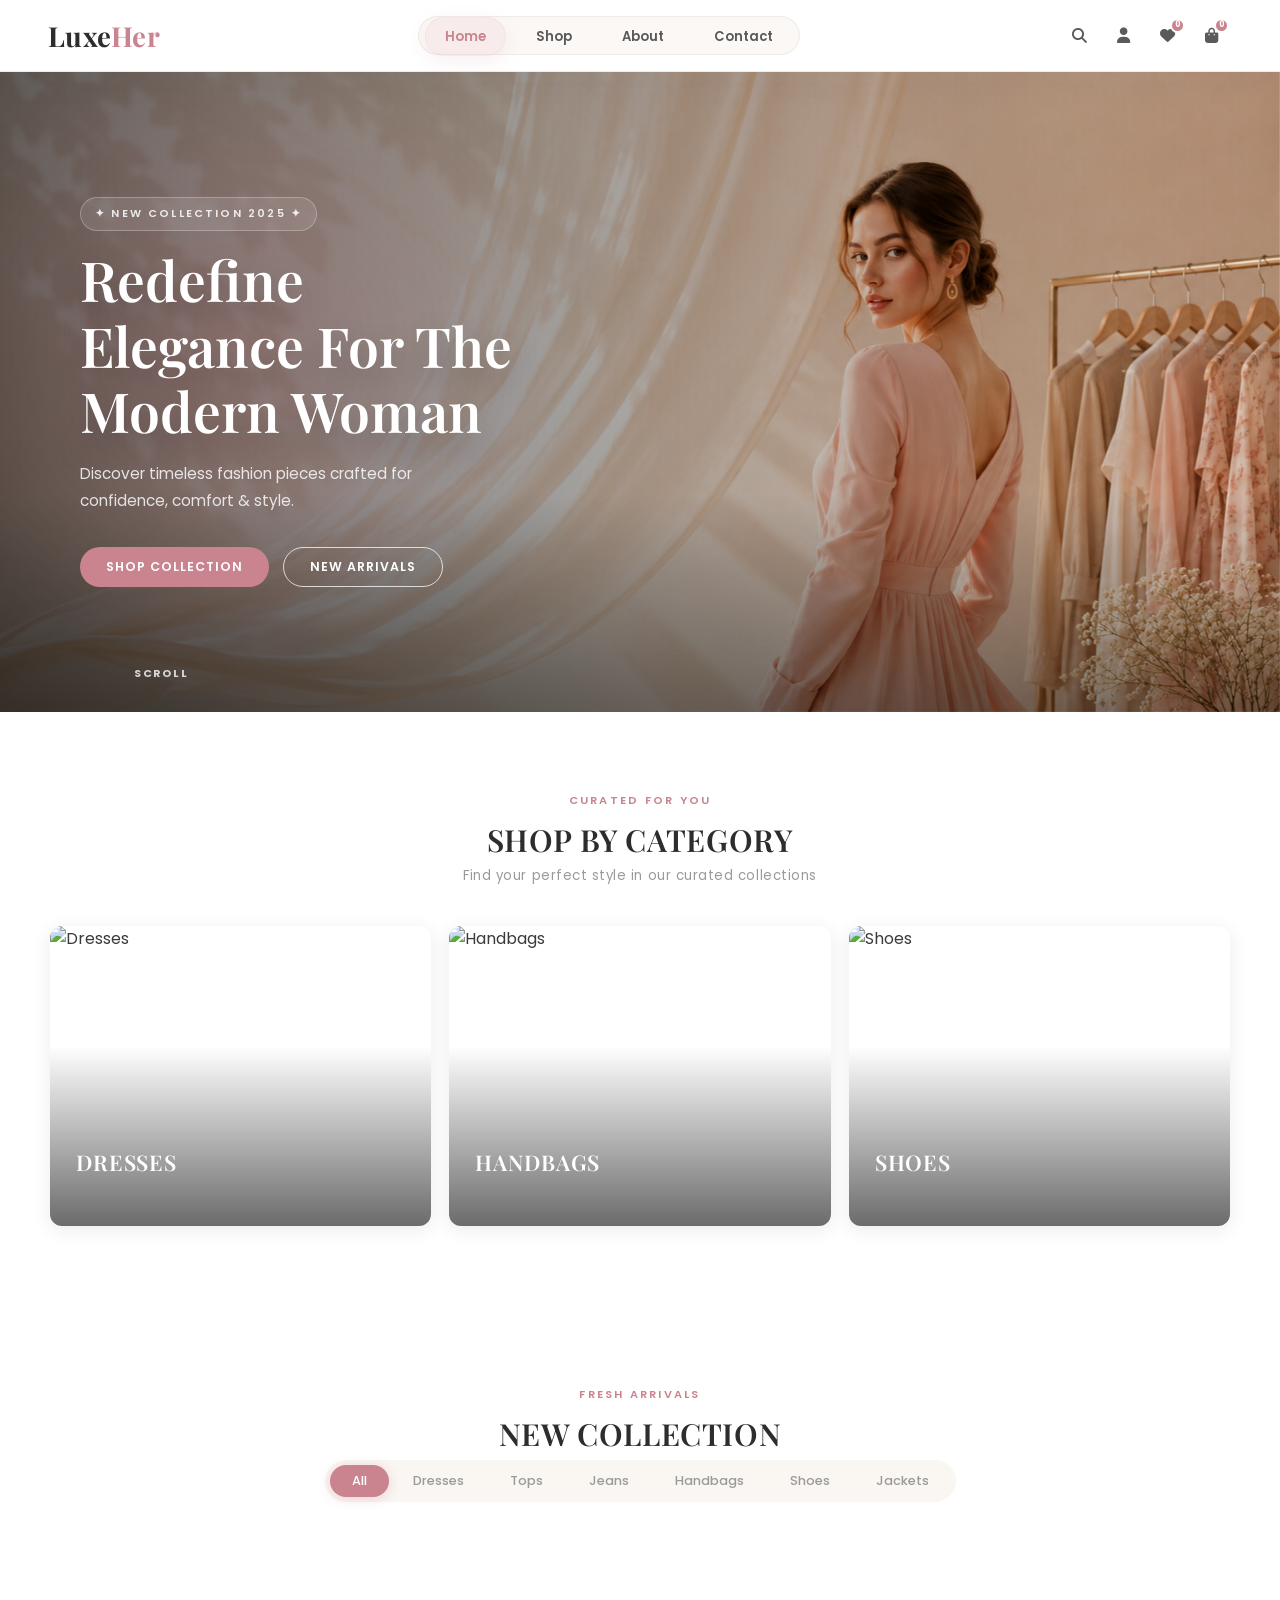
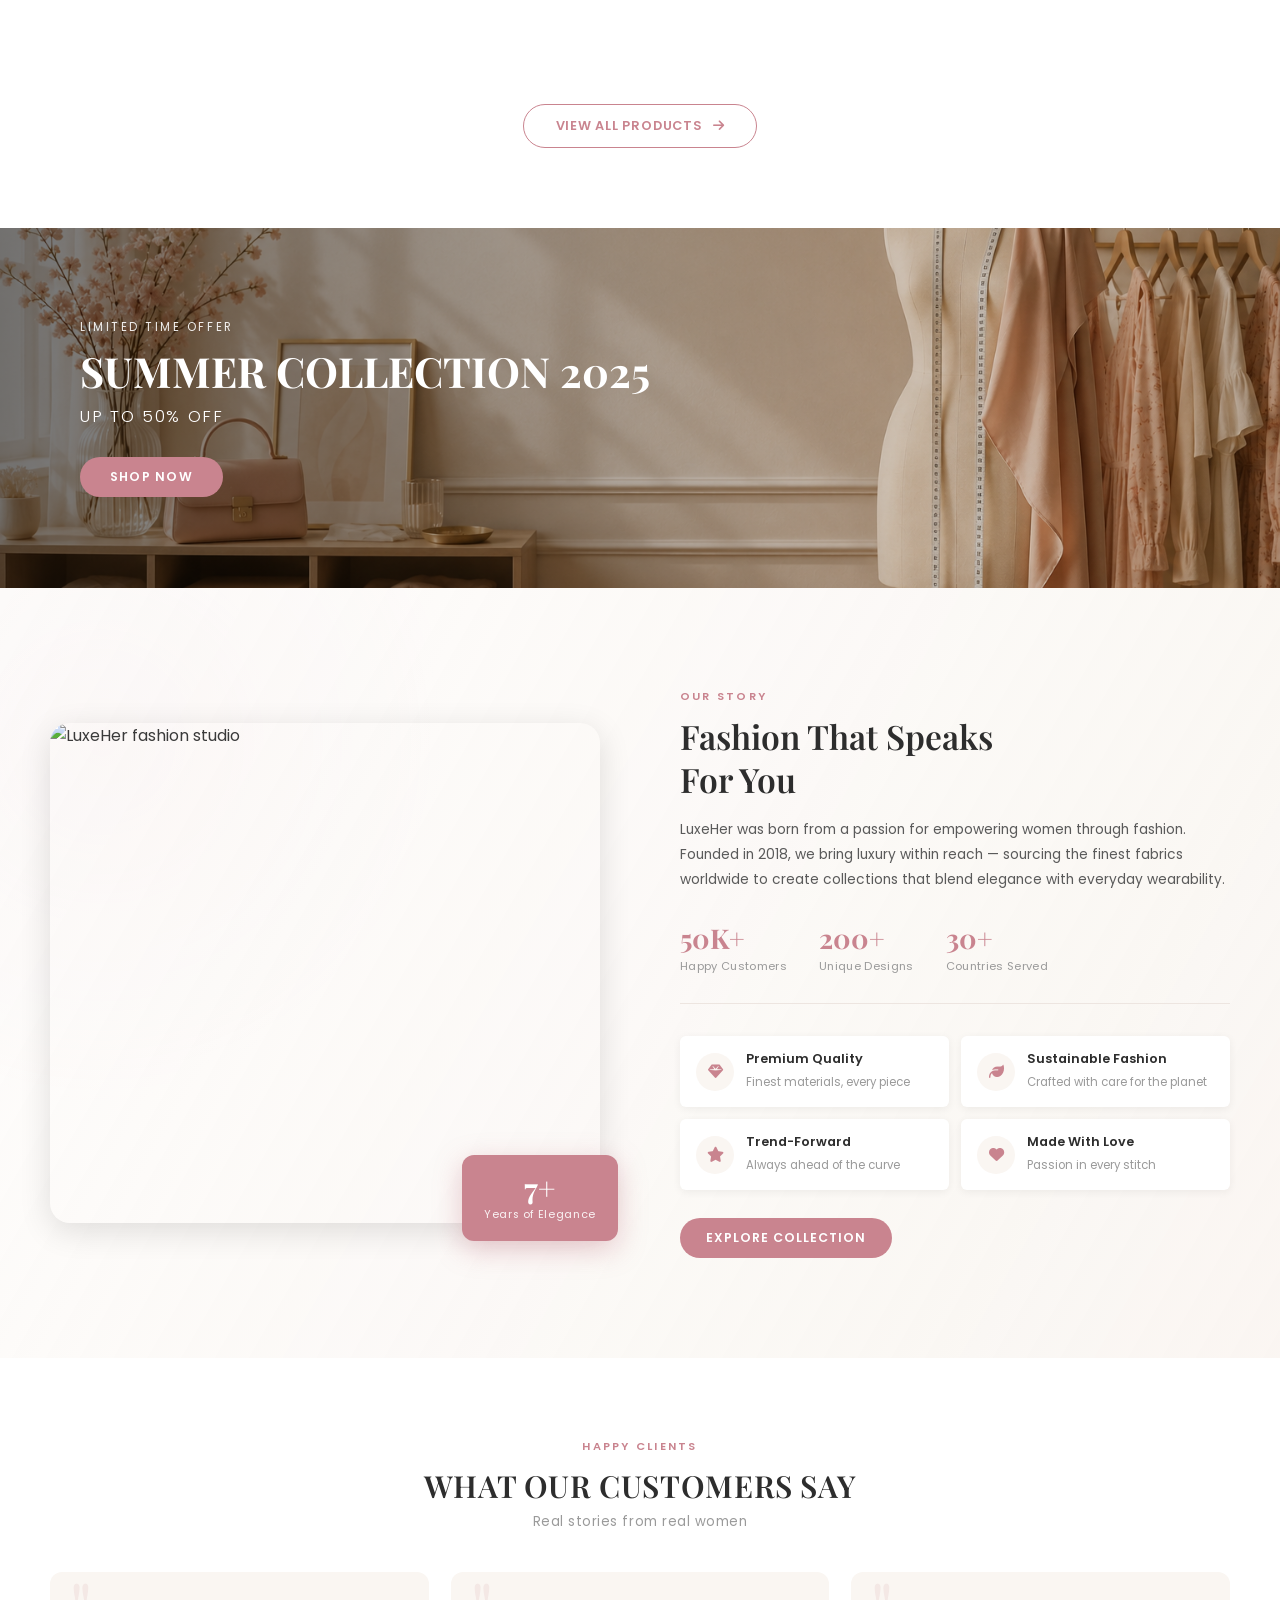
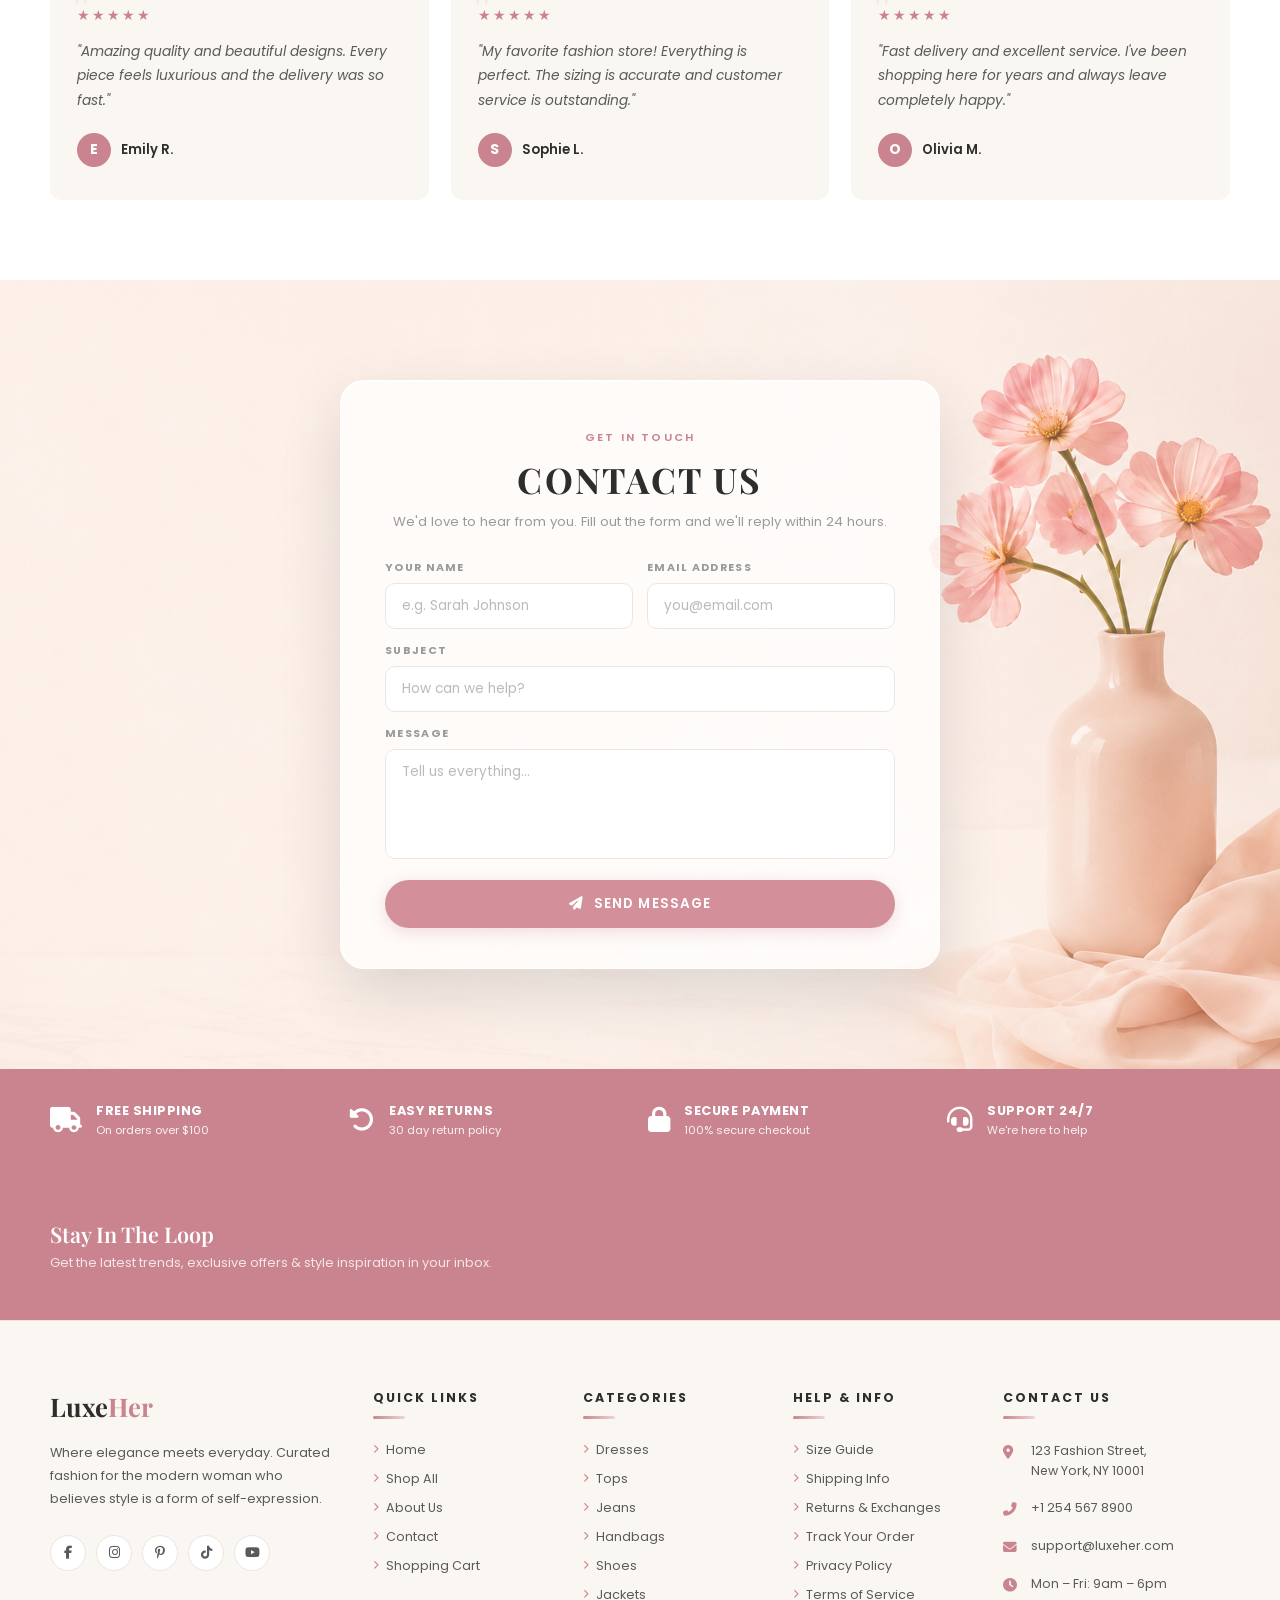
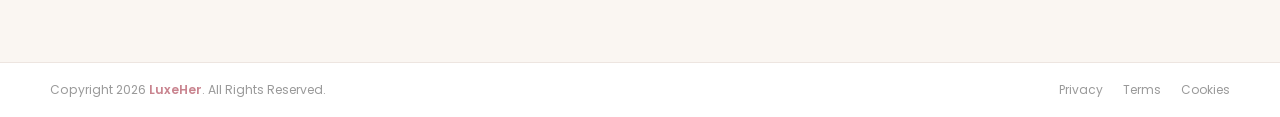
==== index.html @ 07e58bef "done" ====
<!DOCTYPE html>
<html lang="en">
<head>
<meta charset="UTF-8" />
<meta name="viewport" content="width=device-width, initial-scale=1.0" />
<title>LuxeHer – Redefine Elegance</title>
<link rel="stylesheet" href="css/style.css" />
<link rel="stylesheet" href="https://cdnjs.cloudflare.com/ajax/libs/font-awesome/6.5.0/css/all.min.css" />
</head>
<body>

<!-- ══════════════════════════════
     NAVBAR
══════════════════════════════ -->
<nav class="navbar" id="navbar">
  <a href="index.html" class="nav-logo">Luxe<span>Her</span></a>

  <ul class="nav-links">
    <li><a href="index.html" class="active">Home</a></li>
    <li><a href="shop.html">Shop</a></li>
    <li><a href="#about-section" class="smooth-link">About</a></li>
    <li><a href="#contact-section" class="smooth-link">Contact</a></li>
  </ul>

  <div class="nav-right">
    <div class="nav-icons">
      <a href="#" class="nav-icon-btn" aria-label="Search"><i class="fas fa-search"></i></a>
      <a href="#" class="nav-icon-btn" aria-label="Account"><i class="fas fa-user"></i></a>
      <a href="wishlist.html" class="nav-icon-btn wishlist-icon" aria-label="Wishlist">
        <i class="fas fa-heart"></i>
        <span class="wishlist-count">0</span>
      </a>
      <a href="cart.html" class="nav-icon-btn cart-icon" aria-label="Cart">
        <i class="fas fa-shopping-bag"></i>
        <span class="cart-count">0</span>
      </a>
    </div>
    <div class="hamburger" aria-label="Menu"><span></span><span></span><span></span></div>
  </div>
</nav>

<!-- Mobile menu -->
<div class="mobile-menu" id="mobileMenu">
  <a href="index.html"><i class="fas fa-home"></i> Home</a>
  <a href="shop.html"><i class="fas fa-store"></i> Shop</a>
  <a href="#about-section" class="smooth-link"><i class="fas fa-info-circle"></i> About</a>
  <a href="#contact-section" class="smooth-link"><i class="fas fa-envelope"></i> Contact</a>
  <a href="wishlist.html"><i class="fas fa-heart"></i> Wishlist</a>
  <a href="cart.html"><i class="fas fa-shopping-bag"></i> Cart</a>
</div>

<!-- ══════════════════════════════
     HERO
══════════════════════════════ -->
<section class="hero" id="home">
  <img src="Assets/hero background.png" class="hero-bg-img" alt="LuxeHer Hero" />
  <div class="hero-overlay"></div>
  <div class="hero-content-wrap">
    <p class="hero-tag">✦ New Collection 2025 ✦</p>
    <h1 class="hero-title">Redefine<br>Elegance For The<br>Modern Woman</h1>
    <p class="hero-desc">Discover timeless fashion pieces crafted for confidence, comfort &amp; style.</p>
    <div class="hero-btns">
      <a href="shop.html" class="btn-primary">SHOP COLLECTION</a>
      <a href="shop.html" class="btn-outline btn-outline--light">NEW ARRIVALS</a>
    </div>
  </div>
</section>

<!-- ══════════════════════════════
     SHOP BY CATEGORY
══════════════════════════════ -->
<section class="categories" id="categories">
  <div class="container">
    <p class="section-tag" style="text-align:center;">Curated For You</p>
    <h2 class="section-title fade-in">SHOP BY CATEGORY</h2>
    <p class="section-subtitle fade-in">Find your perfect style in our curated collections</p>
    <div class="categories-grid">
      <div class="category-card fade-in">
        <img src="https://images.unsplash.com/photo-1595777457583-95e059d581b8?w=700&q=85" alt="Dresses" />
        <div class="category-overlay">
          <div class="category-name">DRESSES</div>
          <a href="shop.html" class="category-link">Explore Now <i class="fas fa-arrow-right"></i></a>
        </div>
      </div>
      <div class="category-card fade-in">
        <img src="https://images.unsplash.com/photo-1584917865442-de89df76afd3?w=700&q=85" alt="Handbags" />
        <div class="category-overlay">
          <div class="category-name">HANDBAGS</div>
          <a href="shop.html" class="category-link">Explore Now <i class="fas fa-arrow-right"></i></a>
        </div>
      </div>
      <div class="category-card fade-in">
        <img src="https://images.unsplash.com/photo-1543163521-1bf539c55dd2?w=700&q=85" alt="Shoes" />
        <div class="category-overlay">
          <div class="category-name">SHOES</div>
          <a href="shop.html" class="category-link">Explore Now <i class="fas fa-arrow-right"></i></a>
        </div>
      </div>
    </div>
  </div>
</section>

<!-- ══════════════════════════════
     NEW COLLECTION – 15 products
══════════════════════════════ -->
<section class="new-collection" id="collection">
  <div class="container">
    <p class="section-tag" style="text-align:center;">Fresh Arrivals</p>
    <h2 class="section-title fade-in">NEW COLLECTION</h2>
    <div class="collection-tabs fade-in">
      <button class="tab-btn active" data-tab="all">All</button>
      <button class="tab-btn" data-tab="dresses">Dresses</button>
      <button class="tab-btn" data-tab="handbags">Handbags</button>
      <button class="tab-btn" data-tab="shoes">Shoes</button>
      <button class="tab-btn" data-tab="tops">Tops</button>
    </div>
    <div class="products-grid">

      <!-- 1 DRESS -->
      <div class="product-card fade-in" data-cat="dresses">
        <div class="product-img-wrap">
          <span class="product-badge new">New</span>
          <img src="https://images.unsplash.com/photo-1595777457583-95e059d581b8?w=500&q=85" alt="Floral Maxi Dress" />
          <div class="product-cream-overlay"></div>
          <div class="product-actions">
            <button class="action-btn wishlist-btn" data-id="1" data-name="Floral Maxi Dress" data-price="79.00" data-img="https://images.unsplash.com/photo-1595777457583-95e059d581b8?w=500&q=85"><i class="fas fa-heart"></i></button>
            <button class="action-btn quickadd-btn" data-id="1" data-name="Floral Maxi Dress" data-price="79.00" data-img="https://images.unsplash.com/photo-1595777457583-95e059d581b8?w=500&q=85"><i class="fas fa-shopping-bag"></i></button>
          </div>
        </div>
        <div class="product-info">
          <a href="product.html"><div class="product-name">Floral Maxi Dress</div></a>
          <div class="product-rating"><span class="stars">★★★★★</span><span class="rating-count">(24)</span></div>
          <div class="product-price">$79.00</div>
        </div>
        <button class="product-card-atc" data-id="1" data-name="Floral Maxi Dress" data-price="79.00" data-img="https://images.unsplash.com/photo-1595777457583-95e059d581b8?w=500&q=85"><i class="fas fa-shopping-bag"></i> ADD TO CART</button>
      </div>

      <!-- 2 DRESS -->
      <div class="product-card fade-in" data-cat="dresses">
        <div class="product-img-wrap">
          <img src="https://images.unsplash.com/photo-1515886657613-9f3515b0c78f?w=500&q=85" alt="Satin Slip Dress" />
          <div class="product-cream-overlay"></div>
          <div class="product-actions">
            <button class="action-btn wishlist-btn" data-id="2" data-name="Satin Slip Dress" data-price="64.00" data-img="https://images.unsplash.com/photo-1515886657613-9f3515b0c78f?w=500&q=85"><i class="fas fa-heart"></i></button>
            <button class="action-btn quickadd-btn" data-id="2" data-name="Satin Slip Dress" data-price="64.00" data-img="https://images.unsplash.com/photo-1515886657613-9f3515b0c78f?w=500&q=85"><i class="fas fa-shopping-bag"></i></button>
          </div>
        </div>
        <div class="product-info">
          <a href="product.html"><div class="product-name">Satin Slip Dress</div></a>
          <div class="product-rating"><span class="stars">★★★★☆</span><span class="rating-count">(18)</span></div>
          <div class="product-price">$64.00 <span class="old-price">$80.00</span></div>
        </div>
        <button class="product-card-atc" data-id="2" data-name="Satin Slip Dress" data-price="64.00" data-img="https://images.unsplash.com/photo-1515886657613-9f3515b0c78f?w=500&q=85"><i class="fas fa-shopping-bag"></i> ADD TO CART</button>
      </div>

      <!-- 3 HANDBAG -->
      <div class="product-card fade-in" data-cat="handbags">
        <div class="product-img-wrap">
          <span class="product-badge new">New</span>
          <img src="https://images.unsplash.com/photo-1584917865442-de89df76afd3?w=500&q=85" alt="Chic Handbag" />
          <div class="product-cream-overlay"></div>
          <div class="product-actions">
            <button class="action-btn wishlist-btn" data-id="3" data-name="Chic Handbag" data-price="69.00" data-img="https://images.unsplash.com/photo-1584917865442-de89df76afd3?w=500&q=85"><i class="fas fa-heart"></i></button>
            <button class="action-btn quickadd-btn" data-id="3" data-name="Chic Handbag" data-price="69.00" data-img="https://images.unsplash.com/photo-1584917865442-de89df76afd3?w=500&q=85"><i class="fas fa-shopping-bag"></i></button>
          </div>
        </div>
        <div class="product-info">
          <a href="product.html"><div class="product-name">Chic Handbag</div></a>
          <div class="product-rating"><span class="stars">★★★★★</span><span class="rating-count">(31)</span></div>
          <div class="product-price">$69.00</div>
        </div>
        <button class="product-card-atc" data-id="3" data-name="Chic Handbag" data-price="69.00" data-img="https://images.unsplash.com/photo-1584917865442-de89df76afd3?w=500&q=85"><i class="fas fa-shopping-bag"></i> ADD TO CART</button>
      </div>

      <!-- 4 SHOES -->
      <div class="product-card fade-in" data-cat="shoes">
        <div class="product-img-wrap">
          <img src="https://images.unsplash.com/photo-1543163521-1bf539c55dd2?w=500&q=85" alt="Strappy Heels" />
          <div class="product-cream-overlay"></div>
          <div class="product-actions">
            <button class="action-btn wishlist-btn" data-id="4" data-name="Strappy Heels" data-price="74.00" data-img="https://images.unsplash.com/photo-1543163521-1bf539c55dd2?w=500&q=85"><i class="fas fa-heart"></i></button>
            <button class="action-btn quickadd-btn" data-id="4" data-name="Strappy Heels" data-price="74.00" data-img="https://images.unsplash.com/photo-1543163521-1bf539c55dd2?w=500&q=85"><i class="fas fa-shopping-bag"></i></button>
          </div>
        </div>
        <div class="product-info">
          <a href="product.html"><div class="product-name">Strappy Heels</div></a>
          <div class="product-rating"><span class="stars">★★★★★</span><span class="rating-count">(36)</span></div>
          <div class="product-price">$74.00</div>
        </div>
        <button class="product-card-atc" data-id="4" data-name="Strappy Heels" data-price="74.00" data-img="https://images.unsplash.com/photo-1543163521-1bf539c55dd2?w=500&q=85"><i class="fas fa-shopping-bag"></i> ADD TO CART</button>
      </div>

      <!-- 5 DRESS -->
      <div class="product-card fade-in" data-cat="dresses">
        <div class="product-img-wrap">
          <span class="product-badge sale">Sale</span>
          <img src="https://images.unsplash.com/photo-1572804013309-59a88b7e92f1?w=500&q=85" alt="Boho Wrap Dress" />
          <div class="product-cream-overlay"></div>
          <div class="product-actions">
            <button class="action-btn wishlist-btn" data-id="5" data-name="Boho Wrap Dress" data-price="72.00" data-img="https://images.unsplash.com/photo-1572804013309-59a88b7e92f1?w=500&q=85"><i class="fas fa-heart"></i></button>
            <button class="action-btn quickadd-btn" data-id="5" data-name="Boho Wrap Dress" data-price="72.00" data-img="https://images.unsplash.com/photo-1572804013309-59a88b7e92f1?w=500&q=85"><i class="fas fa-shopping-bag"></i></button>
          </div>
        </div>
        <div class="product-info">
          <a href="product.html"><div class="product-name">Boho Wrap Dress</div></a>
          <div class="product-rating"><span class="stars">★★★★★</span><span class="rating-count">(42)</span></div>
          <div class="product-price">$72.00 <span class="old-price">$90.00</span></div>
        </div>
        <button class="product-card-atc" data-id="5" data-name="Boho Wrap Dress" data-price="72.00" data-img="https://images.unsplash.com/photo-1572804013309-59a88b7e92f1?w=500&q=85"><i class="fas fa-shopping-bag"></i> ADD TO CART</button>
      </div>

      <!-- 6 HANDBAG -->
      <div class="product-card fade-in" data-cat="handbags">
        <div class="product-img-wrap">
          <img src="https://images.unsplash.com/photo-1590874103328-eac38a683ce7?w=500&q=85" alt="Leather Tote Bag" />
          <div class="product-cream-overlay"></div>
          <div class="product-actions">
            <button class="action-btn wishlist-btn" data-id="6" data-name="Leather Tote Bag" data-price="85.00" data-img="https://images.unsplash.com/photo-1590874103328-eac38a683ce7?w=500&q=85"><i class="fas fa-heart"></i></button>
            <button class="action-btn quickadd-btn" data-id="6" data-name="Leather Tote Bag" data-price="85.00" data-img="https://images.unsplash.com/photo-1590874103328-eac38a683ce7?w=500&q=85"><i class="fas fa-shopping-bag"></i></button>
          </div>
        </div>
        <div class="product-info">
          <a href="product.html"><div class="product-name">Leather Tote Bag</div></a>
          <div class="product-rating"><span class="stars">★★★★☆</span><span class="rating-count">(19)</span></div>
          <div class="product-price">$85.00</div>
        </div>
        <button class="product-card-atc" data-id="6" data-name="Leather Tote Bag" data-price="85.00" data-img="https://images.unsplash.com/photo-1590874103328-eac38a683ce7?w=500&q=85"><i class="fas fa-shopping-bag"></i> ADD TO CART</button>
      </div>

      <!-- 7 TOPS -->
      <div class="product-card fade-in" data-cat="tops">
        <div class="product-img-wrap">
          <span class="product-badge new">New</span>
          <img src="https://images.unsplash.com/photo-1509631179647-0177331693ae?w=500&q=85" alt="Elegant Blazer" />
          <div class="product-cream-overlay"></div>
          <div class="product-actions">
            <button class="action-btn wishlist-btn" data-id="7" data-name="Elegant Blazer" data-price="89.00" data-img="https://images.unsplash.com/photo-1509631179647-0177331693ae?w=500&q=85"><i class="fas fa-heart"></i></button>
            <button class="action-btn quickadd-btn" data-id="7" data-name="Elegant Blazer" data-price="89.00" data-img="https://images.unsplash.com/photo-1509631179647-0177331693ae?w=500&q=85"><i class="fas fa-shopping-bag"></i></button>
          </div>
        </div>
        <div class="product-info">
          <a href="product.html"><div class="product-name">Elegant Blazer</div></a>
          <div class="product-rating"><span class="stars">★★★★☆</span><span class="rating-count">(15)</span></div>
          <div class="product-price">$89.00</div>
        </div>
        <button class="product-card-atc" data-id="7" data-name="Elegant Blazer" data-price="89.00" data-img="https://images.unsplash.com/photo-1509631179647-0177331693ae?w=500&q=85"><i class="fas fa-shopping-bag"></i> ADD TO CART</button>
      </div>

      <!-- 8 SHOES -->
      <div class="product-card fade-in" data-cat="shoes">
        <div class="product-img-wrap">
          <span class="product-badge sale">Sale</span>
          <img src="https://images.unsplash.com/photo-1608256246200-53e635b5b65f?w=500&q=85" alt="Ankle Boots" />
          <div class="product-cream-overlay"></div>
          <div class="product-actions">
            <button class="action-btn wishlist-btn" data-id="8" data-name="Ankle Boots" data-price="78.00" data-img="https://images.unsplash.com/photo-1608256246200-53e635b5b65f?w=500&q=85"><i class="fas fa-heart"></i></button>
            <button class="action-btn quickadd-btn" data-id="8" data-name="Ankle Boots" data-price="78.00" data-img="https://images.unsplash.com/photo-1608256246200-53e635b5b65f?w=500&q=85"><i class="fas fa-shopping-bag"></i></button>
          </div>
        </div>
        <div class="product-info">
          <a href="product.html"><div class="product-name">Ankle Boots</div></a>
          <div class="product-rating"><span class="stars">★★★★★</span><span class="rating-count">(22)</span></div>
          <div class="product-price">$78.00 <span class="old-price">$95.00</span></div>
        </div>
        <button class="product-card-atc" data-id="8" data-name="Ankle Boots" data-price="78.00" data-img="https://images.unsplash.com/photo-1608256246200-53e635b5b65f?w=500&q=85"><i class="fas fa-shopping-bag"></i> ADD TO CART</button>
      </div>

      <!-- 9 DRESS -->
      <div class="product-card fade-in" data-cat="dresses">
        <div class="product-img-wrap">
          <img src="https://images.unsplash.com/photo-1469334031218-e382a71b716b?w=500&q=85" alt="Wide Leg Trousers" />
          <div class="product-cream-overlay"></div>
          <div class="product-actions">
            <button class="action-btn wishlist-btn" data-id="9" data-name="Wide Leg Trousers" data-price="58.00" data-img="https://images.unsplash.com/photo-1469334031218-e382a71b716b?w=500&q=85"><i class="fas fa-heart"></i></button>
            <button class="action-btn quickadd-btn" data-id="9" data-name="Wide Leg Trousers" data-price="58.00" data-img="https://images.unsplash.com/photo-1469334031218-e382a71b716b?w=500&q=85"><i class="fas fa-shopping-bag"></i></button>
          </div>
        </div>
        <div class="product-info">
          <a href="product.html"><div class="product-name">Wide Leg Trousers</div></a>
          <div class="product-rating"><span class="stars">★★★★☆</span><span class="rating-count">(11)</span></div>
          <div class="product-price">$58.00</div>
        </div>
        <button class="product-card-atc" data-id="9" data-name="Wide Leg Trousers" data-price="58.00" data-img="https://images.unsplash.com/photo-1469334031218-e382a71b716b?w=500&q=85"><i class="fas fa-shopping-bag"></i> ADD TO CART</button>
      </div>

      <!-- 10 HANDBAG -->
      <div class="product-card fade-in" data-cat="handbags">
        <div class="product-img-wrap">
          <span class="product-badge new">New</span>
          <img src="https://images.unsplash.com/photo-1548036328-c9fa89d128fa?w=500&q=85" alt="Chain Shoulder Bag" />
          <div class="product-cream-overlay"></div>
          <div class="product-actions">
            <button class="action-btn wishlist-btn" data-id="10" data-name="Chain Shoulder Bag" data-price="73.00" data-img="https://images.unsplash.com/photo-1548036328-c9fa89d128fa?w=500&q=85"><i class="fas fa-heart"></i></button>
            <button class="action-btn quickadd-btn" data-id="10" data-name="Chain Shoulder Bag" data-price="73.00" data-img="https://images.unsplash.com/photo-1548036328-c9fa89d128fa?w=500&q=85"><i class="fas fa-shopping-bag"></i></button>
          </div>
        </div>
        <div class="product-info">
          <a href="product.html"><div class="product-name">Chain Shoulder Bag</div></a>
          <div class="product-rating"><span class="stars">★★★★★</span><span class="rating-count">(28)</span></div>
          <div class="product-price">$73.00</div>
        </div>
        <button class="product-card-atc" data-id="10" data-name="Chain Shoulder Bag" data-price="73.00" data-img="https://images.unsplash.com/photo-1548036328-c9fa89d128fa?w=500&q=85"><i class="fas fa-shopping-bag"></i> ADD TO CART</button>
      </div>

      <!-- 11 TOPS -->
      <div class="product-card fade-in" data-cat="tops">
        <div class="product-img-wrap">
          <img src="https://images.unsplash.com/photo-1434389677669-e08b4cac3105?w=500&q=85" alt="Casual Linen Shirt" />
          <div class="product-cream-overlay"></div>
          <div class="product-actions">
            <button class="action-btn wishlist-btn" data-id="11" data-name="Casual Linen Shirt" data-price="49.00" data-img="https://images.unsplash.com/photo-1434389677669-e08b4cac3105?w=500&q=85"><i class="fas fa-heart"></i></button>
            <button class="action-btn quickadd-btn" data-id="11" data-name="Casual Linen Shirt" data-price="49.00" data-img="https://images.unsplash.com/photo-1434389677669-e08b4cac3105?w=500&q=85"><i class="fas fa-shopping-bag"></i></button>
          </div>
        </div>
        <div class="product-info">
          <a href="product.html"><div class="product-name">Casual Linen Shirt</div></a>
          <div class="product-rating"><span class="stars">★★★☆☆</span><span class="rating-count">(8)</span></div>
          <div class="product-price">$49.00</div>
        </div>
        <button class="product-card-atc" data-id="11" data-name="Casual Linen Shirt" data-price="49.00" data-img="https://images.unsplash.com/photo-1434389677669-e08b4cac3105?w=500&q=85"><i class="fas fa-shopping-bag"></i> ADD TO CART</button>
      </div>

      <!-- 12 SHOES -->
      <div class="product-card fade-in" data-cat="shoes">
        <div class="product-img-wrap">
          <span class="product-badge new">New</span>
          <img src="https://images.unsplash.com/photo-1539109136881-3be0616acf4b?w=500&q=85" alt="Platform Sneakers" />
          <div class="product-cream-overlay"></div>
          <div class="product-actions">
            <button class="action-btn wishlist-btn" data-id="12" data-name="Platform Sneakers" data-price="65.00" data-img="https://images.unsplash.com/photo-1539109136881-3be0616acf4b?w=500&q=85"><i class="fas fa-heart"></i></button>
            <button class="action-btn quickadd-btn" data-id="12" data-name="Platform Sneakers" data-price="65.00" data-img="https://images.unsplash.com/photo-1539109136881-3be0616acf4b?w=500&q=85"><i class="fas fa-shopping-bag"></i></button>
          </div>
        </div>
        <div class="product-info">
          <a href="product.html"><div class="product-name">Platform Sneakers</div></a>
          <div class="product-rating"><span class="stars">★★★★★</span><span class="rating-count">(44)</span></div>
          <div class="product-price">$65.00</div>
        </div>
        <button class="product-card-atc" data-id="12" data-name="Platform Sneakers" data-price="65.00" data-img="https://images.unsplash.com/photo-1539109136881-3be0616acf4b?w=500&q=85"><i class="fas fa-shopping-bag"></i> ADD TO CART</button>
      </div>

      <!-- 13 DRESS -->
      <div class="product-card fade-in" data-cat="dresses">
        <div class="product-img-wrap">
          <span class="product-badge sale">Sale</span>
          <img src="https://images.unsplash.com/photo-1496747611176-843222e1e57c?w=500&q=85" alt="Summer Midi Dress" />
          <div class="product-cream-overlay"></div>
          <div class="product-actions">
            <button class="action-btn wishlist-btn" data-id="13" data-name="Summer Midi Dress" data-price="68.00" data-img="https://images.unsplash.com/photo-1496747611176-843222e1e57c?w=500&q=85"><i class="fas fa-heart"></i></button>
            <button class="action-btn quickadd-btn" data-id="13" data-name="Summer Midi Dress" data-price="68.00" data-img="https://images.unsplash.com/photo-1496747611176-843222e1e57c?w=500&q=85"><i class="fas fa-shopping-bag"></i></button>
          </div>
        </div>
        <div class="product-info">
          <a href="product.html"><div class="product-name">Summer Midi Dress</div></a>
          <div class="product-rating"><span class="stars">★★★★☆</span><span class="rating-count">(17)</span></div>
          <div class="product-price">$68.00 <span class="old-price">$85.00</span></div>
        </div>
        <button class="product-card-atc" data-id="13" data-name="Summer Midi Dress" data-price="68.00" data-img="https://images.unsplash.com/photo-1496747611176-843222e1e57c?w=500&q=85"><i class="fas fa-shopping-bag"></i> ADD TO CART</button>
      </div>

      <!-- 14 HANDBAG -->
      <div class="product-card fade-in" data-cat="handbags">
        <div class="product-img-wrap">
          <img src="https://images.unsplash.com/photo-1591370874773-6702e8f12fd8?w=500&q=85" alt="Mini Crossbody Bag" />
          <div class="product-cream-overlay"></div>
          <div class="product-actions">
            <button class="action-btn wishlist-btn" data-id="14" data-name="Mini Crossbody Bag" data-price="55.00" data-img="https://images.unsplash.com/photo-1591370874773-6702e8f12fd8?w=500&q=85"><i class="fas fa-heart"></i></button>
            <button class="action-btn quickadd-btn" data-id="14" data-name="Mini Crossbody Bag" data-price="55.00" data-img="https://images.unsplash.com/photo-1591370874773-6702e8f12fd8?w=500&q=85"><i class="fas fa-shopping-bag"></i></button>
          </div>
        </div>
        <div class="product-info">
          <a href="product.html"><div class="product-name">Mini Crossbody Bag</div></a>
          <div class="product-rating"><span class="stars">★★★★★</span><span class="rating-count">(33)</span></div>
          <div class="product-price">$55.00</div>
        </div>
        <button class="product-card-atc" data-id="14" data-name="Mini Crossbody Bag" data-price="55.00" data-img="https://images.unsplash.com/photo-1591370874773-6702e8f12fd8?w=500&q=85"><i class="fas fa-shopping-bag"></i> ADD TO CART</button>
      </div>

      <!-- 15 TOPS -->
      <div class="product-card fade-in" data-cat="tops">
        <div class="product-img-wrap">
          <span class="product-badge new">New</span>
          <img src="https://images.unsplash.com/photo-1594938298603-c8148c4b4898?w=500&q=85" alt="Flowy Chiffon Top" />
          <div class="product-cream-overlay"></div>
          <div class="product-actions">
            <button class="action-btn wishlist-btn" data-id="15" data-name="Flowy Chiffon Top" data-price="42.00" data-img="https://images.unsplash.com/photo-1594938298603-c8148c4b4898?w=500&q=85"><i class="fas fa-heart"></i></button>
            <button class="action-btn quickadd-btn" data-id="15" data-name="Flowy Chiffon Top" data-price="42.00" data-img="https://images.unsplash.com/photo-1594938298603-c8148c4b4898?w=500&q=85"><i class="fas fa-shopping-bag"></i></button>
          </div>
        </div>
        <div class="product-info">
          <a href="product.html"><div class="product-name">Flowy Chiffon Top</div></a>
          <div class="product-rating"><span class="stars">★★★★★</span><span class="rating-count">(51)</span></div>
          <div class="product-price">$42.00</div>
        </div>
        <button class="product-card-atc" data-id="15" data-name="Flowy Chiffon Top" data-price="42.00" data-img="https://images.unsplash.com/photo-1594938298603-c8148c4b4898?w=500&q=85"><i class="fas fa-shopping-bag"></i> ADD TO CART</button>
      </div>

    </div>
    <div class="view-all-wrap fade-in">
      <a href="shop.html" class="btn-outline-dark">VIEW ALL PRODUCTS <i class="fas fa-arrow-right"></i></a>
    </div>
  </div>
</section>

<!-- ══════════════════════════════
     SUMMER BANNER
══════════════════════════════ -->
<section class="summer-banner fade-in">
  <img src="Assets/Summer sale.png" alt="Summer Collection" />
  <div class="summer-overlay">
    <p class="summer-tag">Limited Time Offer</p>
    <h2 class="summer-title">SUMMER COLLECTION 2025</h2>
    <p class="summer-sub">UP TO 50% OFF</p>
    <a href="shop.html" class="summer-btn">SHOP NOW</a>
  </div>
</section>

<!-- ══════════════════════════════
     ABOUT SECTION
══════════════════════════════ -->
<section class="about-landing" id="about-section">
  <div class="container">
    <div class="about-landing-grid">
      <div class="about-landing-img fade-in">
        <img src="https://images.unsplash.com/photo-1485968579580-b6d095142e6e?auto=format&fit=crop&w=900&q=85" alt="LuxeHer fashion studio" />
        <div class="about-img-badge">
          <span class="badge-num">7+</span>
          <span class="badge-text">Years of Elegance</span>
        </div>
      </div>
      <div class="about-landing-content fade-in">
        <p class="section-tag">Our Story</p>
        <h2 class="about-landing-title">Fashion That Speaks<br>For You</h2>
        <p class="about-landing-desc">LuxeHer was born from a passion for empowering women through fashion. Founded in 2018, we bring luxury within reach — sourcing the finest fabrics worldwide to create collections that blend elegance with everyday wearability.</p>
        <div class="about-stats">
          <div class="about-stat-item"><span class="stat-num">50K+</span><span class="stat-label">Happy Customers</span></div>
          <div class="about-stat-item"><span class="stat-num">200+</span><span class="stat-label">Unique Designs</span></div>
          <div class="about-stat-item"><span class="stat-num">30+</span><span class="stat-label">Countries Served</span></div>
        </div>
        <div class="about-landing-values">
          <div class="about-value-card"><div class="av-icon"><i class="fas fa-gem"></i></div><div class="av-text"><strong>Premium Quality</strong><span>Finest materials, every piece</span></div></div>
          <div class="about-value-card"><div class="av-icon"><i class="fas fa-leaf"></i></div><div class="av-text"><strong>Sustainable Fashion</strong><span>Crafted with care for the planet</span></div></div>
          <div class="about-value-card"><div class="av-icon"><i class="fas fa-star"></i></div><div class="av-text"><strong>Trend-Forward</strong><span>Always ahead of the curve</span></div></div>
          <div class="about-value-card"><div class="av-icon"><i class="fas fa-heart"></i></div><div class="av-text"><strong>Made With Love</strong><span>Passion in every stitch</span></div></div>
        </div>
        <a href="shop.html" class="btn-primary">EXPLORE COLLECTION</a>
      </div>
    </div>
  </div>
</section>

<!-- ══════════════════════════════
     TESTIMONIALS
══════════════════════════════ -->
<section class="testimonials">
  <div class="container">
    <p class="section-tag" style="text-align:center;">Happy Clients</p>
    <h2 class="section-title fade-in">WHAT OUR CUSTOMERS SAY</h2>
    <p class="section-subtitle fade-in">Real stories from real women</p>
    <div class="testimonials-grid">
      <div class="testimonial-card fade-in">
        <div class="testimonial-stars">★★★★★</div>
        <p class="testimonial-text">"Amazing quality and beautiful designs. Every piece feels luxurious and the delivery was so fast."</p>
        <div class="testimonial-author-row"><div class="t-avatar">E</div><div class="testimonial-author">Emily R.</div></div>
      </div>
      <div class="testimonial-card fade-in">
        <div class="testimonial-stars">★★★★★</div>
        <p class="testimonial-text">"My favorite fashion store! Everything is perfect. The sizing is accurate and customer service is outstanding."</p>
        <div class="testimonial-author-row"><div class="t-avatar">S</div><div class="testimonial-author">Sophie L.</div></div>
      </div>
      <div class="testimonial-card fade-in">
        <div class="testimonial-stars">★★★★★</div>
        <p class="testimonial-text">"Fast delivery and excellent service. I've been shopping here for years and always leave completely happy."</p>
        <div class="testimonial-author-row"><div class="t-avatar">O</div><div class="testimonial-author">Olivia M.</div></div>
      </div>
    </div>
  </div>
</section>

<!-- ══════════════════════════════
     CONTACT SECTION
══════════════════════════════ -->
<section class="contact-landing" id="contact-section">
  <div class="contact-bg" style="background-image: url('Assets/Contact%20Us.png');"></div>
  <div class="contact-bg-overlay"></div>
  <div class="contact-form-center fade-in">
    <div class="contact-form-card">
      <p class="section-tag" style="text-align:center; color:var(--rose);">Get In Touch</p>
      <h2 class="contact-card-title">CONTACT US</h2>
      <p class="contact-card-sub">We'd love to hear from you. Fill out the form and we'll reply within 24 hours.</p>
      <form class="contact-form">
        <div class="contact-form-row">
          <div class="contact-form-group">
            <label>Your Name</label>
            <input type="text" placeholder="e.g. Sarah Johnson" required />
          </div>
          <div class="contact-form-group">
            <label>Email Address</label>
            <input type="email" placeholder="you@email.com" required />
          </div>
        </div>
        <div class="contact-form-group">
          <label>Subject</label>
          <input type="text" placeholder="How can we help?" />
        </div>
        <div class="contact-form-group">
          <label>Message</label>
          <textarea placeholder="Tell us everything..."></textarea>
        </div>
        <button type="submit" class="contact-submit-btn">
          <i class="fas fa-paper-plane"></i> SEND MESSAGE
        </button>
      </form>
    </div>
  </div>
</section>

<!-- ══════════════════════════════
     FEATURES BAR
══════════════════════════════ -->
<section class="features-bar fade-in">
  <div class="container">
    <div class="features-grid">
      <div class="feature-item"><div class="feature-icon"><i class="fas fa-truck"></i></div><div><div class="feature-title">FREE SHIPPING</div><div class="feature-desc">On orders over $100</div></div></div>
      <div class="feature-item"><div class="feature-icon"><i class="fas fa-undo-alt"></i></div><div><div class="feature-title">EASY RETURNS</div><div class="feature-desc">30 day return policy</div></div></div>
      <div class="feature-item"><div class="feature-icon"><i class="fas fa-lock"></i></div><div><div class="feature-title">SECURE PAYMENT</div><div class="feature-desc">100% secure checkout</div></div></div>
      <div class="feature-item"><div class="feature-icon"><i class="fas fa-headset"></i></div><div><div class="feature-title">SUPPORT 24/7</div><div class="feature-desc">We're here to help</div></div></div>
    </div>
  </div>
</section>

<!-- ══════════════════════════════
     FOOTER – warm cream theme
══════════════════════════════ -->
<footer class="site-footer">
  <!-- Newsletter -->
  <div class="footer-newsletter">
    <div class="container">
      <div class="newsletter-inner">
        <div class="newsletter-text">
          <h4>Stay In The Loop</h4>
          <p>Get the latest trends, exclusive offers &amp; style inspiration in your inbox.</p>
        </div>
      </div>
    </div>
  </div>

  <!-- Main -->
  <div class="footer-main">
    <div class="container">
      <div class="footer-grid">

        <div class="footer-col footer-brand">
          <a href="index.html" class="footer-logo">Luxe<span>Her</span></a>
          <p class="footer-brand-desc">Where elegance meets everyday. Curated fashion for the modern woman who believes style is a form of self-expression.</p>
          <div class="footer-socials">
            <a href="#" aria-label="Facebook"><i class="fab fa-facebook-f"></i></a>
            <a href="#" aria-label="Instagram"><i class="fab fa-instagram"></i></a>
            <a href="#" aria-label="Pinterest"><i class="fab fa-pinterest-p"></i></a>
            <a href="#" aria-label="TikTok"><i class="fab fa-tiktok"></i></a>
            <a href="#" aria-label="YouTube"><i class="fab fa-youtube"></i></a>
          </div>
        </div>

        <div class="footer-col">
          <h5 class="footer-col-title">Quick Links</h5>
          <ul class="footer-links">
            <li><a href="index.html"><i class="fas fa-chevron-right"></i> Home</a></li>
            <li><a href="shop.html"><i class="fas fa-chevron-right"></i> Shop All</a></li>
            <li><a href="#about-section" class="smooth-link"><i class="fas fa-chevron-right"></i> About Us</a></li>
            <li><a href="#contact-section" class="smooth-link"><i class="fas fa-chevron-right"></i> Contact</a></li>
            <li><a href="cart.html"><i class="fas fa-chevron-right"></i> Shopping Cart</a></li>
          </ul>
        </div>

        <div class="footer-col">
          <h5 class="footer-col-title">Categories</h5>
          <ul class="footer-links">
            <li><a href="shop.html"><i class="fas fa-chevron-right"></i> Dresses</a></li>
            <li><a href="shop.html"><i class="fas fa-chevron-right"></i> Handbags</a></li>
            <li><a href="shop.html"><i class="fas fa-chevron-right"></i> Shoes</a></li>
            <li><a href="shop.html"><i class="fas fa-chevron-right"></i> Tops &amp; Blouses</a></li>
            <li><a href="shop.html"><i class="fas fa-chevron-right"></i> Skirts</a></li>
            <li><a href="shop.html"><i class="fas fa-chevron-right"></i> Accessories</a></li>
          </ul>
        </div>

        <div class="footer-col">
          <h5 class="footer-col-title">Help &amp; Info</h5>
          <ul class="footer-links">
            <li><a href="#"><i class="fas fa-chevron-right"></i> Size Guide</a></li>
            <li><a href="#"><i class="fas fa-chevron-right"></i> Shipping Info</a></li>
            <li><a href="#"><i class="fas fa-chevron-right"></i> Returns &amp; Exchanges</a></li>
            <li><a href="#"><i class="fas fa-chevron-right"></i> Track Your Order</a></li>
            <li><a href="#"><i class="fas fa-chevron-right"></i> Privacy Policy</a></li>
            <li><a href="#"><i class="fas fa-chevron-right"></i> Terms of Service</a></li>
          </ul>
        </div>

        <div class="footer-col">
          <h5 class="footer-col-title">Contact Us</h5>
          <ul class="footer-contact-list">
            <li><span class="fc-icon"><i class="fas fa-map-marker-alt"></i></span><span>123 Fashion Street,<br>New York, NY 10001</span></li>
            <li><span class="fc-icon"><i class="fas fa-phone-alt"></i></span><span>+1 254 567 8900</span></li>
            <li><span class="fc-icon"><i class="fas fa-envelope"></i></span><span>support@luxeher.com</span></li>
            <li><span class="fc-icon"><i class="fas fa-clock"></i></span><span>Mon – Fri: 9am – 6pm</span></li>
          </ul>
          <div class="footer-payments">
            <img src="https://upload.wikimedia.org/wikipedia/commons/thumb/2/2a/Mastercard-logo.svg/48px-Mastercard-logo.svg.png" alt="Mastercard" />
            <img src="https://upload.wikimedia.org/wikipedia/commons/thumb/5/5e/Visa_Inc._logo.svg/64px-Visa_Inc._logo.svg.png" alt="Visa" />
            <img src="https://upload.wikimedia.org/wikipedia/commons/thumb/b/b5/PayPal.svg/64px-PayPal.svg.png" alt="PayPal" />
          </div>
        </div>

      </div>
    </div>
  </div>

  <!-- Bottom bar -->
  <div class="footer-bottom">
    <div class="container">
      <div class="footer-bottom-inner">
        <p class="footer-copy">© 2025 <strong>LuxeHer</strong>. All Rights Reserved. Made with <i class="fas fa-heart" style="color:var(--rose);"></i> for elegant women.</p>
        <div class="footer-bottom-links">
          <a href="#">Privacy</a>
          <a href="#">Terms</a>
          <a href="#">Cookies</a>
        </div>
      </div>
    </div>
  </div>
</footer>

<div class="toast" id="toast"></div>
<button class="back-to-top" aria-label="Back to top"><i class="fas fa-arrow-up"></i></button>
<script src="js/script.js"></script>
</body>
</html>
---- css/style.css ----
/* ===========================
   LuxeHer – style.css  v3
   =========================== */

@import url('https://fonts.googleapis.com/css2?family=Playfair+Display:ital,wght@0,400;0,500;0,600;0,700;1,400&family=Poppins:wght@300;400;500;600;700&display=swap');

/* ── Reset ── */
*, *::before, *::after { box-sizing: border-box; margin: 0; padding: 0; }
html { scroll-behavior: smooth; }
body { font-family: 'Poppins', sans-serif; color: #3a3a3a; background: #fff; overflow-x: hidden; }
a { text-decoration: none; color: inherit; }
ul { list-style: none; }
img { max-width: 100%; display: block; }
button { cursor: pointer; border: none; background: none; font-family: inherit; }

/* ── Design Tokens ── */
:root {
  --beige:      #FAF6F2;
  --blush:      #F0DDD6;
  --rose:       #C9848F;
  --rose-dark:  #b06d78;
  --rose-light: #EDD5D9;
  --white:      #FFFFFF;
  --dark:       #2d2d2d;
  --text:       #5a5a5a;
  --light-text: #9a9a9a;
  --border:     #ede5e0;
  --radius-sm:  6px;
  --radius-md:  12px;
  --radius-lg:  20px;
  --radius-pill:40px;
  --shadow-xs:  0 2px 8px rgba(0,0,0,0.06);
  --shadow-sm:  0 4px 20px rgba(0,0,0,0.08);
  --shadow-md:  0 8px 32px rgba(0,0,0,0.12);
  --shadow-lg:  0 16px 48px rgba(0,0,0,0.16);
  --transition: 0.3s ease;
}

/* ── Utilities ── */
.container  { max-width: 1260px; margin: 0 auto; padding: 0 40px; }
.hidden     { display: none !important; }
.section-title    { font-family: 'Playfair Display', serif; font-size: 1.9rem; font-weight: 600; color: var(--dark); text-align: center; margin-bottom: 6px; letter-spacing: 0.02em; }
.section-subtitle { font-size: 0.83rem; color: var(--light-text); text-align: center; margin-bottom: 40px; letter-spacing: 0.04em; }
.section-tag      { font-size: 0.7rem; letter-spacing: 0.2em; color: var(--rose); text-transform: uppercase; font-weight: 600; margin-bottom: 10px; display: block; }

/* Buttons */
.btn-primary { display: inline-flex; align-items: center; gap: 8px; background: var(--rose); color: #fff; padding: 11px 26px; border-radius: var(--radius-pill); font-size: 0.78rem; font-weight: 600; letter-spacing: 0.08em; text-transform: uppercase; transition: background var(--transition), transform var(--transition), box-shadow var(--transition); }
.btn-primary:hover { background: var(--rose-dark); transform: translateY(-2px); box-shadow: 0 8px 24px rgba(201,132,143,0.38); }
.btn-outline { display: inline-flex; align-items: center; gap: 8px; border: 1.5px solid #2d2d2d; color: #2d2d2d; padding: 10px 26px; border-radius: var(--radius-pill); font-size: 0.78rem; font-weight: 600; letter-spacing: 0.08em; text-transform: uppercase; transition: all var(--transition); }
.btn-outline:hover { background: var(--dark); color: #fff; }
.btn-outline-dark { display: inline-flex; align-items: center; gap: 10px; border: 1.5px solid var(--rose); color: var(--rose); padding: 12px 32px; border-radius: var(--radius-pill); font-size: 0.8rem; font-weight: 600; letter-spacing: 0.06em; transition: all var(--transition); }
.btn-outline-dark:hover { background: var(--rose); color: #fff; transform: translateY(-2px); }
.view-all-wrap { text-align: center; margin-top: 48px; }

/* Premium Luxury Button Class - Reusable for all CTAs */
.premium-btn {
  background: #D4909A;
  color: #fff;
  border: none;
  border-radius: 50px;
  font-family: inherit;
  font-weight: 600;
  letter-spacing: 0.06em;
  cursor: pointer;
  display: flex;
  align-items: center;
  justify-content: center;
  gap: 8px;
  transition: all 0.3s cubic-bezier(0.4, 0, 0.2, 1);
  box-shadow: 0 4px 16px rgba(212, 144, 154, 0.3);
}
.premium-btn:hover {
  background: #C17A87;
  transform: translateY(-3px);
  box-shadow: 0 8px 28px rgba(212, 144, 154, 0.45);
}
.premium-btn:active {
  transform: translateY(-1px);
  box-shadow: 0 4px 12px rgba(212, 144, 154, 0.3);
}

/* Fade-in */
.fade-in { opacity: 0; transform: translateY(28px); transition: opacity 0.75s ease, transform 0.75s ease; }
.fade-in.visible { opacity: 1; transform: translateY(0); }

/* ════════════════════════════
   NAVBAR – modern animated
════════════════════════════ */
.navbar {
  position: sticky; top: 0; z-index: 1000;
  background: rgba(255,255,255,0.97);
  backdrop-filter: blur(18px);
  -webkit-backdrop-filter: blur(18px);
  border-bottom: 1px solid rgba(0,0,0,0.06);
  padding: 0 48px;
  height: 68px;
  display: flex; align-items: center; justify-content: space-between;
  transition: box-shadow 0.4s ease, background 0.4s ease, height 0.3s ease;
}
.navbar.scrolled {
  box-shadow: 0 2px 24px rgba(0,0,0,0.06);
  height: 60px;
  background: rgba(255,255,255,0.99);
}
/* Logo */
.nav-logo {
  font-family: 'Playfair Display', serif;
  font-size: 1.5rem; font-weight: 700;
  color: var(--dark);
  letter-spacing: 0.01em;
  position: relative;
  transition: transform 0.3s ease;
}
.nav-logo:hover { transform: scale(1.04); }
.nav-logo span { color: var(--rose); }

/* Links */
.nav-links { display: flex; gap: 6px; align-items: center; }
.nav-links li a {
  font-size: 0.82rem; font-weight: 500;
  color: var(--text);
  padding: 7px 16px;
  border-radius: var(--radius-pill);
  position: relative;
  transition: color 0.25s ease, background 0.25s ease;
  white-space: nowrap;
}
.nav-links li a:hover { color: var(--rose); background: rgba(201,132,143,0.08); }
.nav-links li a.active { color: var(--rose); font-weight: 600; background: rgba(201,132,143,0.1); }
.nav-links li a::after { display: none; }

/* Right side */
.nav-right { display: flex; align-items: center; gap: 4px; }
.nav-icons { display: flex; gap: 2px; align-items: center; }
.nav-icon-btn {
  width: 38px; height: 38px;
  border-radius: 50%;
  display: flex; align-items: center; justify-content: center;
  font-size: 0.95rem; color: var(--text);
  position: relative;
  transition: color 0.25s ease, background 0.25s ease, transform 0.25s ease;
}
.nav-icon-btn:hover { color: var(--rose); background: rgba(201,132,143,0.1); transform: translateY(-1px); }
.nav-icon-btn.active-page { color: var(--rose); background: rgba(201,132,143,0.1); }

.cart-count, .wishlist-count {
  position: absolute; top: 3px; right: 3px;
  background: var(--rose); color: #fff;
  font-size: 0.5rem; width: 15px; height: 15px;
  border-radius: 50%; display: flex; align-items: center; justify-content: center;
  font-weight: 700;
  border: 2px solid #fff;
  transition: transform 0.2s ease;
}

/* Hamburger – animated */
.hamburger {
  display: none; flex-direction: column;
  gap: 5px; cursor: pointer; padding: 6px;
  border-radius: 8px; transition: background 0.2s ease;
}
.hamburger:hover { background: rgba(201,132,143,0.1); }
.hamburger span { width: 22px; height: 1.5px; background: var(--dark); border-radius: 2px; transition: all 0.3s ease; display: block; }
.hamburger.open span:nth-child(1) { transform: translateY(6.5px) rotate(45deg); }
.hamburger.open span:nth-child(2) { opacity: 0; transform: scaleX(0); }
.hamburger.open span:nth-child(3) { transform: translateY(-6.5px) rotate(-45deg); }

/* Mobile menu – slide down */
.mobile-menu {
  display: none; position: fixed;
  top: 68px; left: 0; right: 0;
  background: rgba(255,255,255,0.98);
  backdrop-filter: blur(16px);
  padding: 16px 24px 20px;
  border-bottom: 1px solid var(--border);
  z-index: 999;
  box-shadow: 0 8px 32px rgba(0,0,0,0.08);
  transform: translateY(-8px);
  opacity: 0;
  transition: transform 0.3s ease, opacity 0.3s ease;
}
.mobile-menu.open {
  display: block;
  transform: translateY(0);
  opacity: 1;
}
.mobile-menu a {
  display: flex; align-items: center; gap: 12px;
  padding: 12px 10px;
  font-size: 0.88rem; font-weight: 500;
  color: var(--text);
  border-radius: 10px;
  transition: color 0.2s ease, background 0.2s ease, padding-left 0.2s ease;
}
.mobile-menu a i { color: var(--rose); width: 16px; text-align: center; font-size: 0.85rem; }
.mobile-menu a:hover { color: var(--rose); background: rgba(201,132,143,0.07); padding-left: 14px; }

/* ════════════════════════════
   HERO – static full-background
════════════════════════════ */
.hero {
  position: relative;
  height: 560px;
  overflow: hidden;
  display: flex;
  align-items: center;
}
.hero-bg-img {
  position: absolute;
  inset: 0;
  width: 100%;
  height: 100%;
  object-fit: cover;
  object-position: center top;
  z-index: 0;
}
.hero-overlay {
  position: absolute;
  inset: 0;
  background: linear-gradient(
    90deg,
    rgba(0,0,0,0.55) 0%,
    rgba(0,0,0,0.30) 55%,
    rgba(0,0,0,0.06) 100%
  );
  z-index: 1;
}
.hero-content-wrap {
  position: relative;
  z-index: 2;
  padding: 0 80px;
  max-width: 620px;
}
.hero-tag {
  font-size: 0.68rem;
  letter-spacing: 0.2em;
  color: rgba(255,255,255,0.85);
  text-transform: uppercase;
  font-weight: 600;
  margin-bottom: 16px;
  display: block;
}
.hero-title {
  font-family: 'Playfair Display', serif;
  font-size: 3rem;
  font-weight: 600;
  line-height: 1.18;
  color: #fff;
  margin-bottom: 18px;
}
.hero-desc {
  font-size: 0.88rem;
  color: rgba(255,255,255,0.82);
  line-height: 1.75;
  max-width: 380px;
  margin-bottom: 32px;
}
.hero-btns {
  display: flex;
  gap: 14px;
  flex-wrap: wrap;
}
.btn-outline--light {
  border-color: rgba(255,255,255,0.75);
  color: #fff;
}
.btn-outline--light:hover {
  background: rgba(255,255,255,0.15);
  border-color: #fff;
  color: #fff;
}

/* ════════════════════════════
   SHOP BY CATEGORY
════════════════════════════ */
.categories { padding: 80px 0; background: #fff; }
.categories-grid { display: grid; grid-template-columns: repeat(3,1fr); gap: 18px; }
.category-card { position: relative; border-radius: var(--radius-md); overflow: hidden; cursor: pointer; box-shadow: var(--shadow-sm); transition: box-shadow var(--transition), transform var(--transition); }
.category-card:hover { box-shadow: var(--shadow-md); transform: translateY(-5px); }
.category-card img { width: 100%; height: 300px; object-fit: cover; transition: transform 0.7s ease; }
.category-card:hover img { transform: scale(1.09); }
.category-overlay { position: absolute; inset: 0; background: linear-gradient(to top, rgba(0,0,0,0.58) 0%, transparent 60%); display: flex; flex-direction: column; justify-content: flex-end; padding: 26px; color: #fff; }
.category-name { font-family: 'Playfair Display', serif; font-size: 1.35rem; font-weight: 600; margin-bottom: 6px; letter-spacing: 0.04em; }
.category-link { font-size: 0.75rem; font-weight: 500; letter-spacing: 0.06em; display: flex; align-items: center; gap: 6px; opacity: 0; transform: translateY(6px); transition: all var(--transition); }
.category-card:hover .category-link { opacity: 1; transform: translateY(0); gap: 12px; color: var(--rose-light); }

/* ════════════════════════════
   PRODUCT CARDS + GRID
════════════════════════════ */
.new-collection { padding: 80px 0; background: #fff; }
.collection-tabs { display: flex; justify-content: center; gap: 2px; margin-bottom: 40px; background: var(--beige); padding: 5px; border-radius: 40px; width: fit-content; margin-left: auto; margin-right: auto; }
.tab-btn { padding: 7px 22px; border-radius: 30px; font-size: 0.8rem; font-weight: 500; color: var(--light-text); transition: all var(--transition); }
.tab-btn.active { background: var(--rose); color: #fff; box-shadow: 0 2px 12px rgba(201,132,143,0.3); }
.tab-btn:hover:not(.active) { color: var(--dark); background: rgba(255,255,255,0.6); }

.products-grid { display: grid; grid-template-columns: repeat(4,1fr); gap: 22px; }

.product-card { border-radius: var(--radius-md); overflow: hidden; background: #fff; border: 1px solid var(--border); transition: box-shadow var(--transition), transform var(--transition), border-color var(--transition); display: flex; flex-direction: column; }
.product-card:hover { box-shadow: var(--shadow-md); transform: translateY(-5px); border-color: transparent; }
.product-img-wrap { position: relative; overflow: hidden; background: var(--beige); aspect-ratio: 3/4; }
.product-img-wrap img { width: 100%; height: 100%; object-fit: cover; transition: transform 0.65s ease; }
.product-card:hover .product-img-wrap img { transform: scale(1.07); }

/* Action overlay */
.product-actions { position: absolute; top: 10px; right: 10px; display: flex; flex-direction: column; gap: 7px; opacity: 0; transform: translateX(10px); transition: all var(--transition); }
.product-card:hover .product-actions { opacity: 1; transform: translateX(0); }
.action-btn { width: 32px; height: 32px; border-radius: 50%; background: #fff; display: flex; align-items: center; justify-content: center; color: var(--dark); font-size: 0.8rem; transition: all 0.25s ease; box-shadow: var(--shadow-xs); }
.action-btn:hover, .action-btn.wishlisted { background: var(--rose); color: #fff; transform: scale(1.1); }

.product-badge { position: absolute; top: 10px; left: 10px; font-size: 0.63rem; font-weight: 700; letter-spacing: 0.07em; padding: 4px 10px; border-radius: 20px; color: #fff; text-transform: uppercase; z-index: 2; }
.product-badge.sale { background: var(--rose); }
.product-badge.new  { background: var(--dark); }

.product-info { padding: 13px 14px 10px; flex: 1; display: flex; flex-direction: column; }
.product-name { font-size: 0.86rem; font-weight: 500; color: var(--dark); margin-bottom: 4px; transition: color var(--transition); line-height: 1.4; }
.product-card:hover .product-name { color: var(--rose); }
.product-rating { display: flex; align-items: center; gap: 4px; margin-bottom: 5px; }
.stars { color: var(--rose); font-size: 0.72rem; letter-spacing: 1px; }
.rating-count { font-size: 0.7rem; color: var(--light-text); }
.product-price { font-size: 0.88rem; color: var(--dark); font-weight: 700; display: flex; align-items: center; gap: 8px; }
.product-price .old-price { font-size: 0.76rem; color: var(--light-text); font-weight: 400; text-decoration: line-through; }

/* Add to Cart button on product cards - Premium Luxury Design */
.product-card-atc {
  width: calc(100% - 28px);
  margin: auto 14px 14px;
  padding: 11px 0;
  font-size: 0.76rem;
  text-transform: uppercase;
}
.product-card-atc.premium-btn,
.product-card-atc {
  background: #D4909A;
}
.product-card-atc:hover {
  background: #C17A87;
}
.product-card-atc i { font-size: 0.78rem; margin-right: 2px; }

/* ════════════════════════════
   SUMMER BANNER
════════════════════════════ */
.summer-banner { position: relative; height: 360px; overflow: hidden; }
.summer-banner img { width: 100%; height: 100%; object-fit: cover; transition: transform 9s ease; }
.summer-banner:hover img { transform: scale(1.04); }
.summer-overlay { position: absolute; inset: 0; background: linear-gradient(90deg, rgba(0,0,0,0.55) 0%, rgba(0,0,0,0.15) 70%); display: flex; flex-direction: column; justify-content: center; padding: 0 80px; color: #fff; }
.summer-tag { font-size: 0.72rem; letter-spacing: 0.22em; text-transform: uppercase; margin-bottom: 10px; opacity: 0.9; }
.summer-title { font-family: 'Playfair Display', serif; font-size: 2.6rem; font-weight: 700; line-height: 1.18; margin-bottom: 8px; }
.summer-sub { font-size: 1.05rem; font-weight: 300; margin-bottom: 28px; letter-spacing: 0.1em; }
.summer-btn { display: inline-flex; align-items: center; align-self: flex-start; background: var(--rose); color: #fff; padding: 11px 30px; border-radius: var(--radius-pill); font-size: 0.78rem; font-weight: 600; letter-spacing: 0.1em; text-transform: uppercase; transition: all var(--transition); width: auto; }
.summer-btn:hover { background: #fff; color: var(--rose); transform: translateY(-2px); }

/* ════════════════════════════
   ABOUT LANDING
════════════════════════════ */
.about-landing { padding: 100px 0; background: var(--beige); }
.about-landing-grid { display: grid; grid-template-columns: 1fr 1fr; gap: 80px; align-items: center; }
.about-landing-img { position: relative; }
.about-landing-img img { width: 100%; height: 500px; object-fit: cover; border-radius: var(--radius-lg); box-shadow: var(--shadow-md); transition: transform 0.6s ease; }
.about-landing-img:hover img { transform: scale(1.015); }
.about-img-badge { position: absolute; bottom: -18px; right: -18px; background: var(--rose); color: #fff; border-radius: var(--radius-md); padding: 18px 22px; text-align: center; box-shadow: 0 8px 28px rgba(201,132,143,0.42); }
.badge-num  { display: block; font-family: 'Playfair Display', serif; font-size: 1.9rem; font-weight: 700; line-height: 1; }
.badge-text { display: block; font-size: 0.68rem; letter-spacing: 0.06em; margin-top: 4px; opacity: 0.9; }
.about-landing-title { font-family: 'Playfair Display', serif; font-size: 2.1rem; font-weight: 600; color: var(--dark); margin-bottom: 16px; line-height: 1.28; }
.about-landing-desc { font-size: 0.86rem; color: var(--text); line-height: 1.82; margin-bottom: 28px; }
.about-stats { display: flex; gap: 32px; margin-bottom: 32px; padding-bottom: 28px; border-bottom: 1px solid var(--border); }
.stat-num   { display: block; font-family: 'Playfair Display', serif; font-size: 1.7rem; font-weight: 700; color: var(--rose); }
.stat-label { display: block; font-size: 0.7rem; color: var(--light-text); margin-top: 2px; letter-spacing: 0.03em; }
.about-landing-values { display: grid; grid-template-columns: 1fr 1fr; gap: 12px; margin-bottom: 28px; }
.about-value-card { display: flex; align-items: center; gap: 12px; padding: 13px 15px; background: #fff; border-radius: var(--radius-sm); box-shadow: var(--shadow-xs); border: 1px solid transparent; transition: all var(--transition); }
.about-value-card:hover { transform: translateY(-3px); box-shadow: var(--shadow-sm); border-color: var(--rose-light); }
.av-icon { width: 38px; height: 38px; border-radius: 50%; background: var(--beige); display: flex; align-items: center; justify-content: center; font-size: 0.95rem; color: var(--rose); flex-shrink: 0; transition: background var(--transition), color var(--transition); }
.about-value-card:hover .av-icon { background: var(--rose); color: #fff; }
.av-text strong { display: block; font-size: 0.8rem; font-weight: 600; color: var(--dark); }
.av-text span   { font-size: 0.72rem; color: var(--light-text); }

/* ════════════════════════════
   TESTIMONIALS
════════════════════════════ */
.testimonials { padding: 80px 0; background: #fff; }
.testimonials-grid { display: grid; grid-template-columns: repeat(3,1fr); gap: 22px; }
.testimonial-card { background: var(--beige); border-radius: var(--radius-md); padding: 32px 26px; position: relative; overflow: hidden; transition: box-shadow var(--transition), transform var(--transition); border: 1px solid transparent; }
.testimonial-card::before { content: '"'; font-family: 'Playfair Display', serif; font-size: 5rem; color: var(--rose); opacity: 0.12; position: absolute; top: -4px; left: 18px; line-height: 1; pointer-events: none; }
.testimonial-card:hover { box-shadow: var(--shadow-md); transform: translateY(-5px); border-color: var(--rose-light); }
.testimonial-stars { color: var(--rose); font-size: 0.88rem; margin-bottom: 14px; letter-spacing: 2px; }
.testimonial-text { font-size: 0.86rem; color: var(--text); line-height: 1.76; margin-bottom: 20px; font-style: italic; }
.testimonial-author-row { display: flex; align-items: center; gap: 10px; }
.t-avatar { width: 34px; height: 34px; border-radius: 50%; background: var(--rose); color: #fff; font-size: 0.88rem; font-weight: 700; display: flex; align-items: center; justify-content: center; flex-shrink: 0; }
.testimonial-author { font-size: 0.82rem; font-weight: 600; color: var(--dark); }

/* ════════════════════════════
   CONTACT LANDING – centered form over background
════════════════════════════ */
.contact-landing {
  position: relative;
  overflow: hidden;
  padding: 100px 20px;
  display: flex;
  align-items: center;
  justify-content: center;
  min-height: 620px;
}
.contact-bg {
  position: absolute;
  inset: 0;
  background-size: cover;
  background-position: center center;
  background-repeat: no-repeat;
  z-index: 0;
  transition: transform 10s ease;
}
.contact-landing:hover .contact-bg { transform: scale(1.04); }
.contact-bg-overlay {
  position: absolute;
  inset: 0;
  background: rgba(255, 240, 235, 0.25);
  z-index: 1;
}

/* ── Centered form wrapper ── */
.contact-form-center {
  position: relative;
  z-index: 2;
  width: 100%;
  max-width: 600px;
  margin: 0 auto;
}

/* ── Glass form card ── */
.contact-form-card {
  background: rgba(255, 255, 255, 0.72);
  backdrop-filter: blur(22px);
  -webkit-backdrop-filter: blur(22px);
  border: 1px solid rgba(255, 255, 255, 0.85);
  border-radius: 24px;
  padding: 48px 44px 40px;
  box-shadow:
    0 24px 64px rgba(0, 0, 0, 0.12),
    inset 0 1px 0 rgba(255,255,255,0.9);
  text-align: center;
}

.contact-card-title {
  font-family: 'Playfair Display', serif;
  font-size: 2.2rem;
  font-weight: 700;
  color: var(--dark);
  letter-spacing: 0.06em;
  margin-bottom: 8px;
}
.contact-card-sub {
  font-size: 0.82rem;
  color: var(--light-text);
  margin-bottom: 28px;
  line-height: 1.6;
}

/* form rows & groups */
.contact-form-row {
  display: grid;
  grid-template-columns: 1fr 1fr;
  gap: 14px;
}
.contact-form-group {
  margin-bottom: 14px;
  text-align: left;
}
.contact-form-group label {
  display: block;
  font-size: 0.68rem;
  font-weight: 700;
  text-transform: uppercase;
  letter-spacing: 0.12em;
  color: var(--light-text);
  margin-bottom: 7px;
}
.contact-form-group input,
.contact-form-group textarea {
  width: 100%;
  padding: 12px 16px;
  background: #fff;
  border: 1.5px solid var(--border);
  border-radius: 10px;
  font-family: inherit;
  font-size: 0.85rem;
  color: var(--dark);
  outline: none;
  resize: none;
  transition: background var(--transition), border-color var(--transition), box-shadow var(--transition);
}
.contact-form-group input::placeholder,
.contact-form-group textarea::placeholder {
  color: #bbb;
}
.contact-form-group input:focus,
.contact-form-group textarea:focus {
  background: #fff;
  border-color: var(--rose);
  box-shadow: 0 0 0 3px rgba(201,132,143,0.18);
}
.contact-form-group textarea { height: 110px; }

/* Contact Form Submit button - Premium Luxury Design */
.contact-submit-btn {
  width: 100%;
  margin-top: 6px;
  padding: 14px 28px;
  font-size: 0.85rem;
  text-transform: uppercase;
  background: #D4909A;
  color: #fff;
  border: none;
  border-radius: 50px;
  font-family: inherit;
  font-weight: 600;
  letter-spacing: 0.08em;
  cursor: pointer;
  display: flex;
  align-items: center;
  justify-content: center;
  gap: 10px;
  transition: all 0.3s cubic-bezier(0.4, 0, 0.2, 1);
  box-shadow: 0 4px 16px rgba(212, 144, 154, 0.3);
}
.contact-submit-btn:hover {
  background: #C17A87;
  transform: translateY(-3px);
  box-shadow: 0 8px 28px rgba(212, 144, 154, 0.45);
}
.contact-submit-btn:active {
  transform: translateY(-1px);
  box-shadow: 0 4px 12px rgba(212, 144, 154, 0.3);
}

/* ════════════════════════════
   FEATURES BAR
════════════════════════════ */
.features-bar { background: var(--rose); padding: 32px 0; }
.features-grid { display: grid; grid-template-columns: repeat(4,1fr); gap: 16px; }
.feature-item { display: flex; align-items: center; gap: 14px; color: #fff; transition: transform var(--transition); }
.feature-item:hover { transform: translateY(-3px); }
.feature-icon { font-size: 1.6rem; flex-shrink: 0; }
.feature-title { font-size: 0.8rem; font-weight: 700; letter-spacing: 0.04em; }
.feature-desc  { font-size: 0.7rem; opacity: 0.88; margin-top: 2px; }

/* ════════════════════════════
   BEAUTIFUL FOOTER – Light Theme
════════════════════════════ */

/* Newsletter strip */
.footer-newsletter { background: var(--rose); padding: 48px 0; }
.newsletter-inner { display: flex; align-items: center; justify-content: space-between; gap: 40px; flex-wrap: wrap; }
.newsletter-text h4 { font-family: 'Playfair Display', serif; font-size: 1.35rem; font-weight: 600; color: #fff; margin-bottom: 6px; }
.newsletter-text p  { font-size: 0.8rem; color: rgba(255,255,255,0.8); }
.newsletter-form { display: flex; gap: 0; flex: 0 0 auto; max-width: 100%; }
.newsletter-form input { flex: 1; padding: 13px 20px; border: none; border-radius: var(--radius-pill) 0 0 var(--radius-pill); font-family: inherit; font-size: 0.82rem; background: rgba(255,255,255,0.25); color: #fff; outline: none; border: 1px solid rgba(255,255,255,0.35); border-right: none; transition: all var(--transition); }
.newsletter-form input::placeholder { color: rgba(255,255,255,0.65); }
.newsletter-form input:focus { background: rgba(255,255,255,0.35); border-color: #fff; }
.newsletter-form button {
  padding: 13px 28px;
  background: #D4909A;
  color: #fff;
  border: none;
  border-radius: 50px;
  font-size: 0.75rem;
  font-weight: 600;
  letter-spacing: 0.08em;
  cursor: pointer;
  transition: all 0.3s cubic-bezier(0.4, 0, 0.2, 1);
  white-space: nowrap;
  box-shadow: 0 4px 16px rgba(212, 144, 154, 0.3);
}
.newsletter-form button:hover {
  background: #C17A87;
  transform: translateY(-2px);
  box-shadow: 0 8px 28px rgba(212, 144, 154, 0.45);
}
.newsletter-form button:active {
  transform: translateY(0);
  box-shadow: 0 4px 12px rgba(212, 144, 154, 0.3);
}

/* Main footer grid */
.footer-main { background: var(--beige); padding: 68px 0 44px; border-top: 1px solid var(--border); }
.footer-grid { display: grid; grid-template-columns: 2fr 1.2fr 1.2fr 1.2fr 1.6fr; gap: 40px; }

/* Footer columns */
.footer-col-title { font-size: 0.78rem; font-weight: 700; text-transform: uppercase; letter-spacing: 0.16em; color: var(--dark); margin-bottom: 22px; position: relative; padding-bottom: 12px; }
.footer-col-title::after { content:''; position:absolute; bottom:0; left:0; width:32px; height:2.5px; background: linear-gradient(90deg, var(--rose), var(--rose-light)); border-radius:2px; }

/* Brand col */
.footer-logo { font-family: 'Playfair Display', serif; font-size: 1.6rem; font-weight: 700; color: var(--dark); display: inline-block; margin-bottom: 18px; }
.footer-logo span { color: var(--rose); }
.footer-brand-desc { font-size: 0.8rem; color: var(--text); line-height: 1.82; margin-bottom: 24px; }
.footer-socials { display: flex; gap: 10px; }
.footer-socials a { width: 36px; height: 36px; border-radius: 50%; background: #fff; display: flex; align-items: center; justify-content: center; color: var(--text); font-size: 0.82rem; transition: all var(--transition); border: 1px solid var(--border); }
.footer-socials a:hover { background: var(--rose); color: #fff; border-color: var(--rose); transform: translateY(-3px); box-shadow: 0 4px 16px rgba(201,132,143,0.4); }

/* Footer nav links */
.footer-links { display: flex; flex-direction: column; gap: 11px; }
.footer-links a { font-size: 0.79rem; color: var(--text); display: flex; align-items: center; gap: 7px; transition: color var(--transition), gap var(--transition), padding-left var(--transition); }
.footer-links a i { font-size: 0.55rem; color: var(--rose); transition: transform var(--transition); }
.footer-links a:hover { color: var(--rose); gap: 10px; padding-left: 2px; }
.footer-links a:hover i { transform: translateX(2px); }

/* Footer contact */
.footer-contact-list { display: flex; flex-direction: column; gap: 16px; margin-bottom: 22px; }
.footer-contact-list li { display: flex; align-items: flex-start; gap: 12px; }
.fc-icon { color: var(--rose); font-size: 0.85rem; flex-shrink: 0; margin-top: 2px; width: 16px; }
.footer-contact-list span:last-child { font-size: 0.78rem; color: var(--text); line-height: 1.65; }

/* Payment icons */
.footer-payments { display: flex; align-items: center; gap: 10px; flex-wrap: wrap; margin-top: 8px; }
.footer-payments img { height: 24px; width: auto; filter: grayscale(0.2); transition: filter var(--transition); border-radius: 3px; }
.footer-payments img:hover { filter: grayscale(0); }

/* Bottom bar */
.footer-bottom { background: #fff; padding: 18px 0; border-top: 1px solid var(--border); }
.footer-bottom-inner { display: flex; align-items: center; justify-content: space-between; flex-wrap: wrap; gap: 10px; }
.footer-copy { font-size: 0.76rem; color: var(--light-text); }
.footer-copy strong { color: var(--rose); font-weight: 600; }
.footer-bottom-links { display: flex; gap: 20px; }
.footer-bottom-links a { font-size: 0.75rem; color: var(--light-text); transition: color var(--transition); }
.footer-bottom-links a:hover { color: var(--rose); }

/* ════════════════════════════
   CHECKOUT PAGE
════════════════════════════ */
.checkout-section { padding: 48px 0 80px; }
.checkout-layout { display: grid; grid-template-columns: 1.3fr 1fr; gap: 40px; align-items: start; }
.checkout-form-card { background: #fff; border-radius: var(--radius-md); border: 1px solid var(--border); padding: 32px; }
.checkout-form-card h3 { font-family: 'Playfair Display', serif; font-size: 1.2rem; font-weight: 600; color: var(--dark); margin-bottom: 22px; padding-bottom: 14px; border-bottom: 1px solid var(--border); display: flex; align-items: center; gap: 10px; }
.checkout-form-card h3 .step-num { width: 28px; height: 28px; border-radius: 50%; background: var(--rose); color: #fff; display: flex; align-items: center; justify-content: center; font-family: 'Poppins', sans-serif; font-size: 0.75rem; font-weight: 700; flex-shrink: 0; }
.checkout-row { display: grid; grid-template-columns: 1fr 1fr; gap: 14px; }
.checkout-group { margin-bottom: 16px; }
.checkout-group label { display: block; font-size: 0.7rem; font-weight: 700; text-transform: uppercase; letter-spacing: 0.1em; color: var(--light-text); margin-bottom: 7px; }
.checkout-group input, .checkout-group select { width: 100%; padding: 11px 15px; background: #fff; border: 1.5px solid var(--border); border-radius: 8px; font-family: inherit; font-size: 0.84rem; color: var(--dark); outline: none; transition: border-color var(--transition), box-shadow var(--transition); }
.checkout-group input:focus, .checkout-group select:focus { border-color: var(--rose); box-shadow: 0 0 0 3px rgba(201,132,143,0.15); }
.checkout-group input::placeholder { color: #bbb; }
.payment-methods { display: flex; gap: 10px; margin-bottom: 18px; flex-wrap: wrap; }
.payment-method { flex: 1; min-width: 100px; padding: 12px; border: 1.5px solid var(--border); border-radius: 8px; display: flex; align-items: center; justify-content: center; gap: 8px; cursor: pointer; transition: all var(--transition); font-size: 0.8rem; font-weight: 600; color: var(--text); }
.payment-method:hover, .payment-method.active { border-color: var(--rose); background: rgba(201,132,143,0.05); color: var(--rose); }
.payment-method i { font-size: 1.1rem; }
.checkout-summary { background: #fff; border-radius: var(--radius-md); border: 1px solid var(--border); padding: 28px; position: sticky; top: 78px; }
.checkout-summary h3 { font-family: 'Playfair Display', serif; font-size: 1.15rem; font-weight: 600; color: var(--dark); margin-bottom: 18px; padding-bottom: 14px; border-bottom: 1px solid var(--border); }
.checkout-item { display: flex; align-items: center; gap: 14px; padding: 12px 0; border-bottom: 1px solid var(--border); }
.checkout-item-img { width: 56px; height: 68px; border-radius: 6px; overflow: hidden; flex-shrink: 0; background: var(--beige); }
.checkout-item-img img { width: 100%; height: 100%; object-fit: cover; }
.checkout-item-info { flex: 1; }
.checkout-item-name { font-size: 0.82rem; font-weight: 600; color: var(--dark); margin-bottom: 2px; }
.checkout-item-meta { font-size: 0.72rem; color: var(--light-text); }
.checkout-item-price { font-size: 0.86rem; font-weight: 700; color: var(--rose); }
.checkout-totals { margin-top: 16px; }
.checkout-totals .summary-row { margin-bottom: 8px; }
.btn-place-order { width: 100%; background: var(--rose); color: #fff; padding: 14px; border-radius: 8px; font-size: 0.84rem; font-weight: 700; letter-spacing: 0.07em; text-transform: uppercase; transition: all var(--transition); margin-top: 8px; display: flex; align-items: center; justify-content: center; gap: 8px; border: none; cursor: pointer; font-family: inherit; }
.btn-place-order:hover { background: var(--rose-dark); transform: translateY(-2px); box-shadow: 0 8px 24px rgba(201,132,143,0.38); }
.checkout-secure { display: flex; align-items: center; justify-content: center; gap: 6px; font-size: 0.72rem; color: var(--light-text); margin-top: 12px; }
.checkout-secure i { color: #4caf50; }
.page-banner-simple { background: var(--beige); padding: 36px 40px; border-bottom: 1px solid var(--border); }
.page-banner-simple h1 { font-family: 'Playfair Display', serif; font-size: 2rem; font-weight: 600; color: var(--dark); margin-top: 8px; }

/* ════════════════════════════
   SHOP PAGE BANNER
════════════════════════════ */
.page-banner { background: var(--beige); padding: 54px 40px; text-align: center; position: relative; overflow: hidden; }
.page-banner img { position: absolute; inset: 0; width: 100%; height: 100%; object-fit: cover; opacity: 0.18; }
.page-banner-inner { position: relative; z-index: 1; }
.page-banner h1 { font-family: 'Playfair Display', serif; font-size: 2.6rem; font-weight: 600; color: var(--dark); margin-bottom: 8px; }
.page-banner p { font-size: 0.83rem; color: var(--text); }

/* Breadcrumb */
.breadcrumb { display: flex; gap: 8px; align-items: center; font-size: 0.76rem; color: var(--light-text); }
.breadcrumb a:hover { color: var(--rose); }
.breadcrumb span { color: var(--rose); }
.breadcrumb i { font-size: 0.55rem; }

/* ════════════════════════════
   SHOP PAGE
════════════════════════════ */
.shop-section { padding: 50px 40px; max-width: 1260px; margin: 0 auto; }
.shop-filters { display: flex; align-items: center; gap: 18px; margin-bottom: 36px; padding: 14px 22px; background: var(--beige); border-radius: var(--radius-sm); }
.filter-group { display: flex; align-items: center; gap: 10px; }
.filter-label { font-size: 0.74rem; font-weight: 700; color: var(--dark); text-transform: uppercase; letter-spacing: 0.08em; }
.filter-select { padding: 7px 30px 7px 12px; border: 1.5px solid var(--border); border-radius: var(--radius-sm); font-family: inherit; font-size: 0.8rem; color: var(--dark); background: #fff url("data:image/svg+xml,%3Csvg xmlns='http://www.w3.org/2000/svg' width='10' height='6'%3E%3Cpath d='M0 0l5 6 5-6z' fill='%23888'/%3E%3C/svg%3E") no-repeat right 10px center; appearance: none; cursor: pointer; transition: border-color var(--transition); }
.filter-select:focus { outline: none; border-color: var(--rose); }
.filter-divider { width: 1px; height: 26px; background: var(--border); }
.shop-grid { display: grid; grid-template-columns: repeat(4,1fr); gap: 22px; }
.pagination { display: flex; justify-content: center; gap: 8px; margin-top: 56px; }
.page-btn { width: 36px; height: 36px; border-radius: 50%; display: flex; align-items: center; justify-content: center; font-size: 0.8rem; border: 1.5px solid var(--border); color: var(--dark); transition: all var(--transition); cursor: pointer; }
.page-btn.active, .page-btn:hover { background: var(--rose); color: #fff; border-color: var(--rose); }

/* ════════════════════════════
   PRODUCT DETAIL PAGE
════════════════════════════ */
.breadcrumb-bar { padding: 14px 40px; background: var(--beige); border-bottom: 1px solid var(--border); }
.product-page { padding: 48px 0 80px; }
.product-layout { display: grid; grid-template-columns: 80px 1fr 1fr; gap: 36px; align-items: start; max-width: 1260px; margin: 0 auto; padding: 0 40px; }
.product-thumbs { display: flex; flex-direction: column; gap: 10px; }
.thumb-img { width: 80px; height: 96px; border-radius: var(--radius-sm); overflow: hidden; cursor: pointer; border: 2px solid transparent; transition: border-color var(--transition), transform var(--transition); }
.thumb-img img { width: 100%; height: 100%; object-fit: cover; }
.thumb-img:hover { transform: scale(1.03); }
.thumb-img.active, .thumb-img:hover { border-color: var(--rose); }
.product-main-img { border-radius: var(--radius-md); overflow: hidden; background: var(--beige); }
.product-main-img img { width: 100%; height: 560px; object-fit: cover; transition: transform 0.6s ease; }
.product-main-img:hover img { transform: scale(1.025); }
.product-details { padding-top: 4px; }
.product-detail-badge { margin-bottom: 10px; }
.product-detail-name { font-family: 'Playfair Display', serif; font-size: 1.9rem; font-weight: 600; color: var(--dark); margin-bottom: 10px; }
.current-price { font-size: 1.55rem; font-weight: 700; color: var(--rose); }
.product-detail-price { margin-bottom: 12px; }
.product-detail-rating { display: flex; align-items: center; gap: 8px; margin-bottom: 18px; font-size: 0.8rem; color: var(--light-text); flex-wrap: wrap; }
.product-detail-rating .stars { font-size: 0.9rem; color: var(--rose); }
.rating-sep { color: var(--border); }
.stock-status.in-stock { color: #4caf50; display: flex; align-items: center; gap: 4px; font-size: 0.78rem; }
.stock-status.in-stock i { font-size: 0.45rem; }
.product-desc { font-size: 0.84rem; color: var(--text); line-height: 1.8; margin-bottom: 22px; border-bottom: 1px solid var(--border); padding-bottom: 22px; }
.option-label { font-size: 0.74rem; font-weight: 700; color: var(--dark); text-transform: uppercase; letter-spacing: 0.09em; margin-bottom: 9px; }
.option-value { font-weight: 400; text-transform: none; color: var(--text); }
.color-options { display: flex; gap: 10px; margin-bottom: 18px; }
.color-swatch { width: 26px; height: 26px; border-radius: 50%; cursor: pointer; border: 2px solid transparent; transition: all var(--transition); }
.color-swatch:hover, .color-swatch.active { border-color: var(--dark); transform: scale(1.15); box-shadow: 0 0 0 2px #fff, 0 0 0 4px var(--dark); }
.size-options { display: flex; gap: 8px; margin-bottom: 18px; flex-wrap: wrap; }
.size-btn { min-width: 42px; height: 38px; padding: 0 12px; border: 1.5px solid var(--border); border-radius: var(--radius-sm); font-family: inherit; font-size: 0.8rem; cursor: pointer; transition: all var(--transition); background: #fff; color: var(--dark); }
.size-btn:hover { border-color: var(--rose); color: var(--rose); }
.size-btn.active { background: var(--rose); color: #fff; border-color: var(--rose); }
.qty-control { display: flex; align-items: center; border: 1.5px solid var(--border); border-radius: var(--radius-sm); overflow: hidden; width: fit-content; margin-bottom: 22px; }
.qty-btn { width: 40px; height: 40px; display: flex; align-items: center; justify-content: center; font-size: 1.1rem; cursor: pointer; transition: background var(--transition); color: var(--dark); }
.qty-btn:hover { background: var(--beige); }
.qty-val { width: 48px; text-align: center; font-size: 0.88rem; font-weight: 600; border-left: 1.5px solid var(--border); border-right: 1.5px solid var(--border); height: 40px; line-height: 40px; }
.product-action-btns { display: flex; flex-direction: column; gap: 10px; margin-bottom: 12px; }
.btn-addtocart {
  background: #D4909A;
  color: #fff;
  padding: 13px;
  border-radius: 50px;
  font-size: 0.83rem;
  font-weight: 600;
  letter-spacing: 0.06em;
  transition: all 0.3s cubic-bezier(0.4, 0, 0.2, 1);
  display: flex;
  align-items: center;
  justify-content: center;
  gap: 8px;
  box-shadow: 0 4px 16px rgba(212, 144, 154, 0.3);
}
.btn-addtocart:hover {
  background: #C17A87;
  transform: translateY(-3px);
  box-shadow: 0 8px 28px rgba(212, 144, 154, 0.45);
}
.btn-buynow { background: #fff; color: var(--dark); border: 1.5px solid var(--dark); padding: 12px; border-radius: var(--radius-sm); font-size: 0.83rem; font-weight: 700; letter-spacing: 0.06em; transition: all var(--transition); display: flex; align-items: center; justify-content: center; gap: 8px; }
.btn-buynow:hover { background: var(--dark); color: #fff; }
.btn-wishlist { display: flex; align-items: center; justify-content: center; gap: 8px; color: var(--light-text); font-size: 0.8rem; width: 100%; padding: 10px; border-radius: var(--radius-sm); border: 1px dashed var(--border); margin-bottom: 24px; transition: all var(--transition); }
.btn-wishlist:hover { color: var(--rose); border-color: var(--rose); background: rgba(201,132,143,0.04); }

/* Accordion */
.product-accordion { margin-bottom: 22px; border-top: 1px solid var(--border); }
.accordion-item { border-bottom: 1px solid var(--border); }
.accordion-header { width: 100%; display: flex; justify-content: space-between; align-items: center; padding: 13px 0; font-size: 0.78rem; font-weight: 700; color: var(--dark); text-transform: uppercase; letter-spacing: 0.07em; transition: color var(--transition); }
.accordion-header:hover { color: var(--rose); }
.accordion-header i { transition: transform var(--transition); font-size: 0.65rem; }
.accordion-item.open .accordion-header i { transform: rotate(180deg); }
.accordion-body { display: none; padding: 0 0 14px; font-size: 0.82rem; color: var(--text); line-height: 1.76; }
.accordion-item.open .accordion-body { display: block; }
.accordion-body ul { padding-left: 16px; list-style: disc; }
.accordion-body li { margin-bottom: 4px; }
.product-features { display: grid; grid-template-columns: repeat(4,1fr); gap: 10px; border-top: 1px solid var(--border); padding-top: 22px; }
.prod-feature { display: flex; align-items: center; gap: 8px; }
.prod-feature-icon { font-size: 1rem; color: var(--rose); }
.prod-feature-text .title { font-size: 0.7rem; font-weight: 700; color: var(--dark); }
.prod-feature-text .desc  { font-size: 0.64rem; color: var(--light-text); }
.related-section { padding: 56px 40px; max-width: 1260px; margin: 0 auto; }

/* ════════════════════════════
   CART PAGE
════════════════════════════ */
.cart-section { padding: 56px 0 80px; }
.cart-layout { display: grid; grid-template-columns: 1fr 340px; gap: 36px; align-items: start; }
.cart-items { background: #fff; border-radius: var(--radius-md); border: 1px solid var(--border); overflow: hidden; }
.cart-items-header { display: grid; grid-template-columns: 2fr 1fr 1fr 1fr auto; gap: 16px; padding: 14px 22px; background: var(--beige); font-size: 0.7rem; font-weight: 700; text-transform: uppercase; letter-spacing: 0.09em; color: var(--light-text); }
.cart-item { display: grid; grid-template-columns: 2fr 1fr 1fr 1fr auto; gap: 16px; align-items: center; padding: 18px 22px; border-top: 1px solid var(--border); transition: background var(--transition); }
.cart-item:hover { background: var(--beige); }
.cart-item-info { display: flex; align-items: center; gap: 14px; }
.cart-item-img { width: 68px; height: 84px; border-radius: var(--radius-sm); overflow: hidden; flex-shrink: 0; }
.cart-item-img img { width: 100%; height: 100%; object-fit: cover; }
.cart-item-name { font-size: 0.86rem; font-weight: 600; color: var(--dark); margin-bottom: 3px; }
.cart-item-meta { font-size: 0.72rem; color: var(--light-text); }
.cart-item-price { font-size: 0.88rem; font-weight: 600; color: var(--dark); }
.cart-item-qty { display: flex; align-items: center; border: 1.5px solid var(--border); border-radius: var(--radius-sm); overflow: hidden; width: fit-content; }
.cart-qty-btn { width: 28px; height: 28px; display: flex; align-items: center; justify-content: center; font-size: 1rem; cursor: pointer; transition: background var(--transition); color: var(--dark); }
.cart-qty-btn:hover { background: var(--beige); }
.cart-qty-val { width: 32px; text-align: center; font-size: 0.82rem; font-weight: 600; border-left: 1.5px solid var(--border); border-right: 1.5px solid var(--border); height: 28px; line-height: 28px; }
.cart-item-total { font-size: 0.88rem; font-weight: 700; color: var(--rose); }
.cart-remove-btn { width: 28px; height: 28px; border-radius: 50%; display: flex; align-items: center; justify-content: center; color: var(--light-text); font-size: 0.8rem; transition: all var(--transition); }
.cart-remove-btn:hover { background: #fee2e2; color: #e33; }
.cart-summary { background: #fff; border-radius: var(--radius-md); border: 1px solid var(--border); padding: 26px; position: sticky; top: 78px; }
.cart-summary h3 { font-family: 'Playfair Display', serif; font-size: 1.25rem; font-weight: 600; color: var(--dark); margin-bottom: 18px; border-bottom: 1px solid var(--border); padding-bottom: 14px; }
.summary-row { display: flex; justify-content: space-between; font-size: 0.83rem; color: var(--text); margin-bottom: 10px; }
.summary-row.total { font-weight: 700; color: var(--dark); font-size: 0.96rem; padding-top: 10px; border-top: 1px solid var(--border); margin-top: 6px; }
.summary-row.total span:last-child { color: var(--rose); }
.coupon-row { display: flex; gap: 8px; margin: 14px 0; }
.coupon-input { flex: 1; padding: 9px 13px; border: 1.5px solid var(--border); border-radius: var(--radius-sm); font-family: inherit; font-size: 0.8rem; outline: none; transition: border-color var(--transition); }
.coupon-input:focus { border-color: var(--rose); }
.coupon-btn { padding: 9px 14px; background: var(--dark); color: #fff; border-radius: var(--radius-sm); font-size: 0.76rem; font-weight: 700; transition: background var(--transition); }
.coupon-btn:hover { background: var(--rose); }
.btn-checkout {
  width: 100%;
  background: #D4909A;
  color: #fff;
  padding: 13px;
  border-radius: 50px;
  font-size: 0.83rem;
  font-weight: 600;
  letter-spacing: 0.07em;
  text-transform: uppercase;
  transition: all 0.3s cubic-bezier(0.4, 0, 0.2, 1);
  margin-top: 6px;
  display: flex;
  align-items: center;
  justify-content: center;
  gap: 8px;
  box-shadow: 0 4px 16px rgba(212, 144, 154, 0.3);
}
.btn-checkout:hover {
  background: #C17A87;
  transform: translateY(-3px);
  box-shadow: 0 8px 28px rgba(212, 144, 154, 0.45);
}
.cart-continue { display: block; text-align: center; font-size: 0.78rem; color: var(--light-text); margin-top: 12px; transition: color var(--transition); }
.cart-continue:hover { color: var(--rose); }
.cart-empty { text-align: center; padding: 72px 40px; }
.empty-icon { font-size: 3.5rem; color: var(--blush); margin-bottom: 18px; }
.cart-empty h3 { font-family: 'Playfair Display', serif; font-size: 1.5rem; color: var(--dark); margin-bottom: 8px; }
.cart-empty p  { font-size: 0.85rem; color: var(--light-text); }

/* ════════════════════════════
   WISHLIST PAGE
════════════════════════════ */
.wishlist-section { padding: 56px 0 80px; }
.wl-remove { position: absolute; top: 10px; left: 10px; width: 28px; height: 28px; border-radius: 50%; background: rgba(255,255,255,0.92); display: flex; align-items: center; justify-content: center; color: var(--light-text); font-size: 0.78rem; transition: all var(--transition); z-index: 3; box-shadow: var(--shadow-xs); }
.wl-remove:hover { background: #fee2e2; color: #e33; transform: scale(1.1); }

/* ════════════════════════════
   TOAST
════════════════════════════ */
.toast { position: fixed; bottom: 76px; left: 50%; transform: translateX(-50%) translateY(16px); background: var(--dark); color: #fff; padding: 11px 22px; border-radius: var(--radius-pill); font-size: 0.82rem; opacity: 0; pointer-events: none; transition: opacity 0.3s ease, transform 0.3s ease; z-index: 9999; white-space: nowrap; box-shadow: 0 4px 20px rgba(0,0,0,0.2); }
.toast.show { opacity: 1; transform: translateX(-50%) translateY(0); }
.toast.success { background: #3d8b3d; }

/* ════════════════════════════
   ABOUT PAGE (standalone)
════════════════════════════ */
.about-section { padding: 80px 40px; max-width: 1260px; margin: 0 auto; }
.about-two-col { display: grid; grid-template-columns: 1fr 1fr; gap: 72px; align-items: center; }
.about-story h2 { font-family: 'Playfair Display', serif; font-size: 1.9rem; font-weight: 600; color: var(--dark); margin-bottom: 18px; }
.about-story p { font-size: 0.86rem; color: var(--text); line-height: 1.82; margin-bottom: 14px; }
.about-img img { width: 100%; height: 440px; object-fit: cover; border-radius: var(--radius-lg); transition: transform 0.6s ease; }
.about-img:hover img { transform: scale(1.025); }
.about-features { padding: 60px 40px; background: var(--beige); }
.about-features-grid { display: grid; grid-template-columns: repeat(4,1fr); gap: 22px; max-width: 1260px; margin: 0 auto; margin-top: 40px; }
.about-feature-card { background: #fff; border-radius: var(--radius-md); padding: 30px 22px; text-align: center; box-shadow: var(--shadow-xs); transition: box-shadow var(--transition), transform var(--transition); border: 1px solid transparent; }
.about-feature-card:hover { box-shadow: var(--shadow-md); transform: translateY(-5px); border-color: var(--rose-light); }
.about-feature-icon { width: 60px; height: 60px; margin: 0 auto 14px; border-radius: 50%; background: var(--beige); display: flex; align-items: center; justify-content: center; font-size: 1.4rem; color: var(--rose); transition: background var(--transition), color var(--transition), transform var(--transition); }
.about-feature-card:hover .about-feature-icon { background: var(--rose); color: #fff; transform: scale(1.1) rotate(8deg); }
.about-feature-title { font-family: 'Playfair Display', serif; font-size: 1rem; font-weight: 600; color: var(--dark); margin-bottom: 8px; }
.about-feature-desc { font-size: 0.8rem; color: var(--text); line-height: 1.65; }

/* ════════════════════════════
   CONTACT PAGE (standalone)
════════════════════════════ */
.contact-section { padding: 80px 40px; max-width: 1260px; margin: 0 auto; }
.contact-two-col { display: grid; grid-template-columns: 1fr 1fr; gap: 56px; align-items: start; }
.contact-form-wrap h2 { font-family: 'Playfair Display', serif; font-size: 1.9rem; font-weight: 600; color: var(--dark); margin-bottom: 6px; }
.contact-form-wrap p { font-size: 0.83rem; color: var(--light-text); margin-bottom: 28px; }
.contact-right { padding-top: 56px; }
.contact-img { border-radius: var(--radius-md); overflow: hidden; margin-bottom: 32px; }
.contact-img img { width: 100%; height: 210px; object-fit: cover; transition: transform 0.6s ease; }
.contact-img:hover img { transform: scale(1.04); }
.contact-info { display: flex; flex-direction: column; gap: 18px; }
.contact-info-item { display: flex; align-items: flex-start; gap: 13px; }
.contact-info-icon { font-size: 1rem; color: var(--rose); flex-shrink: 0; margin-top: 2px; }
.contact-info-label { font-size: 0.68rem; font-weight: 700; text-transform: uppercase; letter-spacing: 0.1em; color: var(--light-text); margin-bottom: 2px; }
.contact-info-value { font-size: 0.83rem; color: var(--dark); }
.map-section { padding: 0 40px 80px; max-width: 1260px; margin: 0 auto; }
.map-section iframe { width: 100%; height: 300px; border-radius: var(--radius-md); border: none; display: block; }

/* ════════════════════════════
   BACK TO TOP
════════════════════════════ */
.back-to-top { position: fixed; bottom: 26px; right: 26px; width: 44px; height: 44px; border-radius: 50%; background: var(--rose); color: #fff; display: flex; align-items: center; justify-content: center; font-size: 0.95rem; box-shadow: var(--shadow-md); opacity: 0; visibility: hidden; transform: translateY(10px); transition: opacity var(--transition), transform var(--transition), background var(--transition); z-index: 900; cursor: pointer; }
.back-to-top.visible { opacity: 1; visibility: visible; transform: translateY(0); }
.back-to-top:hover { background: var(--rose-dark); transform: translateY(-3px); }

/* ════════════════════════════
   RESPONSIVE
════════════════════════════ */
@media (max-width: 1200px) {
  .footer-grid { grid-template-columns: 2fr 1.2fr 1.2fr; }
  .footer-grid .footer-col:nth-child(4),
  .footer-grid .footer-col:nth-child(5) { grid-column: span 1; }
}
@media (max-width: 1024px) {
  .products-grid, .shop-grid { grid-template-columns: repeat(3,1fr); }
  .hero-title { font-size: 2.6rem; }
  .product-layout { grid-template-columns: 70px 1fr 1fr; }
  .cart-layout { grid-template-columns: 1fr 280px; }
  .footer-grid { grid-template-columns: 1fr 1fr 1fr; }
}
@media (max-width: 900px) {
  .features-grid, .testimonials-grid { grid-template-columns: repeat(2,1fr); }
  .about-two-col, .contact-two-col { grid-template-columns: 1fr; gap: 36px; }
  .about-features-grid { grid-template-columns: repeat(2,1fr); }
  .product-layout { grid-template-columns: 1fr 1fr; }
  .product-thumbs { display: none; }
  .about-landing-grid, .contact-landing-inner { grid-template-columns: 1fr; gap: 40px; }
  .contact-form-row { grid-template-columns: 1fr; }
  .contact-form-card { padding: 32px 20px 28px; }
  .about-img-badge { right: 0; }
  .cart-layout { grid-template-columns: 1fr; }
  .cart-summary { position: static; }
  .contact-info-cards { grid-template-columns: 1fr 1fr; }
  .footer-grid { grid-template-columns: 1fr 1fr; }
  .newsletter-inner { flex-direction: column; align-items: flex-start; }
  .newsletter-form { flex: none; width: 100%; max-width: 480px; }
  .checkout-layout { grid-template-columns: 1fr; }
  .checkout-summary { position: static; }
  .checkout-row { grid-template-columns: 1fr; }
}
@media (max-width: 768px) {
  .container { padding: 0 20px; }
  .navbar { padding: 0 20px; }
  .nav-links { display: none; }
  .hamburger { display: flex; }
  .hero { height: auto; min-height: 500px; }
  .hero-content-wrap { padding: 60px 20px 48px; max-width: 100%; text-align: center; }
  .hero-desc { max-width: 100%; }
  .hero-btns { justify-content: center; }
  .hero-title { font-size: 2rem; }
  .categories-grid { grid-template-columns: 1fr; }
  .products-grid, .shop-grid { grid-template-columns: repeat(2,1fr); }
  .about-features-grid { grid-template-columns: 1fr; }
  .product-layout { grid-template-columns: 1fr; }
  .product-features { grid-template-columns: repeat(2,1fr); }
  .features-grid { grid-template-columns: repeat(2,1fr); }
  .summer-overlay { padding: 0 24px; }
  .summer-title { font-size: 1.7rem; }
  .about-landing, .contact-landing { padding: 60px 0; }
  .about-landing-values { grid-template-columns: 1fr; }
  .contact-info-cards { grid-template-columns: 1fr; }
  .form-row { grid-template-columns: 1fr; }
  .about-stats { gap: 18px; }
  .shop-section, .about-section, .contact-section, .related-section { padding-left: 20px; padding-right: 20px; }
  .breadcrumb-bar, .page-banner-simple { padding-left: 20px; padding-right: 20px; }
  .cart-items-header { display: none; }
  .cart-item { grid-template-columns: 1fr auto; row-gap: 8px; }
  .cart-item-price, .cart-item-qty, .cart-item-total { grid-column: 1; }
  .cart-remove-btn { grid-column: 2; grid-row: 1; }
  .footer-grid { grid-template-columns: 1fr 1fr; gap: 32px; }
  .footer-col.footer-brand { grid-column: 1 / -1; }
  .footer-main { padding: 48px 0 32px; }
  .footer-bottom-inner { flex-direction: column; text-align: center; }
}
@media (max-width: 480px) {
  .products-grid, .shop-grid { grid-template-columns: 1fr; }
  .features-grid, .testimonials-grid { grid-template-columns: 1fr; }
  .hero-title { font-size: 1.7rem; }
  .about-stats { flex-direction: column; gap: 14px; }
  .footer-grid { grid-template-columns: 1fr; }
  .footer-col.footer-brand { grid-column: auto; }
  .footer-bottom-links { flex-direction: column; gap: 8px; align-items: center; }
}

/* Premium storefront refinements */
.nav-icons > a:not(.nav-icon-btn) {
  width: 38px;
  height: 38px;
  border-radius: 50%;
  display: flex;
  align-items: center;
  justify-content: center;
  color: var(--text);
  position: relative;
  transition: color var(--transition), background var(--transition), transform var(--transition);
}
.nav-icons > a:not(.nav-icon-btn):hover,
.nav-icons > a:not(.nav-icon-btn).active-page {
  color: var(--rose);
  background: rgba(201,132,143,0.1);
  transform: translateY(-1px);
}
.cart-count.bump,
.wishlist-count.bump {
  animation: badgePulse 0.32s ease;
}
@keyframes badgePulse {
  50% { transform: scale(1.35); }
}

.product-card {
  border-radius: 8px;
  box-shadow: 0 10px 34px rgba(40, 30, 28, 0.04);
}
.product-card:hover {
  box-shadow: 0 18px 48px rgba(45, 45, 45, 0.12);
}
.product-image-link {
  display: block;
  width: 100%;
  height: 100%;
}
.product-actions {
  opacity: 1;
  transform: translateX(0);
  z-index: 4;
}
.action-btn {
  width: 36px;
  height: 36px;
  border: 1px solid rgba(237,229,224,0.9);
  background: rgba(255,255,255,0.94);
  backdrop-filter: blur(10px);
}
.action-btn.quickview-btn {
  opacity: 0;
  transform: translateY(8px);
}
.product-card:hover .action-btn.quickview-btn,
.product-card:focus-within .action-btn.quickview-btn {
  opacity: 1;
  transform: translateY(0);
}
.action-btn.wishlisted,
.btn-wishlist.wishlisted {
  background: var(--rose);
  color: #fff;
  border-color: var(--rose);
}
.action-btn.wishlist-btn:hover i,
.action-btn.wishlisted i,
.btn-wishlist.wishlisted i {
  animation: heartBeat 0.45s ease;
}
@keyframes heartBeat {
  35% { transform: scale(1.28); }
  65% { transform: scale(0.92); }
}
.product-category {
  display: inline-block;
  margin-bottom: 5px;
  color: var(--rose);
  font-size: 0.64rem;
  font-weight: 700;
  letter-spacing: 0.13em;
  text-transform: uppercase;
}
.product-name {
  min-height: 2.4em;
}
.product-card-atc {
  border-radius: 50px;
  min-height: 40px;
  position: relative;
  overflow: hidden;
}
.product-card-atc::after,
.btn-primary::after,
.btn-checkout::after,
.btn-addtocart::after {
  content: "";
  position: absolute;
  inset: 0;
  background: linear-gradient(120deg, transparent, rgba(255,255,255,0.24), transparent);
  transform: translateX(-120%);
  transition: transform 0.55s ease;
}
.product-card-atc:hover::after,
.btn-primary:hover::after,
.btn-checkout:hover::after,
.btn-addtocart:hover::after {
  transform: translateX(120%);
}
.btn-primary,
.btn-checkout,
.btn-addtocart {
  position: relative;
  overflow: hidden;
}

.product-skeleton {
  border: 1px solid var(--border);
  border-radius: 8px;
  padding: 12px;
  background: #fff;
}
.skeleton-img,
.skeleton-line {
  background: linear-gradient(90deg, #f6eeee, #fff, #f6eeee);
  background-size: 220% 100%;
  animation: skeletonSheen 1.25s linear infinite;
}
.skeleton-img {
  aspect-ratio: 3 / 4;
  border-radius: 8px;
  margin-bottom: 14px;
}
.skeleton-line {
  height: 12px;
  border-radius: 999px;
  margin-bottom: 10px;
}
.skeleton-line.short { width: 42%; }
.skeleton-line.mini { width: 64%; height: 10px; }
@keyframes skeletonSheen {
  to { background-position: -220% 0; }
}

.shop-hero {
  min-height: 280px;
  display: flex;
  align-items: center;
  justify-content: center;
}
.shop-hero img {
  opacity: 0.26;
}
.shop-hero .section-tag {
  text-align: center;
}
.shop-filter-tabs {
  display: flex;
  gap: 8px;
  flex-wrap: wrap;
  justify-content: center;
  margin-bottom: 24px;
}
.shop-tab {
  min-height: 38px;
  padding: 0 18px;
  border: 1px solid var(--border);
  border-radius: var(--radius-pill);
  color: var(--text);
  background: #fff;
  font-size: 0.76rem;
  font-weight: 700;
  transition: all var(--transition);
}
.shop-tab:hover,
.shop-tab.active {
  border-color: var(--rose);
  background: var(--rose);
  color: #fff;
  box-shadow: 0 8px 22px rgba(201,132,143,0.24);
}
.shop-filters {
  justify-content: space-between;
  flex-wrap: wrap;
  border: 1px solid var(--border);
}
.shop-results-count {
  margin-left: auto;
  color: var(--light-text);
  font-size: 0.78rem;
}
.shop-no-results {
  text-align: center;
  padding: 64px 20px;
  color: var(--light-text);
}
.shop-no-results i {
  color: var(--rose);
  font-size: 2rem;
  margin-bottom: 12px;
}

.cart-items-top {
  display: flex;
  align-items: center;
  justify-content: space-between;
  gap: 18px;
  padding: 22px;
  background: linear-gradient(135deg, #fff, var(--beige));
}
.cart-items-top h2 {
  font-family: 'Playfair Display', serif;
  font-size: 1.32rem;
  color: var(--dark);
}
.cart-eyebrow,
.cart-item-category {
  color: var(--rose);
  font-size: 0.64rem;
  font-weight: 700;
  letter-spacing: 0.13em;
  text-transform: uppercase;
}
.clear-cart-btn {
  display: inline-flex;
  align-items: center;
  gap: 8px;
  padding: 10px 16px;
  border-radius: var(--radius-pill);
  background: #fff;
  color: #c04444;
  border: 1px solid #f3cece;
  font-size: 0.76rem;
  font-weight: 700;
  transition: all var(--transition);
}
.clear-cart-btn:hover {
  background: #fff3f3;
  transform: translateY(-2px);
}
.cart-item {
  animation: rowIn 0.35s ease both;
}
@keyframes rowIn {
  from { opacity: 0; transform: translateY(10px); }
}
.shipping-note {
  font-size: 0.74rem;
  color: var(--rose);
  margin-bottom: 12px;
}
.shipping-note.success {
  color: #3d8b3d;
}
.cart-empty {
  border: 1px solid var(--border);
  border-radius: 8px;
  background: linear-gradient(135deg, #fff, var(--beige));
}
.empty-icon {
  width: 86px;
  height: 86px;
  margin: 0 auto 20px;
  border-radius: 50%;
  display: flex;
  align-items: center;
  justify-content: center;
  background: #fff;
  box-shadow: var(--shadow-sm);
}

.wishlist-grid.products-grid {
  display: flex;
  flex-direction: column;
  gap: 16px;
}
.wishlist-row {
  display: grid;
  grid-template-columns: 120px 1fr auto;
  align-items: center;
  gap: 20px;
  padding: 14px;
  border: 1px solid var(--border);
  border-radius: 8px;
  background: #fff;
  box-shadow: 0 10px 32px rgba(45,45,45,0.05);
}
.wishlist-row-img {
  aspect-ratio: 3 / 4;
  border-radius: 8px;
  overflow: hidden;
  background: var(--beige);
}
.wishlist-row-img img {
  width: 100%;
  height: 100%;
  object-fit: cover;
}
.wishlist-row-name {
  display: block;
  margin-bottom: 6px;
  color: var(--dark);
  font-size: 1rem;
  font-weight: 600;
}
.wishlist-row-price {
  color: var(--rose);
  font-weight: 700;
}
.wishlist-row-actions {
  display: flex;
  align-items: center;
  gap: 10px;
}
.wishlist-row-actions .wl-remove {
  position: static;
  width: 38px;
  height: 38px;
  background: #fff3f3;
  color: #c04444;
  border: 1px solid #f3cece;
}

.toast {
  left: auto;
  right: 24px;
  bottom: 24px;
  display: inline-flex;
  align-items: center;
  gap: 10px;
  transform: translateY(16px);
  border-radius: 8px;
  background: rgba(45,45,45,0.96);
  white-space: normal;
  max-width: min(360px, calc(100vw - 32px));
}
.toast.show {
  transform: translateY(0);
}
.toast.success {
  background: #3d8b3d;
}
.toast.danger {
  background: #b84a4a;
}
.toast-icon {
  width: 24px;
  height: 24px;
  border-radius: 50%;
  display: inline-flex;
  align-items: center;
  justify-content: center;
  background: rgba(255,255,255,0.18);
  flex: 0 0 auto;
}

.modal-backdrop {
  position: fixed;
  inset: 0;
  z-index: 3000;
  display: flex;
  align-items: center;
  justify-content: center;
  padding: 24px;
  background: rgba(45,45,45,0.46);
  opacity: 0;
  visibility: hidden;
  transition: opacity 0.22s ease, visibility 0.22s ease;
}
.modal-backdrop.show {
  opacity: 1;
  visibility: visible;
}
.modal-backdrop[hidden] {
  display: none;
}
.quick-view-panel,
.confirm-panel {
  position: relative;
  width: min(860px, 100%);
  background: #fff;
  border-radius: 8px;
  box-shadow: var(--shadow-lg);
  transform: translateY(16px) scale(0.98);
  transition: transform 0.22s ease;
}
.modal-backdrop.show .quick-view-panel,
.modal-backdrop.show .confirm-panel {
  transform: translateY(0) scale(1);
}
.quick-view-panel {
  display: grid;
  grid-template-columns: 0.9fr 1fr;
  overflow: hidden;
}
.quick-view-img {
  background: var(--beige);
}
.quick-view-img img {
  width: 100%;
  height: 100%;
  min-height: 420px;
  object-fit: cover;
}
.quick-view-copy {
  padding: 42px;
}
.quick-view-copy h2,
.confirm-panel h2 {
  font-family: 'Playfair Display', serif;
  color: var(--dark);
  margin-bottom: 12px;
}
.quick-view-price {
  color: var(--rose);
  font-size: 1.2rem;
  font-weight: 700;
  margin-bottom: 16px;
}
.quick-view-copy p {
  color: var(--text);
  line-height: 1.75;
  margin-bottom: 28px;
}
.quick-view-actions,
.confirm-actions {
  display: flex;
  gap: 10px;
  flex-wrap: wrap;
}
.modal-close {
  position: absolute;
  top: 14px;
  right: 14px;
  z-index: 2;
  width: 36px;
  height: 36px;
  border-radius: 50%;
  background: rgba(255,255,255,0.9);
  box-shadow: var(--shadow-xs);
  color: var(--dark);
}
.confirm-panel {
  max-width: 420px;
  padding: 34px;
  text-align: center;
}
.confirm-icon {
  width: 62px;
  height: 62px;
  display: flex;
  align-items: center;
  justify-content: center;
  margin: 0 auto 18px;
  border-radius: 50%;
  background: var(--beige);
  color: var(--rose);
  font-size: 1.3rem;
}
.confirm-panel p {
  color: var(--text);
  line-height: 1.65;
  margin-bottom: 24px;
}
.confirm-actions {
  justify-content: center;
}

.footer-payments {
  display: none !important;
}
.newsletter-form input {
  min-width: 0;
}
.newsletter-form button {
  display: inline-flex;
  align-items: center;
  justify-content: center;
  gap: 8px;
}

@media (max-width: 768px) {
  .shop-filters {
    align-items: stretch;
  }
  .filter-group,
  .filter-select,
  .shop-results-count {
    width: 100%;
  }
  .shop-results-count {
    margin-left: 0;
  }
  .wishlist-row {
    grid-template-columns: 86px 1fr;
  }
  .wishlist-row-actions {
    grid-column: 1 / -1;
    justify-content: space-between;
  }
  .quick-view-panel {
    grid-template-columns: 1fr;
    max-height: calc(100vh - 48px);
    overflow: auto;
  }
  .quick-view-img img {
    min-height: 280px;
    max-height: 360px;
  }
  .quick-view-copy {
    padding: 28px 22px;
  }
  .cart-items-top {
    align-items: flex-start;
    flex-direction: column;
  }
}

@media (max-width: 480px) {
  .collection-tabs,
  .shop-filter-tabs {
    justify-content: flex-start;
    overflow-x: auto;
    flex-wrap: nowrap;
    padding-bottom: 4px;
  }
  .tab-btn,
  .shop-tab {
    flex: 0 0 auto;
  }
  .newsletter-form {
    flex-direction: column;
    gap: 10px;
  }
  .newsletter-form input,
  .newsletter-form button {
    width: 100%;
    border-radius: var(--radius-pill);
    border: 1px solid rgba(255,255,255,0.35);
  }
  .wishlist-row {
    grid-template-columns: 1fr;
  }
  .wishlist-row-img {
    max-width: 180px;
  }
  .toast {
    right: 16px;
    bottom: 16px;
  }
}

/* Final polish: animated luxury homepage and modern cart actions */
.scroll-progress {
  position: fixed;
  top: 0;
  left: 0;
  z-index: 5000;
  width: 0;
  height: 3px;
  background: linear-gradient(90deg, var(--rose), #e8b8c0, var(--dark));
  box-shadow: 0 0 18px rgba(201,132,143,0.42);
  pointer-events: none;
}

.navbar {
  min-height: 72px;
  border-bottom: 1px solid rgba(237,229,224,0.78);
  box-shadow: 0 10px 36px rgba(45,45,45,0.04);
}
.navbar.scrolled {
  min-height: 62px;
  box-shadow: 0 16px 44px rgba(45,45,45,0.09);
}
.nav-logo {
  font-size: 1.72rem;
}
.nav-logo::after {
  content: "";
  position: absolute;
  left: 2px;
  right: 2px;
  bottom: -7px;
  height: 2px;
  background: linear-gradient(90deg, transparent, var(--rose), transparent);
  transform: scaleX(0);
  transform-origin: center;
  transition: transform var(--transition);
}
.nav-logo:hover::after {
  transform: scaleX(1);
}
.nav-links {
  gap: 10px;
  padding: 6px;
  border-radius: var(--radius-pill);
  background: rgba(250,246,242,0.72);
  border: 1px solid rgba(237,229,224,0.7);
}
.nav-links li a {
  padding: 10px 20px;
  font-weight: 600;
}
.nav-links li a.active {
  box-shadow: inset 0 0 0 1px rgba(201,132,143,0.08), 0 6px 20px rgba(201,132,143,0.12);
}
.nav-icon-btn,
.nav-icons > a:not(.nav-icon-btn) {
  width: 42px;
  height: 42px;
  background: rgba(255,255,255,0.76);
}
.nav-icon-btn:hover,
.nav-icons > a:not(.nav-icon-btn):hover {
  box-shadow: 0 10px 28px rgba(201,132,143,0.16);
}

.hero {
  min-height: 640px;
  isolation: isolate;
}
.hero::before {
  content: "";
  position: absolute;
  inset: auto 0 0;
  height: 34%;
  z-index: 1;
  background: linear-gradient(0deg, rgba(0,0,0,0.4), transparent);
  pointer-events: none;
}
.hero::after {
  content: "Scroll";
  position: absolute;
  left: 80px;
  bottom: 30px;
  z-index: 3;
  color: rgba(255,255,255,0.78);
  font-size: 0.68rem;
  font-weight: 700;
  letter-spacing: 0.16em;
  text-transform: uppercase;
  padding-left: 54px;
  animation: scrollCue 1.8s ease-in-out infinite;
}
.hero-bg-img {
  animation: heroKenBurns 13s ease-in-out infinite alternate;
  will-change: transform;
}
.hero-overlay {
  background:
    radial-gradient(circle at 18% 42%, rgba(201,132,143,0.26), transparent 30%),
    linear-gradient(90deg, rgba(0,0,0,0.62) 0%, rgba(0,0,0,0.32) 52%, rgba(0,0,0,0.08) 100%);
}
.hero-content-wrap {
  animation: heroCopyIn 0.9s ease both;
}
.hero-tag,
.hero-title,
.hero-desc,
.hero-btns {
  animation: heroItemIn 0.75s ease both;
}
.hero-tag { animation-delay: 0.1s; }
.hero-title { animation-delay: 0.22s; }
.hero-desc { animation-delay: 0.34s; }
.hero-btns { animation-delay: 0.46s; }
.hero-tag {
  display: inline-flex;
  align-items: center;
  gap: 10px;
  padding: 8px 14px;
  border: 1px solid rgba(255,255,255,0.26);
  border-radius: var(--radius-pill);
  background: rgba(255,255,255,0.1);
  backdrop-filter: blur(12px);
}
.hero-title {
  font-size: 3.45rem;
  text-shadow: 0 16px 38px rgba(0,0,0,0.32);
}
.hero-desc {
  font-size: 0.96rem;
}
@keyframes heroKenBurns {
  from { transform: scale(1); }
  to { transform: scale(1.08) translate3d(-1.2%, -1%, 0); }
}
@keyframes heroCopyIn {
  from { opacity: 0; transform: translateY(24px); }
}
@keyframes heroItemIn {
  from { opacity: 0; transform: translateY(16px); filter: blur(8px); }
  to { opacity: 1; transform: translateY(0); filter: blur(0); }
}
@keyframes scrollCue {
  50% { transform: translateY(6px); opacity: 0.52; }
}

.fade-in {
  transform: translateY(34px) scale(0.985);
  transition: opacity 0.78s ease, transform 0.78s ease, filter 0.78s ease;
  filter: blur(6px);
}
.fade-in.visible {
  transform: translateY(0) scale(1);
  filter: blur(0);
}
.product-card {
  transform-origin: center bottom;
}
.product-card:nth-child(3n + 2) {
  transition-delay: 0.04s;
}
.product-card:nth-child(3n + 3) {
  transition-delay: 0.08s;
}
.product-card-atc {
  min-height: 46px;
  margin: auto 14px 16px;
  border-radius: 50px;
  background: #D4909A;
  box-shadow: 0 4px 16px rgba(212, 144, 154, 0.3);
}
.product-card-atc i {
  width: 24px;
  height: 24px;
  display: inline-flex;
  align-items: center;
  justify-content: center;
  border-radius: 50%;
  background: rgba(255,255,255,0.16);
}
.product-card-atc:hover,
.product-card-atc.is-added {
  background: #C17A87;
  transform: translateY(-3px);
  box-shadow: 0 8px 28px rgba(212, 144, 154, 0.45);
}
.product-card-atc.is-added i::before {
  content: "\f00c";
}
.btn-primary.is-success,
.newsletter-form button.is-success {
  background: #3d8b3d;
}
.about-landing {
  background:
    linear-gradient(120deg, rgba(255,255,255,0.72), rgba(250,246,242,0.92)),
    radial-gradient(circle at 8% 20%, rgba(201,132,143,0.15), transparent 28%),
    var(--beige);
}
.about-landing-img img {
  object-position: center;
}

@media (max-width: 768px) {
  .navbar {
    min-height: 68px;
  }
  .nav-links {
    background: transparent;
    border: 0;
    padding: 0;
  }
  .hero {
    min-height: 560px;
  }
  .hero::after {
    left: 50%;
    transform: translateX(-50%);
    padding-left: 0;
    bottom: 18px;
  }
  .hero-title {
    font-size: 2.25rem;
  }
}

@media (prefers-reduced-motion: reduce) {
  .hero-bg-img,
  .hero-content-wrap,
  .hero-tag,
  .hero-title,
  .hero-desc,
  .hero-btns,
  .fade-in,
  .product-card-atc::after,
  .btn-primary::after,
  .btn-checkout::after,
  .btn-addtocart::after {
    animation: none !important;
    transition-duration: 0.01ms !important;
  }
}
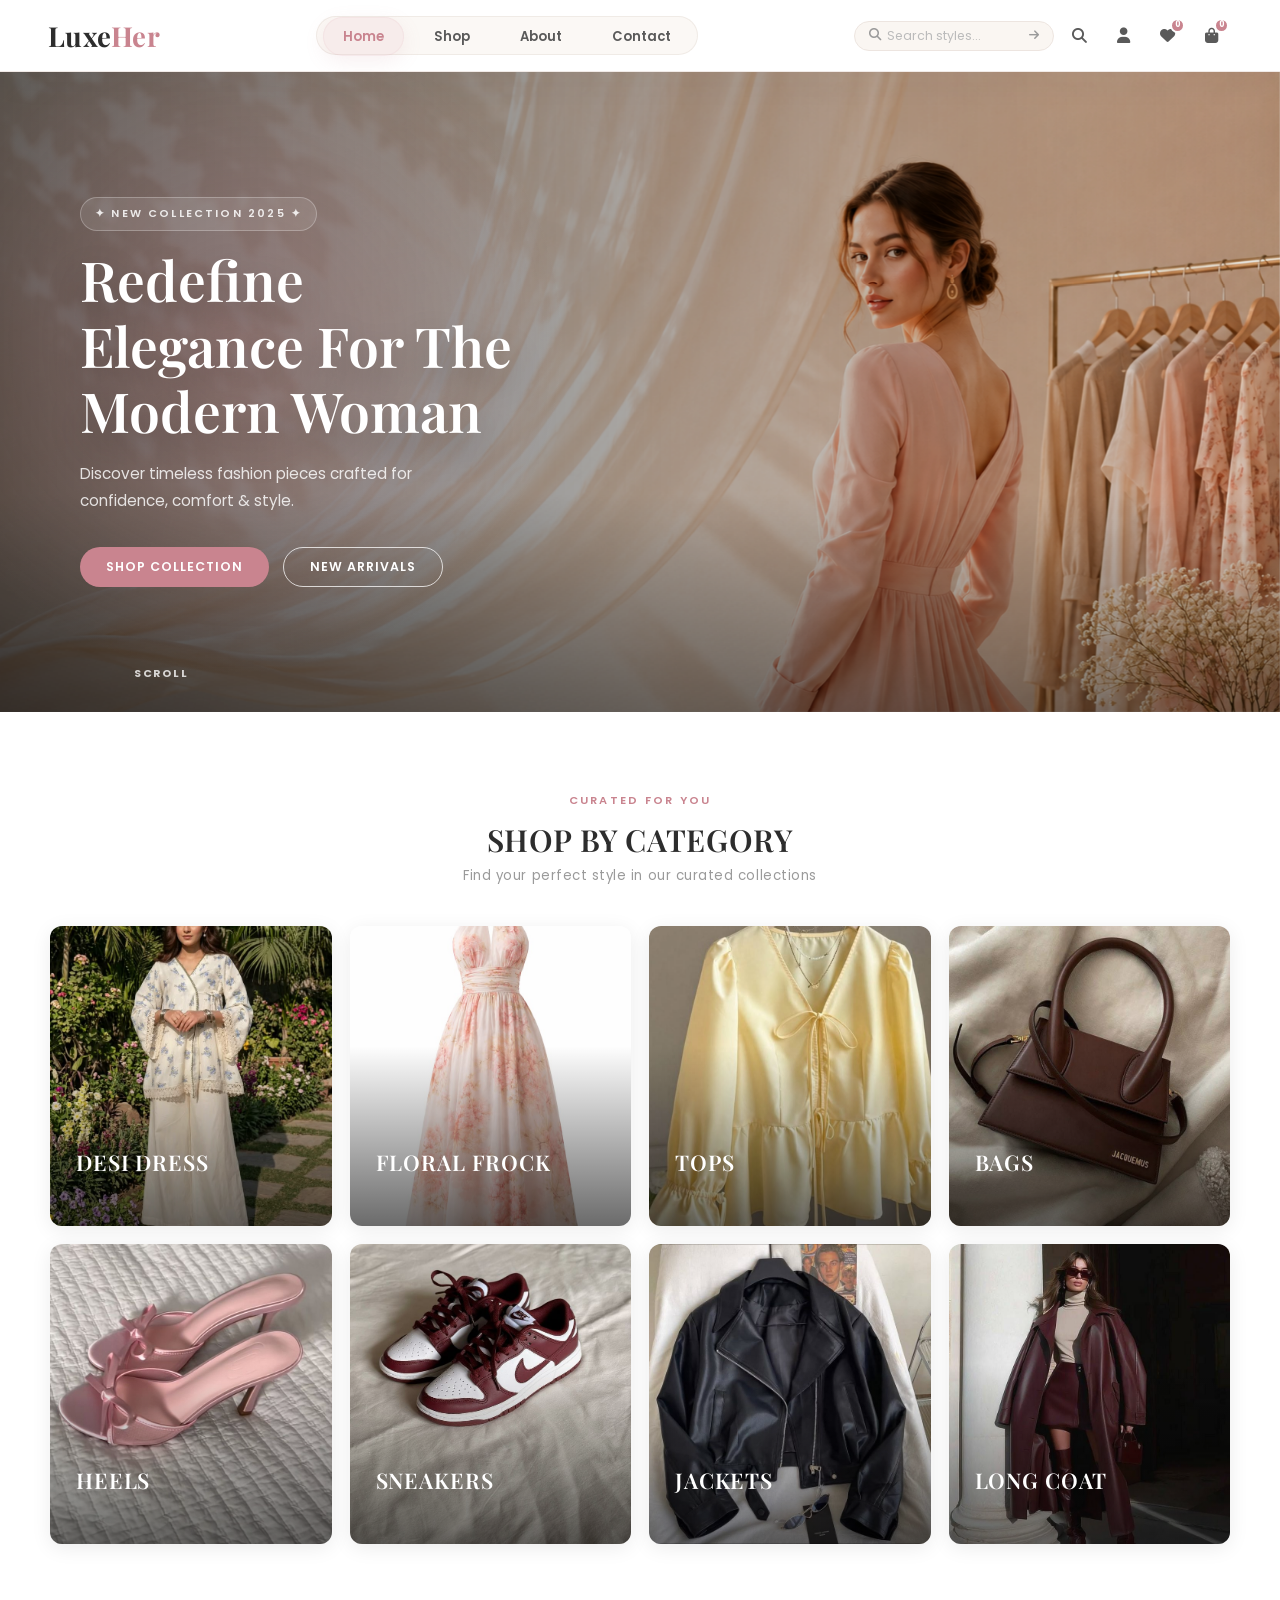
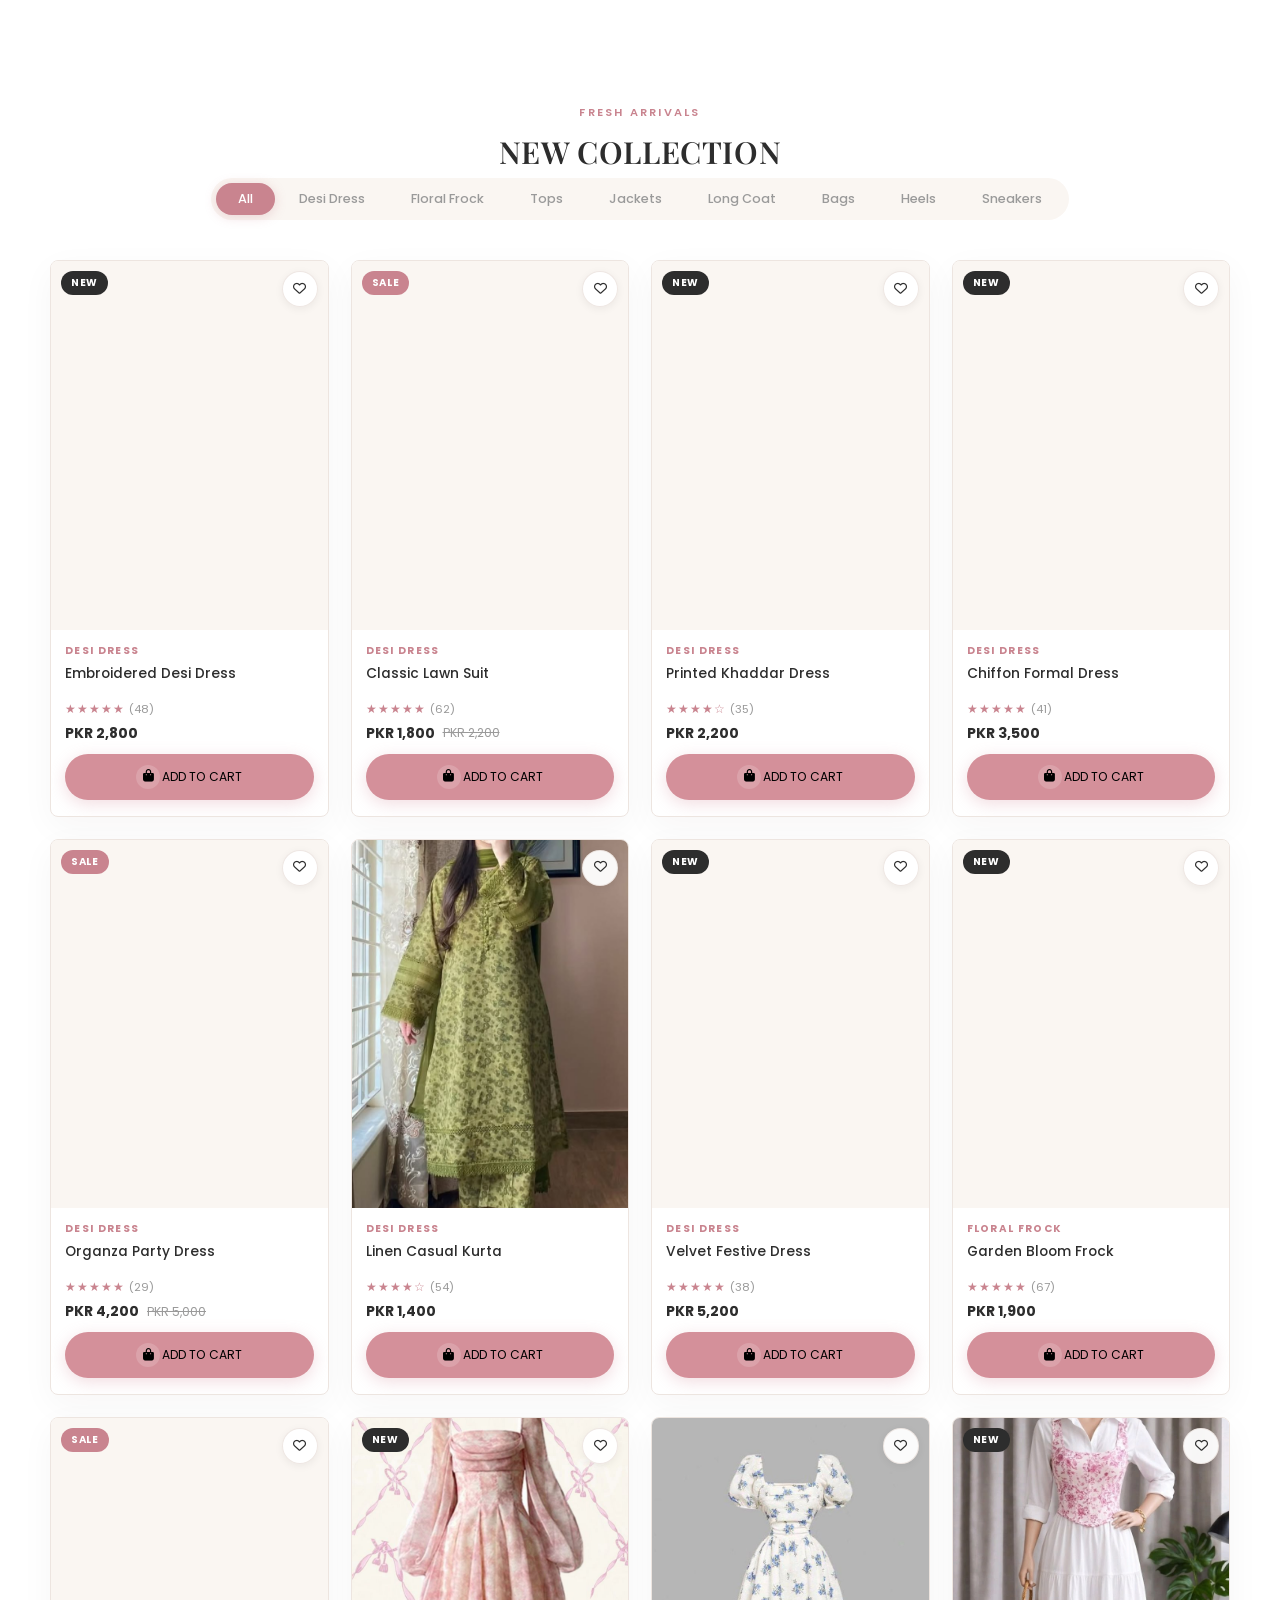
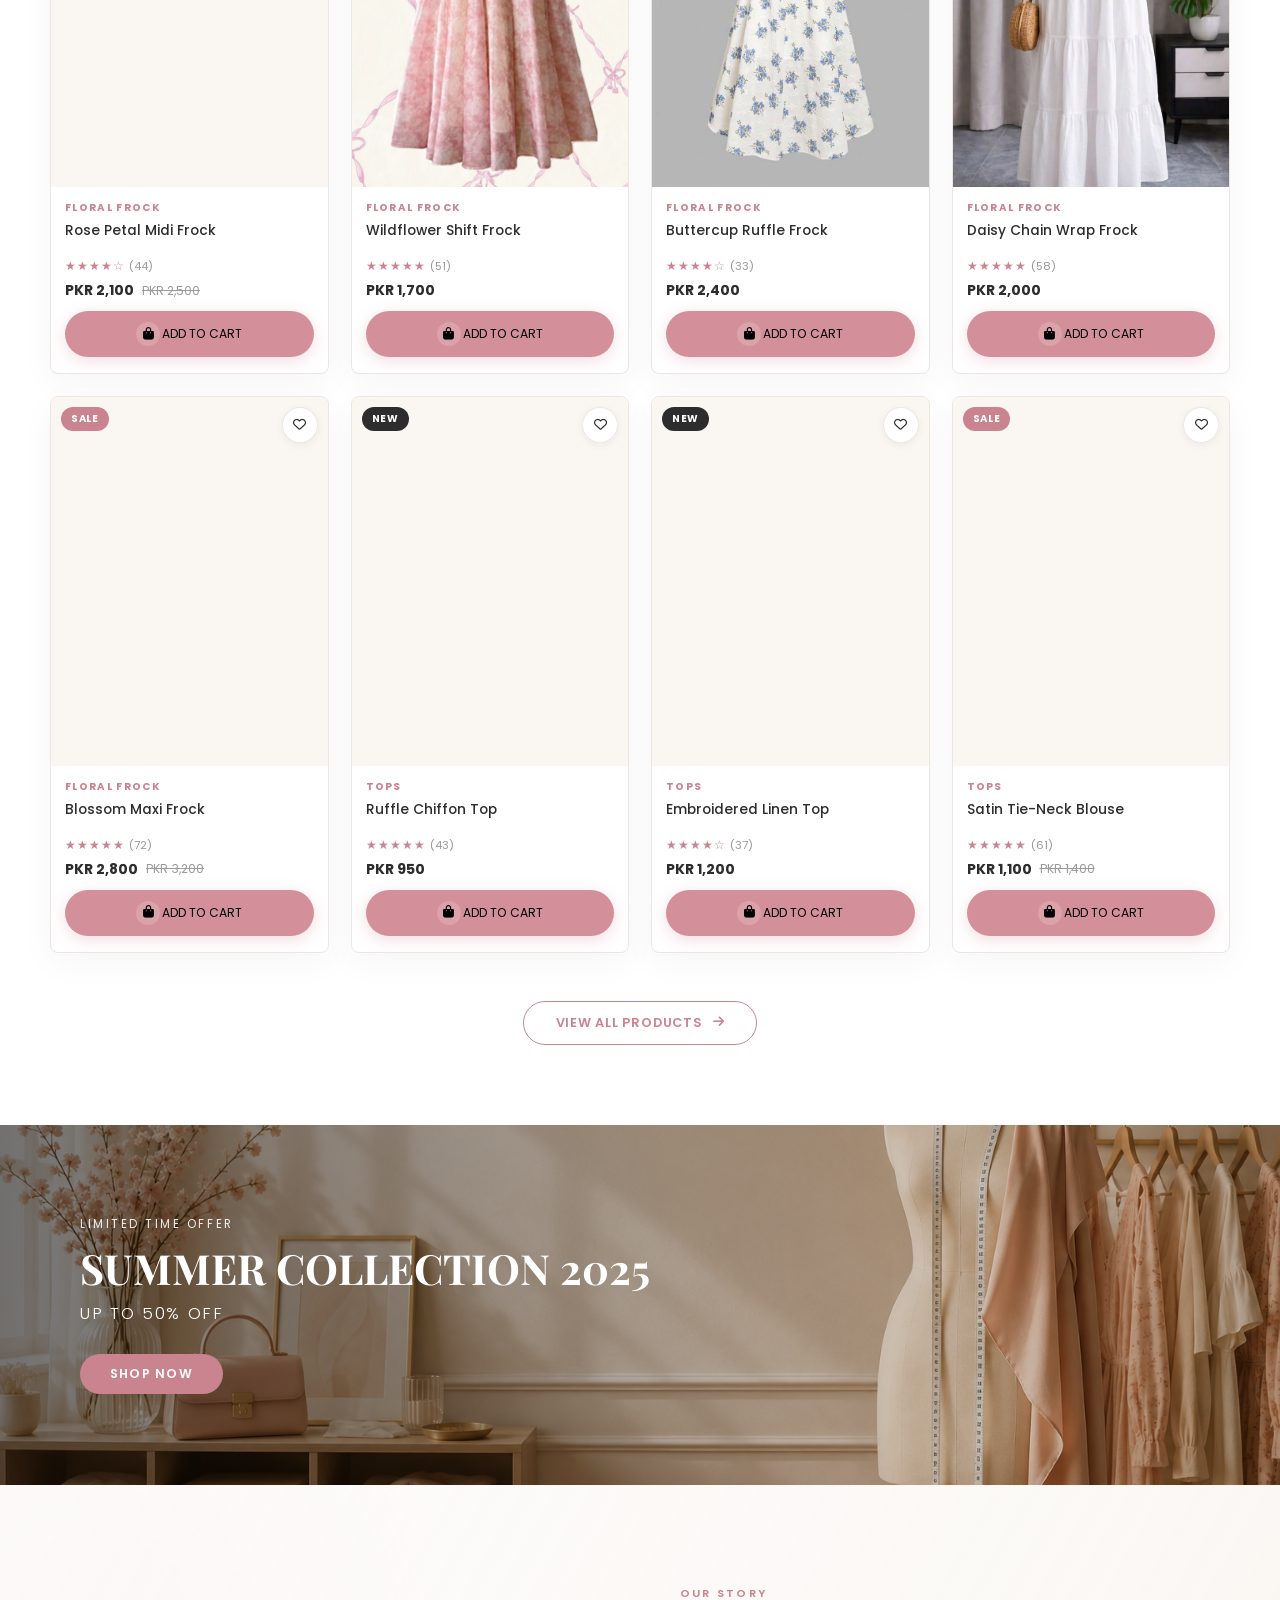
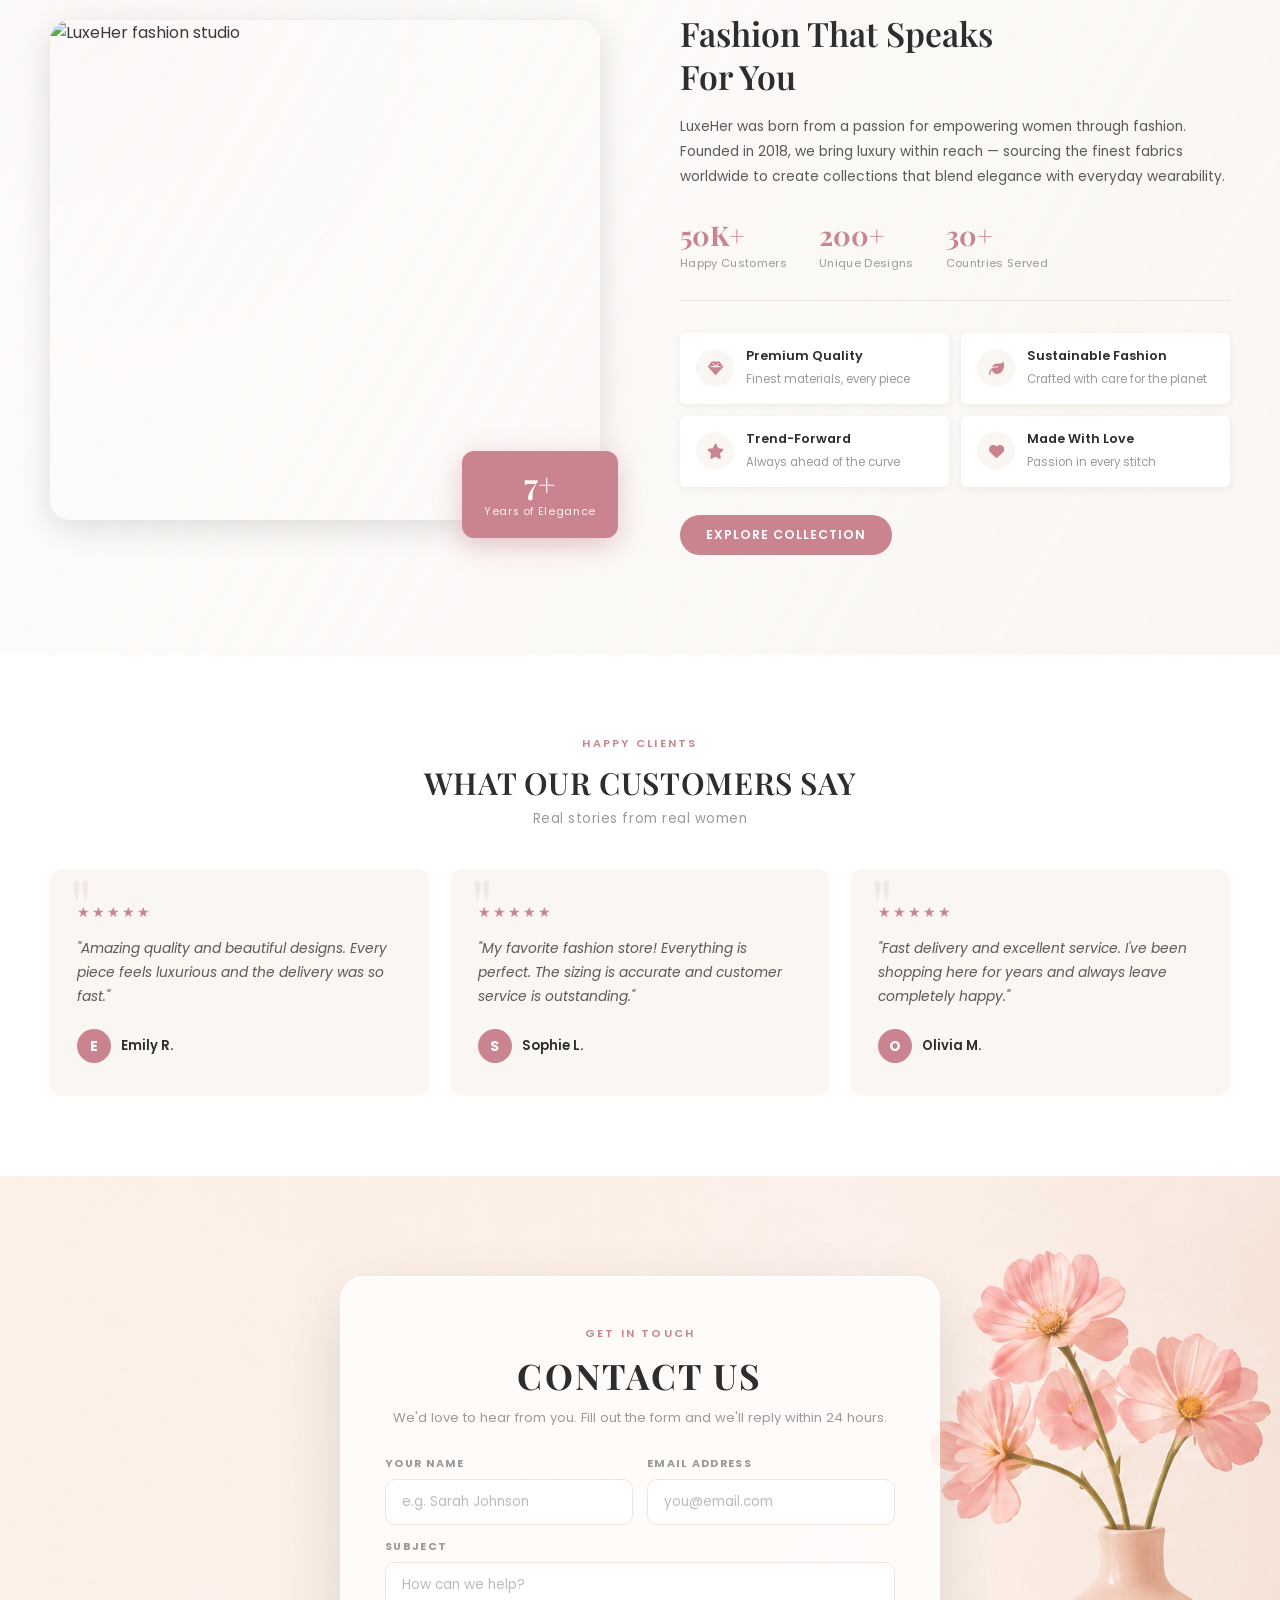
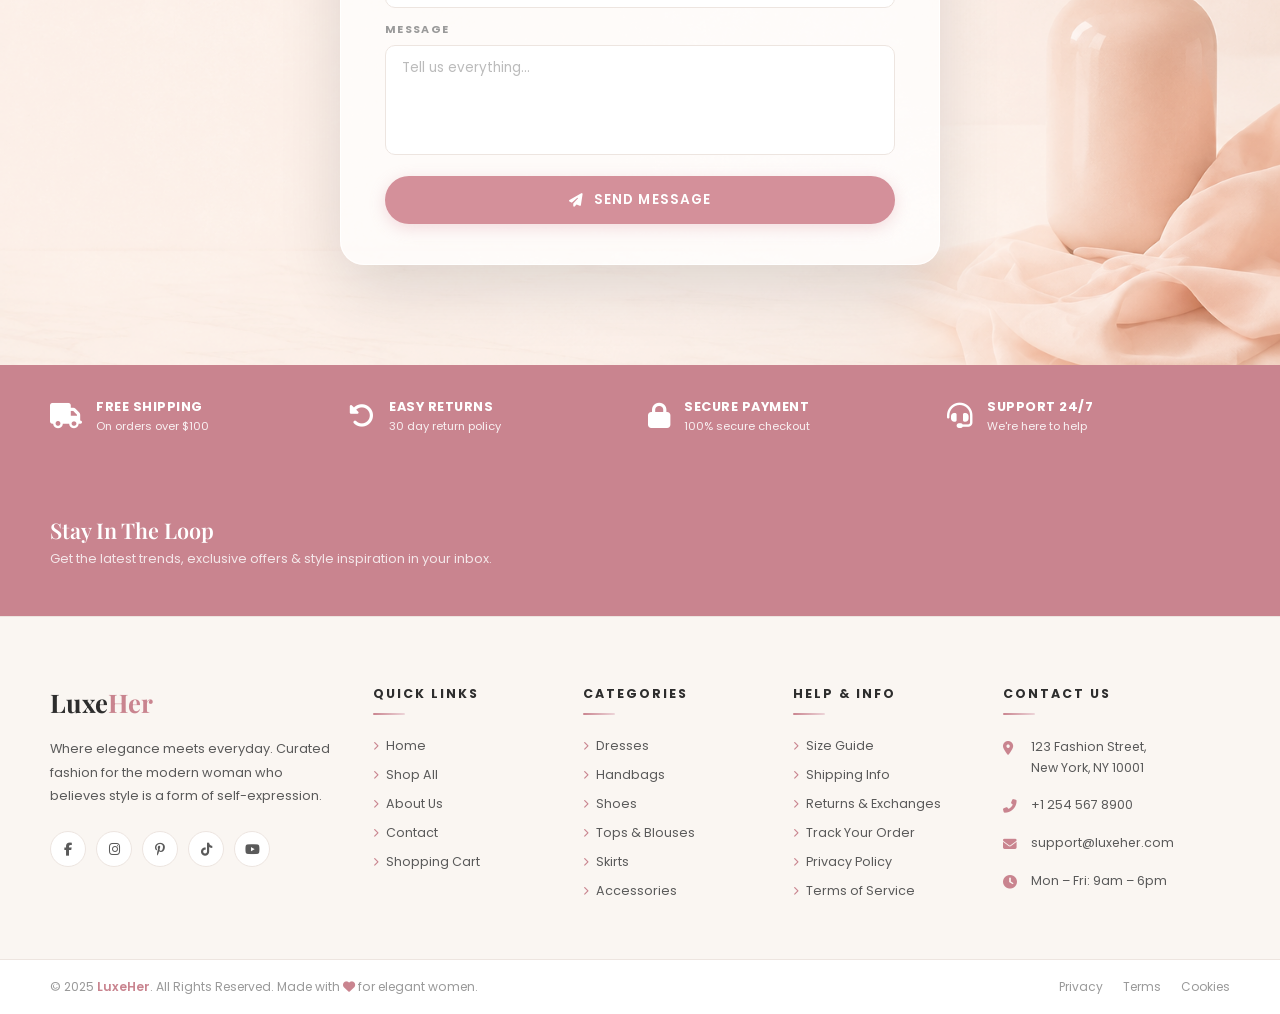
==== commit e3bfc31e: "add" ====
--- a/index.html
+++ b/index.html
@@ -7,7 +7,7 @@
 <link rel="stylesheet" href="css/style.css" />
 <link rel="stylesheet" href="https://cdnjs.cloudflare.com/ajax/libs/font-awesome/6.5.0/css/all.min.css" />
 </head>
-<body>
+<body> 
 
 <!-- ══════════════════════════════
      NAVBAR
@@ -23,8 +23,15 @@
   </ul>
 
   <div class="nav-right">
+    <div class="nav-search-wrap">
+      <form class="nav-search-form" action="search.html" method="get" role="search" aria-label="Site search">
+        <i class="fas fa-search nav-search-icon"></i>
+        <input class="nav-search-input" type="search" name="q" placeholder="Search styles…" autocomplete="off" spellcheck="false" aria-label="Search" />
+        <button type="submit" class="nav-search-submit" aria-label="Go"><i class="fas fa-arrow-right"></i></button>
+      </form>
+    </div>
     <div class="nav-icons">
-      <a href="#" class="nav-icon-btn" aria-label="Search"><i class="fas fa-search"></i></a>
+      <a href="search.html" class="nav-icon-btn" aria-label="Search"><i class="fas fa-search"></i></a>
       <a href="#" class="nav-icon-btn" aria-label="Account"><i class="fas fa-user"></i></a>
       <a href="wishlist.html" class="nav-icon-btn wishlist-icon" aria-label="Wishlist">
         <i class="fas fa-heart"></i>
@@ -74,26 +81,61 @@
     <p class="section-tag" style="text-align:center;">Curated For You</p>
     <h2 class="section-title fade-in">SHOP BY CATEGORY</h2>
     <p class="section-subtitle fade-in">Find your perfect style in our curated collections</p>
-    <div class="categories-grid">
-      <div class="category-card fade-in">
-        <img src="https://images.unsplash.com/photo-1595777457583-95e059d581b8?w=700&q=85" alt="Dresses" />
-        <div class="category-overlay">
-          <div class="category-name">DRESSES</div>
-          <a href="shop.html" class="category-link">Explore Now <i class="fas fa-arrow-right"></i></a>
-        </div>
-      </div>
-      <div class="category-card fade-in">
-        <img src="https://images.unsplash.com/photo-1584917865442-de89df76afd3?w=700&q=85" alt="Handbags" />
-        <div class="category-overlay">
-          <div class="category-name">HANDBAGS</div>
-          <a href="shop.html" class="category-link">Explore Now <i class="fas fa-arrow-right"></i></a>
-        </div>
-      </div>
-      <div class="category-card fade-in">
-        <img src="https://images.unsplash.com/photo-1543163521-1bf539c55dd2?w=700&q=85" alt="Shoes" />
-        <div class="category-overlay">
-          <div class="category-name">SHOES</div>
-          <a href="shop.html" class="category-link">Explore Now <i class="fas fa-arrow-right"></i></a>
+    <div class="categories-grid" style="grid-template-columns: repeat(4,1fr); gap: 18px;">
+      <div class="category-card fade-in">
+        <img src="Assets/Desi Dress/1.jpeg" alt="Desi Dress" />
+        <div class="category-overlay">
+          <div class="category-name">DESI DRESS</div>
+          <a href="shop.html?cat=desi-dress" class="category-link">Explore Now <i class="fas fa-arrow-right"></i></a>
+        </div>
+      </div>
+      <div class="category-card fade-in">
+        <img src="Assets/folral froxk/2.jpeg" alt="Floral Frock" />
+        <div class="category-overlay">
+          <div class="category-name">FLORAL FROCK</div>
+          <a href="shop.html?cat=floral-frock" class="category-link">Explore Now <i class="fas fa-arrow-right"></i></a>
+        </div>
+      </div>
+      <div class="category-card fade-in">
+        <img src="Assets/Tops/1.jpeg" alt="Tops" />
+        <div class="category-overlay">
+          <div class="category-name">TOPS</div>
+          <a href="shop.html?cat=tops" class="category-link">Explore Now <i class="fas fa-arrow-right"></i></a>
+        </div>
+      </div>
+      <div class="category-card fade-in">
+        <img src="Assets/Bag/2.jpeg" alt="Bags" />
+        <div class="category-overlay">
+          <div class="category-name">BAGS</div>
+          <a href="shop.html?cat=bags" class="category-link">Explore Now <i class="fas fa-arrow-right"></i></a>
+        </div>
+      </div>
+      <div class="category-card fade-in">
+        <img src="Assets/Heels/2.jpeg" alt="Heels" />
+        <div class="category-overlay">
+          <div class="category-name">HEELS</div>
+          <a href="shop.html?cat=heels" class="category-link">Explore Now <i class="fas fa-arrow-right"></i></a>
+        </div>
+      </div>
+      <div class="category-card fade-in">
+        <img src="Assets/Sneekers/1.jpeg" alt="Sneakers" />
+        <div class="category-overlay">
+          <div class="category-name">SNEAKERS</div>
+          <a href="shop.html?cat=sneakers" class="category-link">Explore Now <i class="fas fa-arrow-right"></i></a>
+        </div>
+      </div>
+      <div class="category-card fade-in">
+        <img src="Assets/Jackets/1.jpeg" alt="Jackets" />
+        <div class="category-overlay">
+          <div class="category-name">JACKETS</div>
+          <a href="shop.html?cat=jackets" class="category-link">Explore Now <i class="fas fa-arrow-right"></i></a>
+        </div>
+      </div>
+      <div class="category-card fade-in">
+        <img src="Assets/Long coat/1.jpeg" alt="Long Coat" />
+        <div class="category-overlay">
+          <div class="category-name">LONG COAT</div>
+          <a href="shop.html?cat=long-coat" class="category-link">Explore Now <i class="fas fa-arrow-right"></i></a>
         </div>
       </div>
     </div>
@@ -109,292 +151,15 @@
     <h2 class="section-title fade-in">NEW COLLECTION</h2>
     <div class="collection-tabs fade-in">
       <button class="tab-btn active" data-tab="all">All</button>
-      <button class="tab-btn" data-tab="dresses">Dresses</button>
-      <button class="tab-btn" data-tab="handbags">Handbags</button>
-      <button class="tab-btn" data-tab="shoes">Shoes</button>
+      <button class="tab-btn" data-tab="desi-dress">Desi Dress</button>
+      <button class="tab-btn" data-tab="floral-frock">Floral Frock</button>
       <button class="tab-btn" data-tab="tops">Tops</button>
+      <button class="tab-btn" data-tab="jackets">Jackets</button>
+      <button class="tab-btn" data-tab="bags">Bags</button>
+      <button class="tab-btn" data-tab="heels">Heels</button>
+      <button class="tab-btn" data-tab="sneakers">Sneakers</button>
     </div>
     <div class="products-grid">
-
-      <!-- 1 DRESS -->
-      <div class="product-card fade-in" data-cat="dresses">
-        <div class="product-img-wrap">
-          <span class="product-badge new">New</span>
-          <img src="https://images.unsplash.com/photo-1595777457583-95e059d581b8?w=500&q=85" alt="Floral Maxi Dress" />
-          <div class="product-cream-overlay"></div>
-          <div class="product-actions">
-            <button class="action-btn wishlist-btn" data-id="1" data-name="Floral Maxi Dress" data-price="79.00" data-img="https://images.unsplash.com/photo-1595777457583-95e059d581b8?w=500&q=85"><i class="fas fa-heart"></i></button>
-            <button class="action-btn quickadd-btn" data-id="1" data-name="Floral Maxi Dress" data-price="79.00" data-img="https://images.unsplash.com/photo-1595777457583-95e059d581b8?w=500&q=85"><i class="fas fa-shopping-bag"></i></button>
-          </div>
-        </div>
-        <div class="product-info">
-          <a href="product.html"><div class="product-name">Floral Maxi Dress</div></a>
-          <div class="product-rating"><span class="stars">★★★★★</span><span class="rating-count">(24)</span></div>
-          <div class="product-price">$79.00</div>
-        </div>
-        <button class="product-card-atc" data-id="1" data-name="Floral Maxi Dress" data-price="79.00" data-img="https://images.unsplash.com/photo-1595777457583-95e059d581b8?w=500&q=85"><i class="fas fa-shopping-bag"></i> ADD TO CART</button>
-      </div>
-
-      <!-- 2 DRESS -->
-      <div class="product-card fade-in" data-cat="dresses">
-        <div class="product-img-wrap">
-          <img src="https://images.unsplash.com/photo-1515886657613-9f3515b0c78f?w=500&q=85" alt="Satin Slip Dress" />
-          <div class="product-cream-overlay"></div>
-          <div class="product-actions">
-            <button class="action-btn wishlist-btn" data-id="2" data-name="Satin Slip Dress" data-price="64.00" data-img="https://images.unsplash.com/photo-1515886657613-9f3515b0c78f?w=500&q=85"><i class="fas fa-heart"></i></button>
-            <button class="action-btn quickadd-btn" data-id="2" data-name="Satin Slip Dress" data-price="64.00" data-img="https://images.unsplash.com/photo-1515886657613-9f3515b0c78f?w=500&q=85"><i class="fas fa-shopping-bag"></i></button>
-          </div>
-        </div>
-        <div class="product-info">
-          <a href="product.html"><div class="product-name">Satin Slip Dress</div></a>
-          <div class="product-rating"><span class="stars">★★★★☆</span><span class="rating-count">(18)</span></div>
-          <div class="product-price">$64.00 <span class="old-price">$80.00</span></div>
-        </div>
-        <button class="product-card-atc" data-id="2" data-name="Satin Slip Dress" data-price="64.00" data-img="https://images.unsplash.com/photo-1515886657613-9f3515b0c78f?w=500&q=85"><i class="fas fa-shopping-bag"></i> ADD TO CART</button>
-      </div>
-
-      <!-- 3 HANDBAG -->
-      <div class="product-card fade-in" data-cat="handbags">
-        <div class="product-img-wrap">
-          <span class="product-badge new">New</span>
-          <img src="https://images.unsplash.com/photo-1584917865442-de89df76afd3?w=500&q=85" alt="Chic Handbag" />
-          <div class="product-cream-overlay"></div>
-          <div class="product-actions">
-            <button class="action-btn wishlist-btn" data-id="3" data-name="Chic Handbag" data-price="69.00" data-img="https://images.unsplash.com/photo-1584917865442-de89df76afd3?w=500&q=85"><i class="fas fa-heart"></i></button>
-            <button class="action-btn quickadd-btn" data-id="3" data-name="Chic Handbag" data-price="69.00" data-img="https://images.unsplash.com/photo-1584917865442-de89df76afd3?w=500&q=85"><i class="fas fa-shopping-bag"></i></button>
-          </div>
-        </div>
-        <div class="product-info">
-          <a href="product.html"><div class="product-name">Chic Handbag</div></a>
-          <div class="product-rating"><span class="stars">★★★★★</span><span class="rating-count">(31)</span></div>
-          <div class="product-price">$69.00</div>
-        </div>
-        <button class="product-card-atc" data-id="3" data-name="Chic Handbag" data-price="69.00" data-img="https://images.unsplash.com/photo-1584917865442-de89df76afd3?w=500&q=85"><i class="fas fa-shopping-bag"></i> ADD TO CART</button>
-      </div>
-
-      <!-- 4 SHOES -->
-      <div class="product-card fade-in" data-cat="shoes">
-        <div class="product-img-wrap">
-          <img src="https://images.unsplash.com/photo-1543163521-1bf539c55dd2?w=500&q=85" alt="Strappy Heels" />
-          <div class="product-cream-overlay"></div>
-          <div class="product-actions">
-            <button class="action-btn wishlist-btn" data-id="4" data-name="Strappy Heels" data-price="74.00" data-img="https://images.unsplash.com/photo-1543163521-1bf539c55dd2?w=500&q=85"><i class="fas fa-heart"></i></button>
-            <button class="action-btn quickadd-btn" data-id="4" data-name="Strappy Heels" data-price="74.00" data-img="https://images.unsplash.com/photo-1543163521-1bf539c55dd2?w=500&q=85"><i class="fas fa-shopping-bag"></i></button>
-          </div>
-        </div>
-        <div class="product-info">
-          <a href="product.html"><div class="product-name">Strappy Heels</div></a>
-          <div class="product-rating"><span class="stars">★★★★★</span><span class="rating-count">(36)</span></div>
-          <div class="product-price">$74.00</div>
-        </div>
-        <button class="product-card-atc" data-id="4" data-name="Strappy Heels" data-price="74.00" data-img="https://images.unsplash.com/photo-1543163521-1bf539c55dd2?w=500&q=85"><i class="fas fa-shopping-bag"></i> ADD TO CART</button>
-      </div>
-
-      <!-- 5 DRESS -->
-      <div class="product-card fade-in" data-cat="dresses">
-        <div class="product-img-wrap">
-          <span class="product-badge sale">Sale</span>
-          <img src="https://images.unsplash.com/photo-1572804013309-59a88b7e92f1?w=500&q=85" alt="Boho Wrap Dress" />
-          <div class="product-cream-overlay"></div>
-          <div class="product-actions">
-            <button class="action-btn wishlist-btn" data-id="5" data-name="Boho Wrap Dress" data-price="72.00" data-img="https://images.unsplash.com/photo-1572804013309-59a88b7e92f1?w=500&q=85"><i class="fas fa-heart"></i></button>
-            <button class="action-btn quickadd-btn" data-id="5" data-name="Boho Wrap Dress" data-price="72.00" data-img="https://images.unsplash.com/photo-1572804013309-59a88b7e92f1?w=500&q=85"><i class="fas fa-shopping-bag"></i></button>
-          </div>
-        </div>
-        <div class="product-info">
-          <a href="product.html"><div class="product-name">Boho Wrap Dress</div></a>
-          <div class="product-rating"><span class="stars">★★★★★</span><span class="rating-count">(42)</span></div>
-          <div class="product-price">$72.00 <span class="old-price">$90.00</span></div>
-        </div>
-        <button class="product-card-atc" data-id="5" data-name="Boho Wrap Dress" data-price="72.00" data-img="https://images.unsplash.com/photo-1572804013309-59a88b7e92f1?w=500&q=85"><i class="fas fa-shopping-bag"></i> ADD TO CART</button>
-      </div>
-
-      <!-- 6 HANDBAG -->
-      <div class="product-card fade-in" data-cat="handbags">
-        <div class="product-img-wrap">
-          <img src="https://images.unsplash.com/photo-1590874103328-eac38a683ce7?w=500&q=85" alt="Leather Tote Bag" />
-          <div class="product-cream-overlay"></div>
-          <div class="product-actions">
-            <button class="action-btn wishlist-btn" data-id="6" data-name="Leather Tote Bag" data-price="85.00" data-img="https://images.unsplash.com/photo-1590874103328-eac38a683ce7?w=500&q=85"><i class="fas fa-heart"></i></button>
-            <button class="action-btn quickadd-btn" data-id="6" data-name="Leather Tote Bag" data-price="85.00" data-img="https://images.unsplash.com/photo-1590874103328-eac38a683ce7?w=500&q=85"><i class="fas fa-shopping-bag"></i></button>
-          </div>
-        </div>
-        <div class="product-info">
-          <a href="product.html"><div class="product-name">Leather Tote Bag</div></a>
-          <div class="product-rating"><span class="stars">★★★★☆</span><span class="rating-count">(19)</span></div>
-          <div class="product-price">$85.00</div>
-        </div>
-        <button class="product-card-atc" data-id="6" data-name="Leather Tote Bag" data-price="85.00" data-img="https://images.unsplash.com/photo-1590874103328-eac38a683ce7?w=500&q=85"><i class="fas fa-shopping-bag"></i> ADD TO CART</button>
-      </div>
-
-      <!-- 7 TOPS -->
-      <div class="product-card fade-in" data-cat="tops">
-        <div class="product-img-wrap">
-          <span class="product-badge new">New</span>
-          <img src="https://images.unsplash.com/photo-1509631179647-0177331693ae?w=500&q=85" alt="Elegant Blazer" />
-          <div class="product-cream-overlay"></div>
-          <div class="product-actions">
-            <button class="action-btn wishlist-btn" data-id="7" data-name="Elegant Blazer" data-price="89.00" data-img="https://images.unsplash.com/photo-1509631179647-0177331693ae?w=500&q=85"><i class="fas fa-heart"></i></button>
-            <button class="action-btn quickadd-btn" data-id="7" data-name="Elegant Blazer" data-price="89.00" data-img="https://images.unsplash.com/photo-1509631179647-0177331693ae?w=500&q=85"><i class="fas fa-shopping-bag"></i></button>
-          </div>
-        </div>
-        <div class="product-info">
-          <a href="product.html"><div class="product-name">Elegant Blazer</div></a>
-          <div class="product-rating"><span class="stars">★★★★☆</span><span class="rating-count">(15)</span></div>
-          <div class="product-price">$89.00</div>
-        </div>
-        <button class="product-card-atc" data-id="7" data-name="Elegant Blazer" data-price="89.00" data-img="https://images.unsplash.com/photo-1509631179647-0177331693ae?w=500&q=85"><i class="fas fa-shopping-bag"></i> ADD TO CART</button>
-      </div>
-
-      <!-- 8 SHOES -->
-      <div class="product-card fade-in" data-cat="shoes">
-        <div class="product-img-wrap">
-          <span class="product-badge sale">Sale</span>
-          <img src="https://images.unsplash.com/photo-1608256246200-53e635b5b65f?w=500&q=85" alt="Ankle Boots" />
-          <div class="product-cream-overlay"></div>
-          <div class="product-actions">
-            <button class="action-btn wishlist-btn" data-id="8" data-name="Ankle Boots" data-price="78.00" data-img="https://images.unsplash.com/photo-1608256246200-53e635b5b65f?w=500&q=85"><i class="fas fa-heart"></i></button>
-            <button class="action-btn quickadd-btn" data-id="8" data-name="Ankle Boots" data-price="78.00" data-img="https://images.unsplash.com/photo-1608256246200-53e635b5b65f?w=500&q=85"><i class="fas fa-shopping-bag"></i></button>
-          </div>
-        </div>
-        <div class="product-info">
-          <a href="product.html"><div class="product-name">Ankle Boots</div></a>
-          <div class="product-rating"><span class="stars">★★★★★</span><span class="rating-count">(22)</span></div>
-          <div class="product-price">$78.00 <span class="old-price">$95.00</span></div>
-        </div>
-        <button class="product-card-atc" data-id="8" data-name="Ankle Boots" data-price="78.00" data-img="https://images.unsplash.com/photo-1608256246200-53e635b5b65f?w=500&q=85"><i class="fas fa-shopping-bag"></i> ADD TO CART</button>
-      </div>
-
-      <!-- 9 DRESS -->
-      <div class="product-card fade-in" data-cat="dresses">
-        <div class="product-img-wrap">
-          <img src="https://images.unsplash.com/photo-1469334031218-e382a71b716b?w=500&q=85" alt="Wide Leg Trousers" />
-          <div class="product-cream-overlay"></div>
-          <div class="product-actions">
-            <button class="action-btn wishlist-btn" data-id="9" data-name="Wide Leg Trousers" data-price="58.00" data-img="https://images.unsplash.com/photo-1469334031218-e382a71b716b?w=500&q=85"><i class="fas fa-heart"></i></button>
-            <button class="action-btn quickadd-btn" data-id="9" data-name="Wide Leg Trousers" data-price="58.00" data-img="https://images.unsplash.com/photo-1469334031218-e382a71b716b?w=500&q=85"><i class="fas fa-shopping-bag"></i></button>
-          </div>
-        </div>
-        <div class="product-info">
-          <a href="product.html"><div class="product-name">Wide Leg Trousers</div></a>
-          <div class="product-rating"><span class="stars">★★★★☆</span><span class="rating-count">(11)</span></div>
-          <div class="product-price">$58.00</div>
-        </div>
-        <button class="product-card-atc" data-id="9" data-name="Wide Leg Trousers" data-price="58.00" data-img="https://images.unsplash.com/photo-1469334031218-e382a71b716b?w=500&q=85"><i class="fas fa-shopping-bag"></i> ADD TO CART</button>
-      </div>
-
-      <!-- 10 HANDBAG -->
-      <div class="product-card fade-in" data-cat="handbags">
-        <div class="product-img-wrap">
-          <span class="product-badge new">New</span>
-          <img src="https://images.unsplash.com/photo-1548036328-c9fa89d128fa?w=500&q=85" alt="Chain Shoulder Bag" />
-          <div class="product-cream-overlay"></div>
-          <div class="product-actions">
-            <button class="action-btn wishlist-btn" data-id="10" data-name="Chain Shoulder Bag" data-price="73.00" data-img="https://images.unsplash.com/photo-1548036328-c9fa89d128fa?w=500&q=85"><i class="fas fa-heart"></i></button>
-            <button class="action-btn quickadd-btn" data-id="10" data-name="Chain Shoulder Bag" data-price="73.00" data-img="https://images.unsplash.com/photo-1548036328-c9fa89d128fa?w=500&q=85"><i class="fas fa-shopping-bag"></i></button>
-          </div>
-        </div>
-        <div class="product-info">
-          <a href="product.html"><div class="product-name">Chain Shoulder Bag</div></a>
-          <div class="product-rating"><span class="stars">★★★★★</span><span class="rating-count">(28)</span></div>
-          <div class="product-price">$73.00</div>
-        </div>
-        <button class="product-card-atc" data-id="10" data-name="Chain Shoulder Bag" data-price="73.00" data-img="https://images.unsplash.com/photo-1548036328-c9fa89d128fa?w=500&q=85"><i class="fas fa-shopping-bag"></i> ADD TO CART</button>
-      </div>
-
-      <!-- 11 TOPS -->
-      <div class="product-card fade-in" data-cat="tops">
-        <div class="product-img-wrap">
-          <img src="https://images.unsplash.com/photo-1434389677669-e08b4cac3105?w=500&q=85" alt="Casual Linen Shirt" />
-          <div class="product-cream-overlay"></div>
-          <div class="product-actions">
-            <button class="action-btn wishlist-btn" data-id="11" data-name="Casual Linen Shirt" data-price="49.00" data-img="https://images.unsplash.com/photo-1434389677669-e08b4cac3105?w=500&q=85"><i class="fas fa-heart"></i></button>
-            <button class="action-btn quickadd-btn" data-id="11" data-name="Casual Linen Shirt" data-price="49.00" data-img="https://images.unsplash.com/photo-1434389677669-e08b4cac3105?w=500&q=85"><i class="fas fa-shopping-bag"></i></button>
-          </div>
-        </div>
-        <div class="product-info">
-          <a href="product.html"><div class="product-name">Casual Linen Shirt</div></a>
-          <div class="product-rating"><span class="stars">★★★☆☆</span><span class="rating-count">(8)</span></div>
-          <div class="product-price">$49.00</div>
-        </div>
-        <button class="product-card-atc" data-id="11" data-name="Casual Linen Shirt" data-price="49.00" data-img="https://images.unsplash.com/photo-1434389677669-e08b4cac3105?w=500&q=85"><i class="fas fa-shopping-bag"></i> ADD TO CART</button>
-      </div>
-
-      <!-- 12 SHOES -->
-      <div class="product-card fade-in" data-cat="shoes">
-        <div class="product-img-wrap">
-          <span class="product-badge new">New</span>
-          <img src="https://images.unsplash.com/photo-1539109136881-3be0616acf4b?w=500&q=85" alt="Platform Sneakers" />
-          <div class="product-cream-overlay"></div>
-          <div class="product-actions">
-            <button class="action-btn wishlist-btn" data-id="12" data-name="Platform Sneakers" data-price="65.00" data-img="https://images.unsplash.com/photo-1539109136881-3be0616acf4b?w=500&q=85"><i class="fas fa-heart"></i></button>
-            <button class="action-btn quickadd-btn" data-id="12" data-name="Platform Sneakers" data-price="65.00" data-img="https://images.unsplash.com/photo-1539109136881-3be0616acf4b?w=500&q=85"><i class="fas fa-shopping-bag"></i></button>
-          </div>
-        </div>
-        <div class="product-info">
-          <a href="product.html"><div class="product-name">Platform Sneakers</div></a>
-          <div class="product-rating"><span class="stars">★★★★★</span><span class="rating-count">(44)</span></div>
-          <div class="product-price">$65.00</div>
-        </div>
-        <button class="product-card-atc" data-id="12" data-name="Platform Sneakers" data-price="65.00" data-img="https://images.unsplash.com/photo-1539109136881-3be0616acf4b?w=500&q=85"><i class="fas fa-shopping-bag"></i> ADD TO CART</button>
-      </div>
-
-      <!-- 13 DRESS -->
-      <div class="product-card fade-in" data-cat="dresses">
-        <div class="product-img-wrap">
-          <span class="product-badge sale">Sale</span>
-          <img src="https://images.unsplash.com/photo-1496747611176-843222e1e57c?w=500&q=85" alt="Summer Midi Dress" />
-          <div class="product-cream-overlay"></div>
-          <div class="product-actions">
-            <button class="action-btn wishlist-btn" data-id="13" data-name="Summer Midi Dress" data-price="68.00" data-img="https://images.unsplash.com/photo-1496747611176-843222e1e57c?w=500&q=85"><i class="fas fa-heart"></i></button>
-            <button class="action-btn quickadd-btn" data-id="13" data-name="Summer Midi Dress" data-price="68.00" data-img="https://images.unsplash.com/photo-1496747611176-843222e1e57c?w=500&q=85"><i class="fas fa-shopping-bag"></i></button>
-          </div>
-        </div>
-        <div class="product-info">
-          <a href="product.html"><div class="product-name">Summer Midi Dress</div></a>
-          <div class="product-rating"><span class="stars">★★★★☆</span><span class="rating-count">(17)</span></div>
-          <div class="product-price">$68.00 <span class="old-price">$85.00</span></div>
-        </div>
-        <button class="product-card-atc" data-id="13" data-name="Summer Midi Dress" data-price="68.00" data-img="https://images.unsplash.com/photo-1496747611176-843222e1e57c?w=500&q=85"><i class="fas fa-shopping-bag"></i> ADD TO CART</button>
-      </div>
-
-      <!-- 14 HANDBAG -->
-      <div class="product-card fade-in" data-cat="handbags">
-        <div class="product-img-wrap">
-          <img src="https://images.unsplash.com/photo-1591370874773-6702e8f12fd8?w=500&q=85" alt="Mini Crossbody Bag" />
-          <div class="product-cream-overlay"></div>
-          <div class="product-actions">
-            <button class="action-btn wishlist-btn" data-id="14" data-name="Mini Crossbody Bag" data-price="55.00" data-img="https://images.unsplash.com/photo-1591370874773-6702e8f12fd8?w=500&q=85"><i class="fas fa-heart"></i></button>
-            <button class="action-btn quickadd-btn" data-id="14" data-name="Mini Crossbody Bag" data-price="55.00" data-img="https://images.unsplash.com/photo-1591370874773-6702e8f12fd8?w=500&q=85"><i class="fas fa-shopping-bag"></i></button>
-          </div>
-        </div>
-        <div class="product-info">
-          <a href="product.html"><div class="product-name">Mini Crossbody Bag</div></a>
-          <div class="product-rating"><span class="stars">★★★★★</span><span class="rating-count">(33)</span></div>
-          <div class="product-price">$55.00</div>
-        </div>
-        <button class="product-card-atc" data-id="14" data-name="Mini Crossbody Bag" data-price="55.00" data-img="https://images.unsplash.com/photo-1591370874773-6702e8f12fd8?w=500&q=85"><i class="fas fa-shopping-bag"></i> ADD TO CART</button>
-      </div>
-
-      <!-- 15 TOPS -->
-      <div class="product-card fade-in" data-cat="tops">
-        <div class="product-img-wrap">
-          <span class="product-badge new">New</span>
-          <img src="https://images.unsplash.com/photo-1594938298603-c8148c4b4898?w=500&q=85" alt="Flowy Chiffon Top" />
-          <div class="product-cream-overlay"></div>
-          <div class="product-actions">
-            <button class="action-btn wishlist-btn" data-id="15" data-name="Flowy Chiffon Top" data-price="42.00" data-img="https://images.unsplash.com/photo-1594938298603-c8148c4b4898?w=500&q=85"><i class="fas fa-heart"></i></button>
-            <button class="action-btn quickadd-btn" data-id="15" data-name="Flowy Chiffon Top" data-price="42.00" data-img="https://images.unsplash.com/photo-1594938298603-c8148c4b4898?w=500&q=85"><i class="fas fa-shopping-bag"></i></button>
-          </div>
-        </div>
-        <div class="product-info">
-          <a href="product.html"><div class="product-name">Flowy Chiffon Top</div></a>
-          <div class="product-rating"><span class="stars">★★★★★</span><span class="rating-count">(51)</span></div>
-          <div class="product-price">$42.00</div>
-        </div>
-        <button class="product-card-atc" data-id="15" data-name="Flowy Chiffon Top" data-price="42.00" data-img="https://images.unsplash.com/photo-1594938298603-c8148c4b4898?w=500&q=85"><i class="fas fa-shopping-bag"></i> ADD TO CART</button>
-      </div>
-
     </div>
     <div class="view-all-wrap fade-in">
       <a href="shop.html" class="btn-outline-dark">VIEW ALL PRODUCTS <i class="fas fa-arrow-right"></i></a>
--- a/css/style.css
+++ b/css/style.css
@@ -143,6 +143,62 @@
 .nav-icon-btn:hover { color: var(--rose); background: rgba(201,132,143,0.1); transform: translateY(-1px); }
 .nav-icon-btn.active-page { color: var(--rose); background: rgba(201,132,143,0.1); }
 
+/* ── Nav Search Bar ── */
+.nav-search-wrap {
+  position: relative;
+  display: flex;
+  align-items: center;
+}
+.nav-search-form {
+  display: flex;
+  align-items: center;
+  background: var(--beige);
+  border: 1.5px solid var(--border);
+  border-radius: var(--radius-pill);
+  padding: 5px 10px 5px 14px;
+  gap: 6px;
+  transition: border-color 0.25s ease, box-shadow 0.25s ease, width 0.3s ease;
+  width: 200px;
+  overflow: hidden;
+}
+.nav-search-form:focus-within {
+  border-color: var(--rose);
+  box-shadow: 0 0 0 3px rgba(201,132,143,0.12);
+  background: #fff;
+  width: 240px;
+}
+.nav-search-icon { color: var(--light-text); font-size: 0.78rem; flex-shrink: 0; transition: color 0.2s; }
+.nav-search-form:focus-within .nav-search-icon { color: var(--rose); }
+.nav-search-input {
+  flex: 1;
+  border: none;
+  outline: none;
+  font-family: inherit;
+  font-size: 0.78rem;
+  color: var(--dark);
+  background: transparent;
+  min-width: 0;
+}
+.nav-search-input::placeholder { color: #bbb; }
+.nav-search-submit {
+  background: none;
+  border: none;
+  cursor: pointer;
+  color: var(--light-text);
+  font-size: 0.72rem;
+  padding: 3px 4px;
+  border-radius: 50%;
+  display: flex;
+  align-items: center;
+  justify-content: center;
+  transition: color 0.2s, background 0.2s;
+  flex-shrink: 0;
+}
+.nav-search-submit:hover { color: var(--rose); background: rgba(201,132,143,0.1); }
+@media (max-width: 900px) {
+  .nav-search-wrap { display: none; }
+}
+
 .cart-count, .wishlist-count {
   position: absolute; top: 3px; right: 3px;
   background: var(--rose); color: #fff;
@@ -274,7 +330,10 @@
    SHOP BY CATEGORY
 ════════════════════════════ */
 .categories { padding: 80px 0; background: #fff; }
-.categories-grid { display: grid; grid-template-columns: repeat(3,1fr); gap: 18px; }
+.categories-grid { display: grid; grid-template-columns: repeat(4,1fr); gap: 18px; }
+@media (max-width: 1024px) { .categories-grid { grid-template-columns: repeat(3,1fr); } }
+@media (max-width: 768px)  { .categories-grid { grid-template-columns: repeat(2,1fr); } }
+@media (max-width: 480px)  { .categories-grid { grid-template-columns: 1fr 1fr; } }
 .category-card { position: relative; border-radius: var(--radius-md); overflow: hidden; cursor: pointer; box-shadow: var(--shadow-sm); transition: box-shadow var(--transition), transform var(--transition); }
 .category-card:hover { box-shadow: var(--shadow-md); transform: translateY(-5px); }
 .category-card img { width: 100%; height: 300px; object-fit: cover; transition: transform 0.7s ease; }
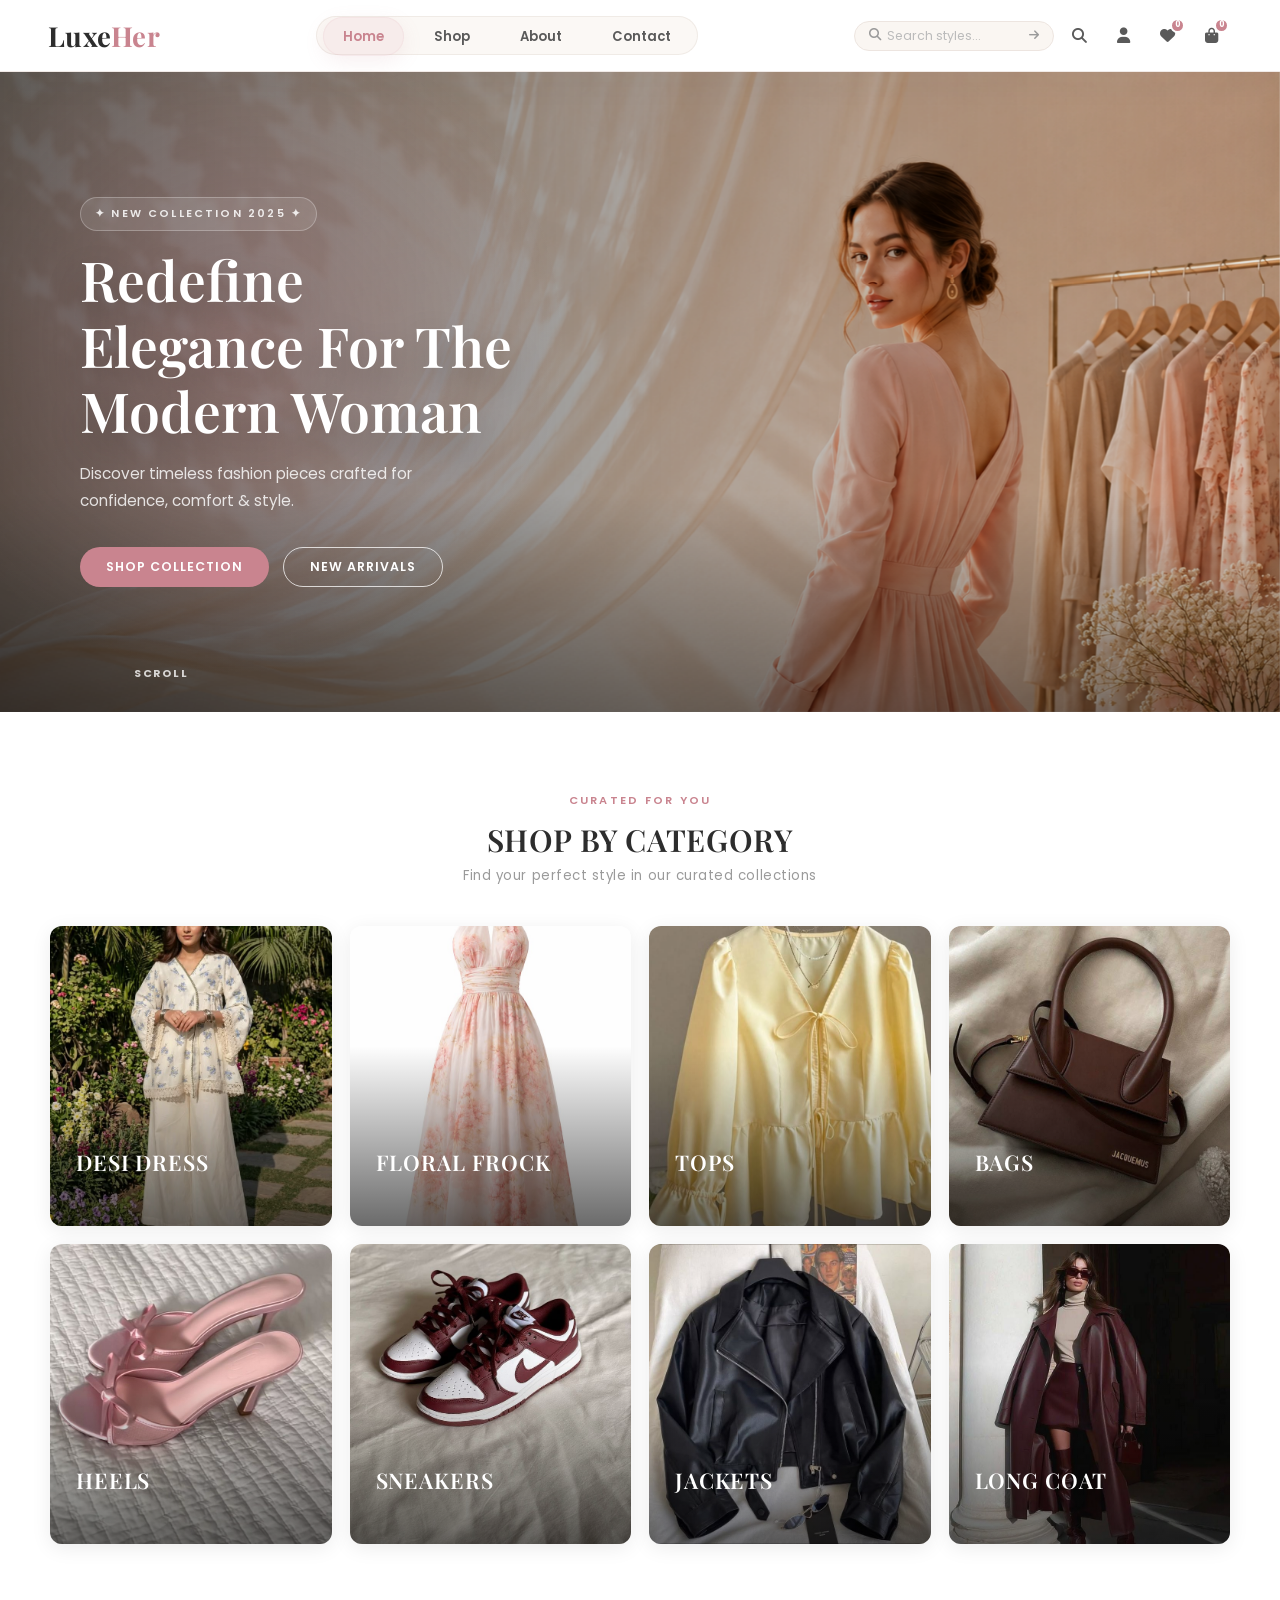
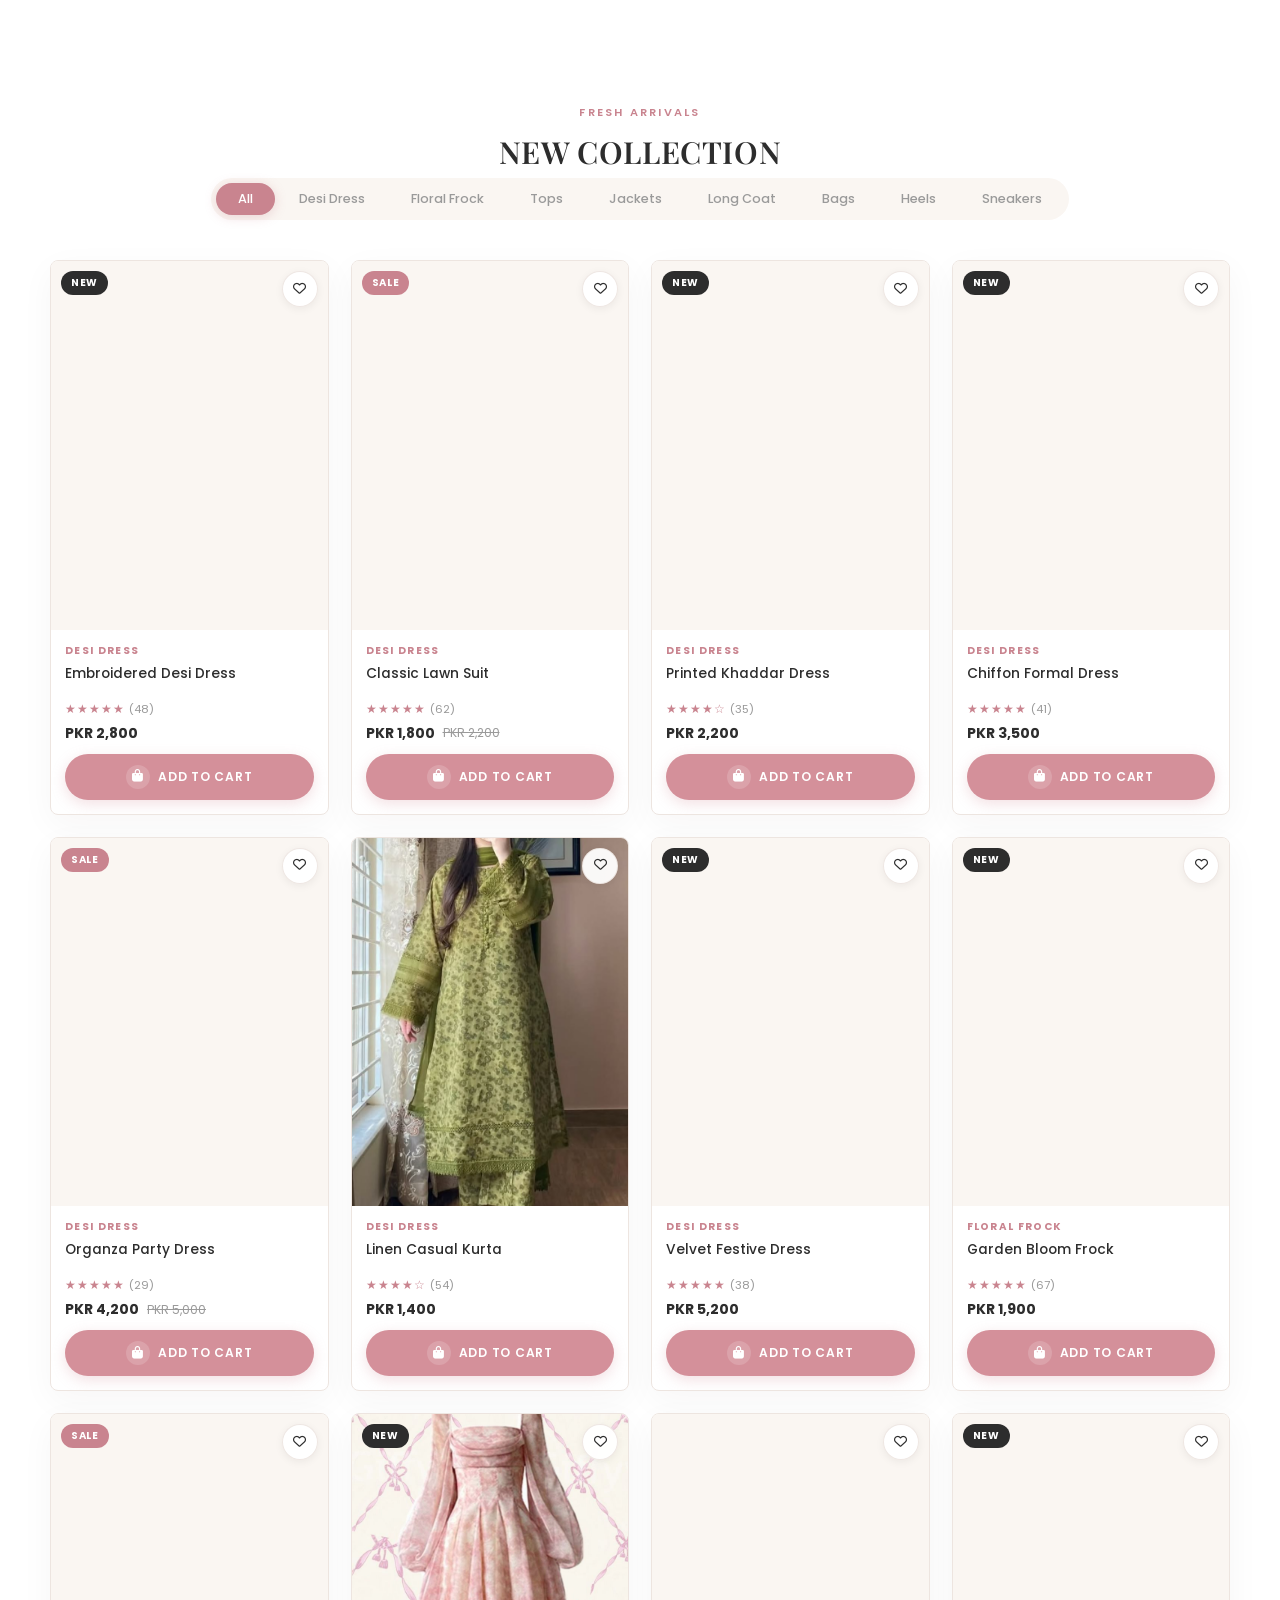
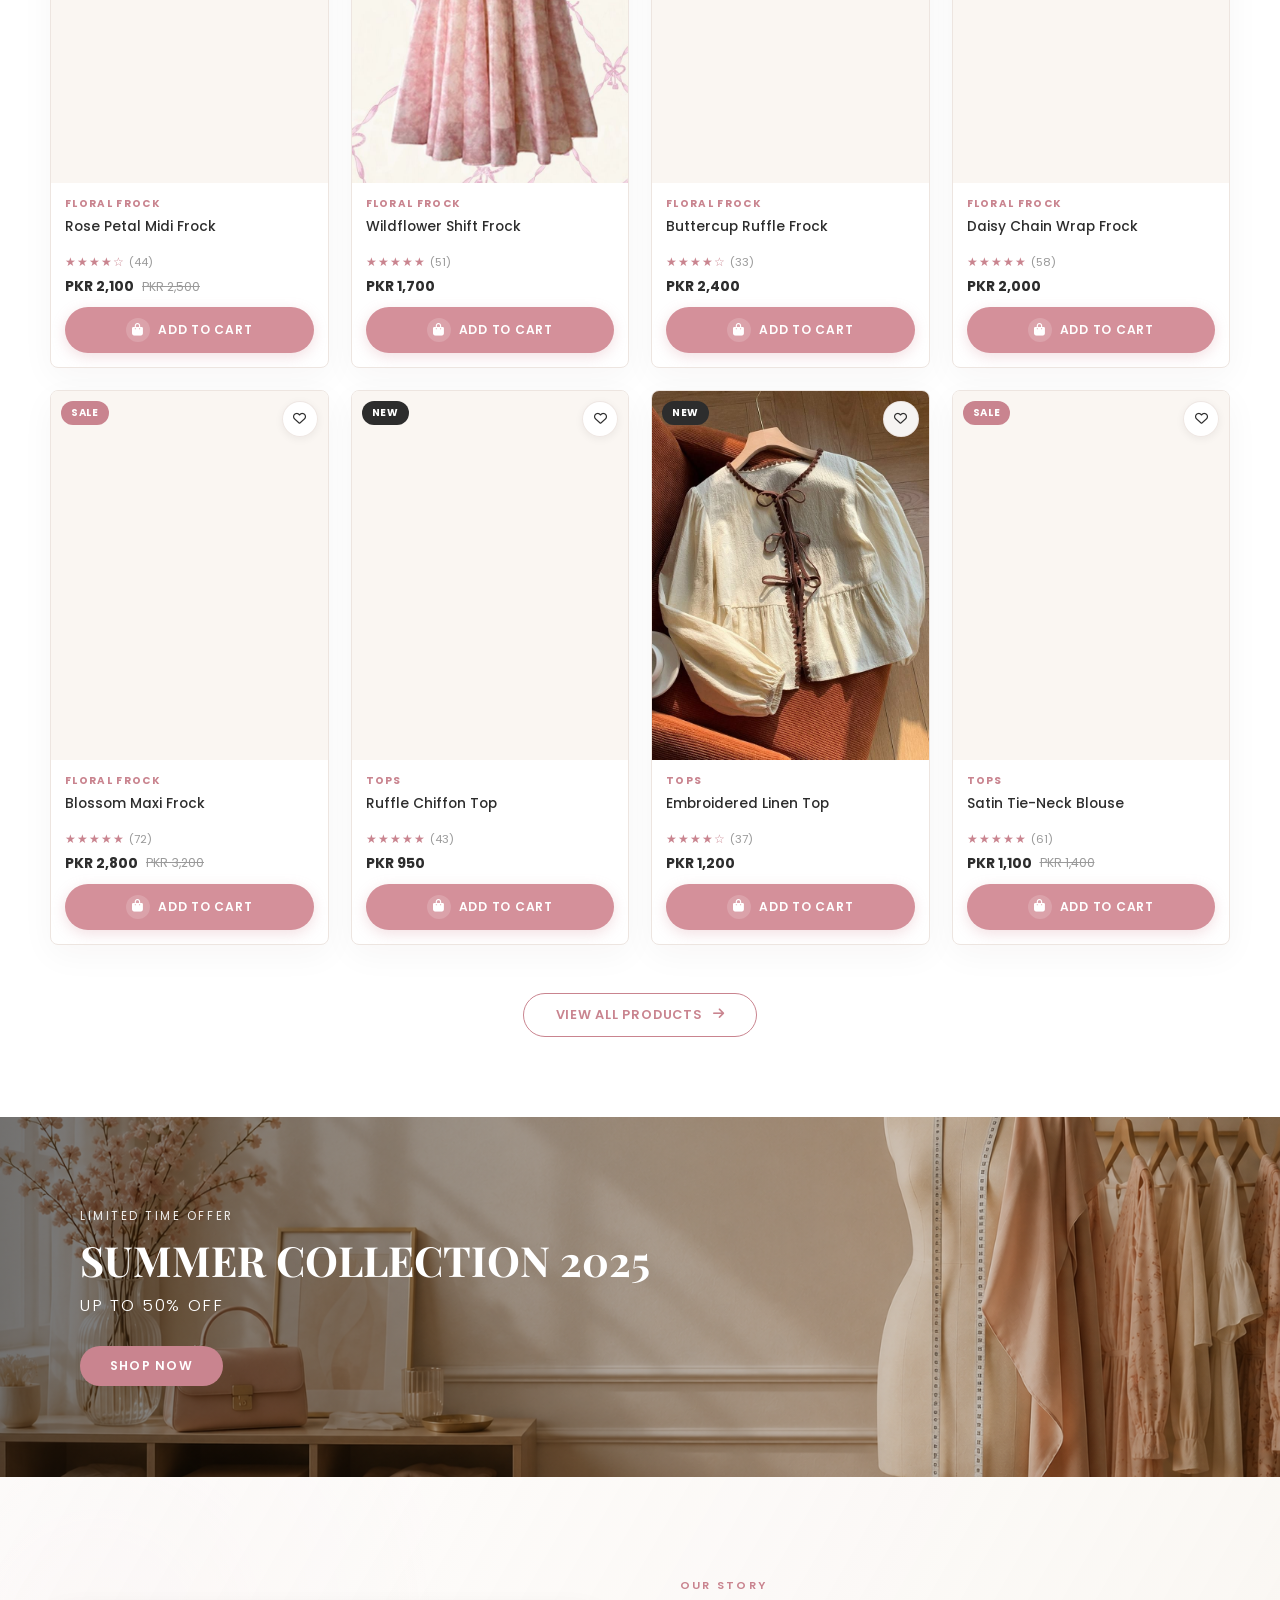
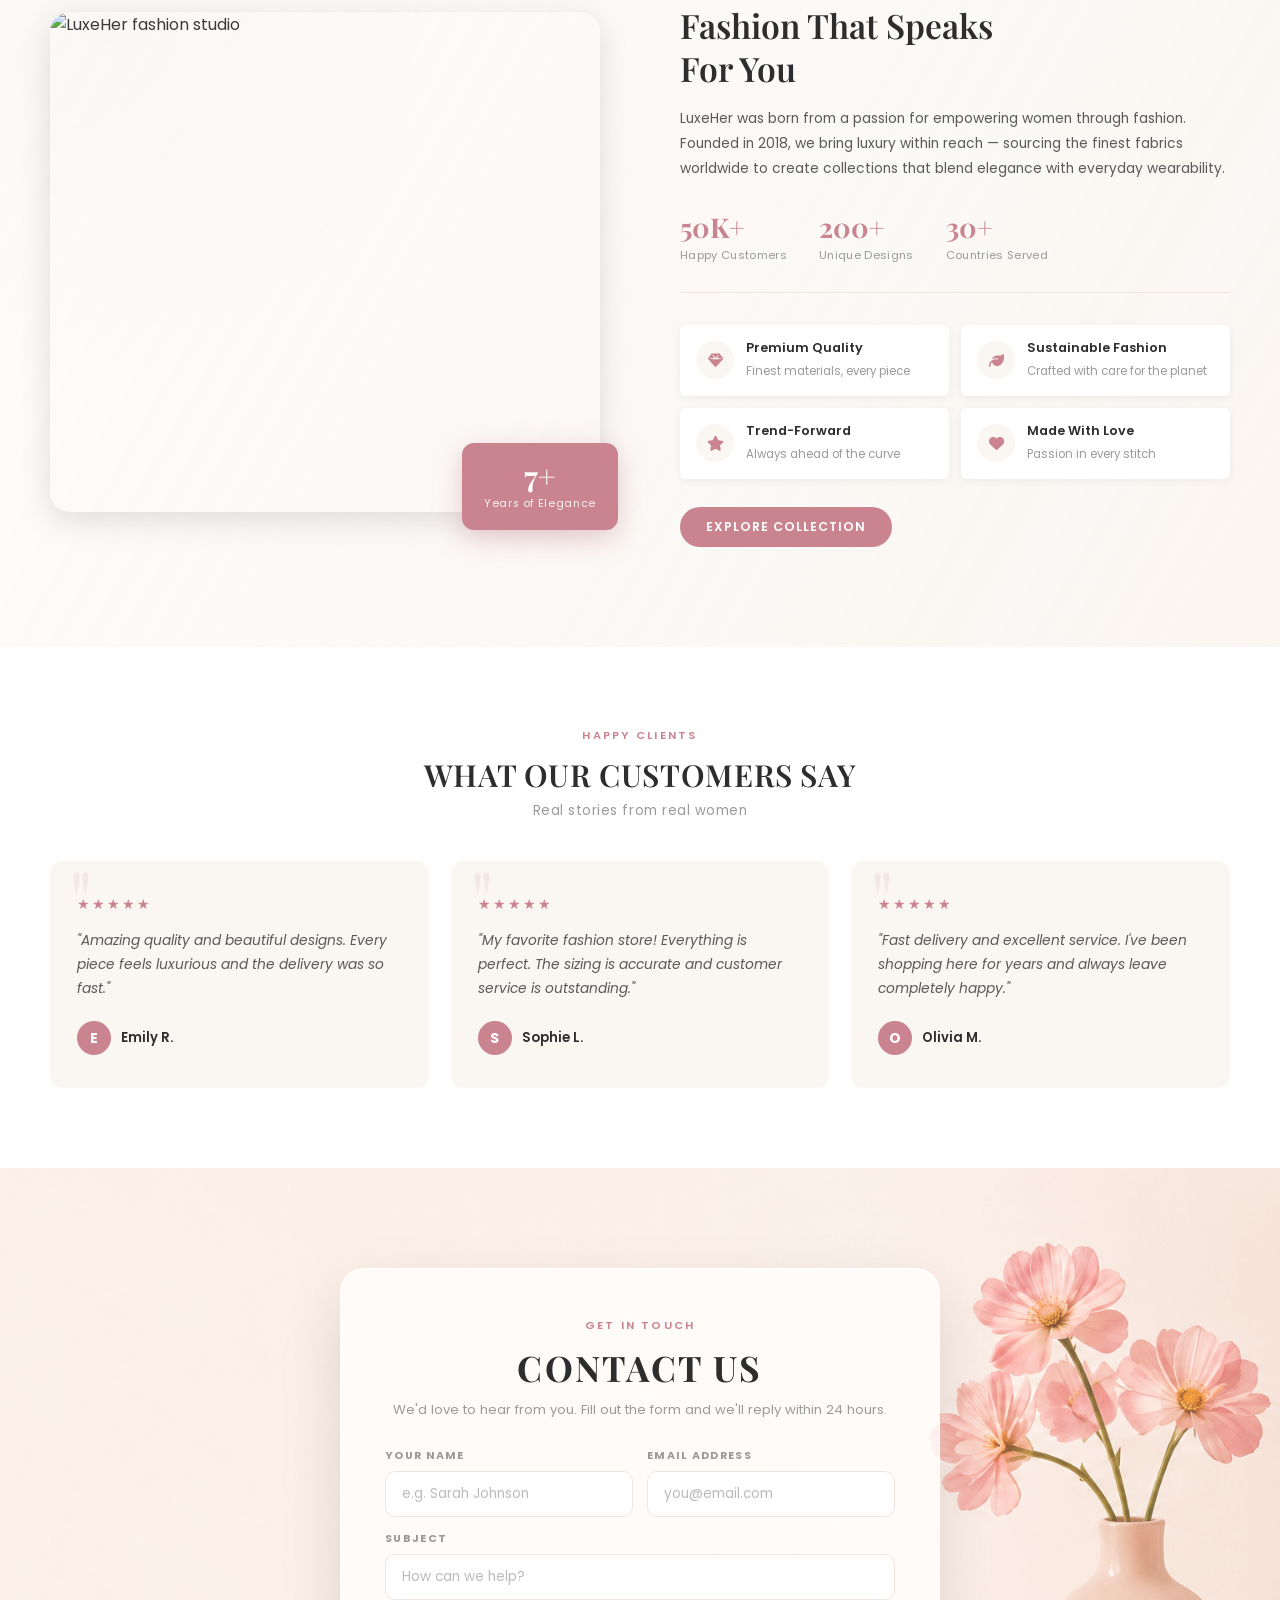
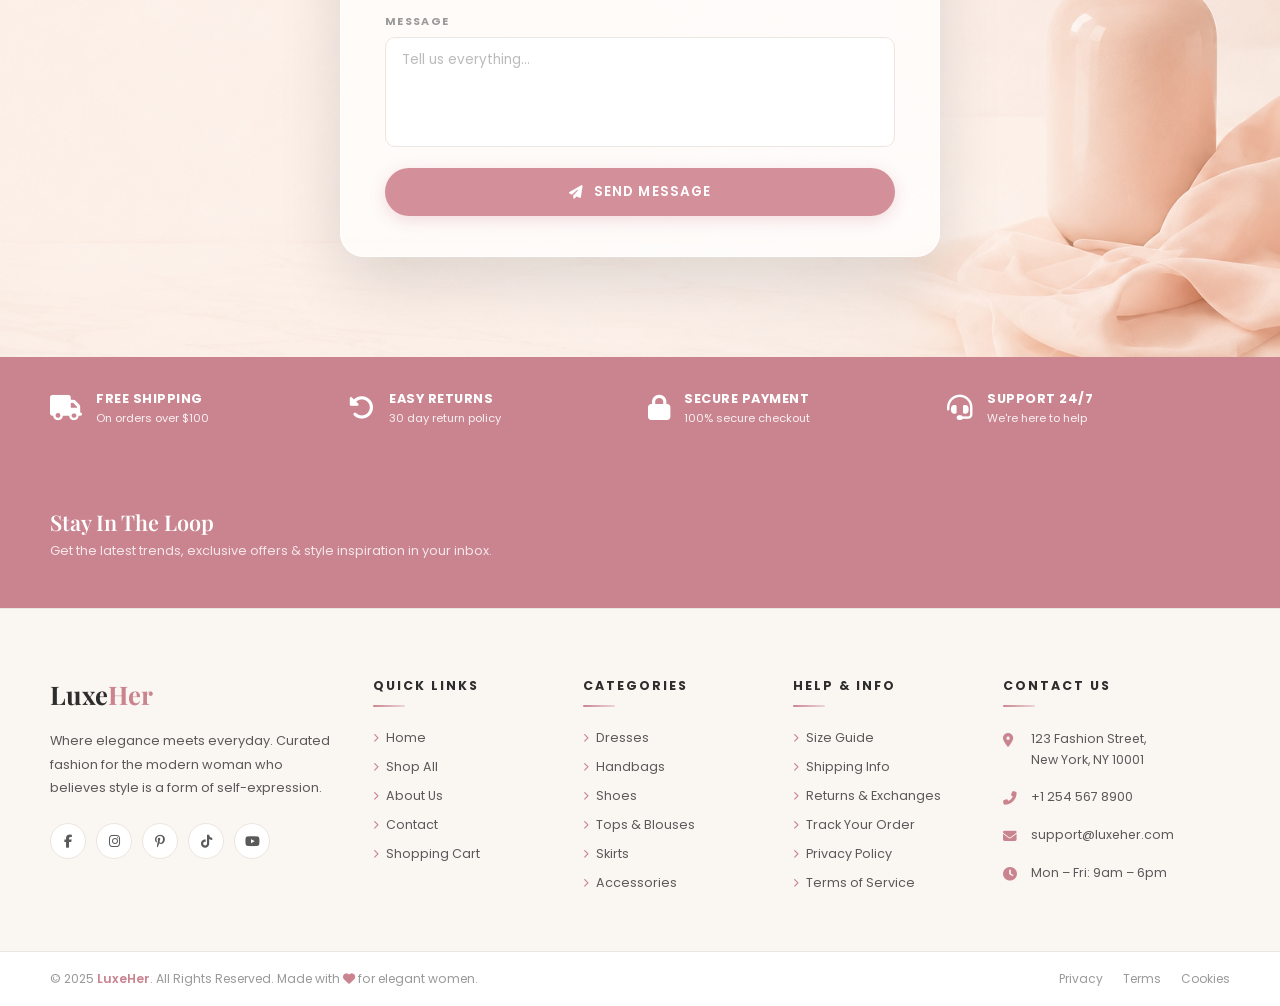
==== commit 94956562: "resposve" ====
--- a/index.html
+++ b/index.html
@@ -48,12 +48,17 @@
 
 <!-- Mobile menu -->
 <div class="mobile-menu" id="mobileMenu">
-  <a href="index.html"><i class="fas fa-home"></i> Home</a>
+  <form class="mobile-menu-search" action="search.html" method="get" role="search">
+    <i class="fas fa-search"></i>
+    <input type="search" name="q" placeholder="Search styles…" autocomplete="off" />
+  </form>
+  <a href="index.html" class="active"><i class="fas fa-home"></i> Home</a>
   <a href="shop.html"><i class="fas fa-store"></i> Shop</a>
   <a href="#about-section" class="smooth-link"><i class="fas fa-info-circle"></i> About</a>
   <a href="#contact-section" class="smooth-link"><i class="fas fa-envelope"></i> Contact</a>
   <a href="wishlist.html"><i class="fas fa-heart"></i> Wishlist</a>
   <a href="cart.html"><i class="fas fa-shopping-bag"></i> Cart</a>
+  <a href="search.html"><i class="fas fa-search"></i> Search</a>
 </div>
 
 <!-- ══════════════════════════════
--- a/css/style.css
+++ b/css/style.css
@@ -1823,3 +1823,435 @@
     transition-duration: 0.01ms !important;
   }
 }
+
+
+/* ══════════════════════════════════════════════════
+   FULL RESPONSIVE SYSTEM  — mobile-first overrides
+   Breakpoints: 1200 · 1024 · 900 · 768 · 480 · 360
+══════════════════════════════════════════════════ */
+
+/* ── 1200px ── */
+@media (max-width: 1200px) {
+  .footer-grid { grid-template-columns: 1.8fr 1fr 1fr 1fr; }
+  .footer-grid .footer-col:last-child { grid-column: 1 / -1; }
+  .products-grid, .shop-grid { grid-template-columns: repeat(3, 1fr); }
+}
+
+/* ── 1024px ── */
+@media (max-width: 1024px) {
+  .container { padding: 0 28px; }
+  .navbar { padding: 0 28px; }
+
+  .hero { height: auto; min-height: 460px; }
+  .hero-title { font-size: 2.5rem; }
+  .hero-content-wrap { padding: 60px 40px; }
+
+  .products-grid, .shop-grid { grid-template-columns: repeat(3, 1fr); gap: 18px; }
+  .categories-grid { grid-template-columns: repeat(3, 1fr); }
+  .features-grid { grid-template-columns: repeat(2, 1fr); }
+  .testimonials-grid { grid-template-columns: repeat(2, 1fr); }
+  .about-landing-grid { gap: 48px; }
+  .footer-grid { grid-template-columns: 1fr 1fr 1fr; gap: 32px; }
+  .footer-grid .footer-col:nth-child(4),
+  .footer-grid .footer-col:nth-child(5) { grid-column: auto; }
+
+  /* Product page */
+  .product-layout { grid-template-columns: 70px 1fr 1fr !important; gap: 28px !important; }
+
+  /* Cart */
+  .cart-layout { grid-template-columns: 1fr 300px; }
+  .checkout-layout { gap: 28px; }
+}
+
+/* ── 900px ── */
+@media (max-width: 900px) {
+  /* Tabs — scrollable row on tablet */
+  .collection-tabs {
+    flex-wrap: nowrap;
+    overflow-x: auto;
+    -webkit-overflow-scrolling: touch;
+    scrollbar-width: none;
+    justify-content: flex-start;
+    width: 100%;
+    padding: 6px 8px;
+  }
+  .collection-tabs::-webkit-scrollbar { display: none; }
+  .tab-btn { white-space: nowrap; flex-shrink: 0; }
+
+  .about-landing-grid { grid-template-columns: 1fr; gap: 32px; }
+  .about-landing-img img { height: 340px; }
+  .about-img-badge { right: 0; bottom: -14px; }
+  .about-landing-values { grid-template-columns: 1fr 1fr; }
+
+  .features-grid { grid-template-columns: repeat(2, 1fr); gap: 14px; }
+  .testimonials-grid { grid-template-columns: repeat(2, 1fr); }
+
+  .contact-landing { padding: 60px 16px; min-height: auto; }
+  .contact-form-row { grid-template-columns: 1fr; }
+  .contact-form-card { padding: 32px 20px; }
+
+  .footer-grid { grid-template-columns: 1fr 1fr; gap: 28px; }
+  .footer-col.footer-brand { grid-column: 1 / -1; }
+  .newsletter-inner { flex-direction: column; align-items: flex-start; gap: 20px; }
+  .newsletter-form { width: 100%; max-width: 480px; }
+
+  .cart-layout { grid-template-columns: 1fr; }
+  .cart-summary { position: static; }
+  .checkout-layout { grid-template-columns: 1fr !important; }
+  .checkout-summary { position: static !important; }
+  .checkout-row { grid-template-columns: 1fr !important; }
+  .about-two-col,
+  .contact-two-col { grid-template-columns: 1fr; gap: 32px; }
+  .about-features-grid { grid-template-columns: repeat(2, 1fr); }
+
+  /* Product page */
+  .product-layout { grid-template-columns: 1fr 1fr !important; gap: 20px !important; }
+  .product-thumbs { display: none !important; }
+  .related-grid { grid-template-columns: repeat(2, 1fr) !important; }
+}
+
+/* ── 768px — primary mobile breakpoint ── */
+@media (max-width: 768px) {
+  /* Base */
+  .container { padding: 0 16px; }
+
+  /* Navbar */
+  .navbar { padding: 0 16px; height: 60px; }
+  .nav-links { display: none; }
+  .hamburger { display: flex; }
+  .nav-search-wrap { display: none; }
+  .mobile-menu { top: 60px; }
+
+  /* Hero */
+  .hero { min-height: 420px; }
+  .hero-content-wrap { padding: 48px 20px 40px; max-width: 100%; text-align: center; }
+  .hero-title { font-size: 2rem; }
+  .hero-desc { max-width: 100%; font-size: 0.84rem; }
+  .hero-btns { justify-content: center; gap: 10px; }
+  .btn-primary, .btn-outline { padding: 10px 20px; font-size: 0.76rem; }
+
+  /* Sections spacing */
+  .categories  { padding: 48px 0; }
+  .new-collection { padding: 48px 0; }
+  .about-landing  { padding: 56px 0; }
+  .testimonials   { padding: 48px 0; }
+
+  /* Section titles */
+  .section-title { font-size: 1.5rem; }
+
+  /* Categories */
+  .categories-grid { grid-template-columns: repeat(2, 1fr); gap: 12px; }
+  .category-card img { height: 180px; }
+  .category-name { font-size: 1rem; }
+
+  /* Products */
+  .products-grid, .shop-grid { grid-template-columns: repeat(2, 1fr); gap: 14px; }
+  .product-info { padding: 10px 10px 8px; }
+  .product-name { font-size: 0.8rem; }
+  .product-price { font-size: 0.8rem; }
+  .product-card-atc { font-size: 0.7rem; padding: 9px 0; margin: auto 10px 10px; width: calc(100% - 20px); }
+  /* Always show action buttons on mobile (no hover) */
+  .product-actions { opacity: 1; transform: translateX(0); }
+
+  /* Collection tabs */
+  .collection-tabs { border-radius: 8px; background: transparent; padding: 0; gap: 6px; }
+  .tab-btn { padding: 7px 14px; font-size: 0.76rem; border-radius: 20px; background: var(--beige); }
+  .tab-btn.active { background: var(--rose); }
+
+  /* Summer banner */
+  .summer-banner { height: 240px; }
+  .summer-overlay { padding: 0 20px; }
+  .summer-title { font-size: 1.5rem; }
+  .summer-sub { font-size: 0.85rem; }
+
+  /* About */
+  .about-landing-grid { grid-template-columns: 1fr; gap: 24px; }
+  .about-landing-img img { height: 260px; }
+  .about-landing-title { font-size: 1.6rem; }
+  .about-stats { gap: 20px; }
+  .about-landing-values { grid-template-columns: 1fr; gap: 10px; }
+
+  /* Testimonials */
+  .testimonials-grid { grid-template-columns: 1fr; gap: 14px; }
+
+  /* Features bar */
+  .features-grid { grid-template-columns: repeat(2, 1fr); gap: 16px; padding: 0 16px; }
+  .feature-icon { font-size: 1.3rem; }
+
+  /* Footer */
+  .footer-main { padding: 40px 0 28px; }
+  .footer-grid { grid-template-columns: 1fr 1fr; gap: 24px; }
+  .footer-col.footer-brand { grid-column: 1 / -1; }
+  .footer-bottom-inner { flex-direction: column; text-align: center; gap: 8px; }
+  .footer-bottom-links { flex-wrap: wrap; justify-content: center; gap: 12px; }
+
+  /* Cart page */
+  .cart-items-header { display: none; }
+  .cart-item {
+    grid-template-columns: 90px 1fr auto !important;
+    gap: 12px !important;
+    align-items: start !important;
+  }
+  .cart-item-price { display: none; }
+  .cart-item-qty { grid-column: 2; }
+  .cart-item-total { grid-column: 2; font-size: 0.82rem; }
+  .cart-remove-btn { grid-column: 3; grid-row: 1; align-self: start; }
+
+  /* Shop page */
+  .shop-section { padding: 28px 16px 60px; }
+  .shop-filters { flex-wrap: wrap; gap: 10px; padding: 12px 14px; }
+  .shop-filter-tabs {
+    display: flex;
+    flex-wrap: nowrap;
+    overflow-x: auto;
+    -webkit-overflow-scrolling: touch;
+    scrollbar-width: none;
+    gap: 6px;
+    padding-bottom: 4px;
+    margin-bottom: 16px;
+  }
+  .shop-filter-tabs::-webkit-scrollbar { display: none; }
+  .shop-tab { white-space: nowrap; flex-shrink: 0; font-size: 0.76rem; padding: 6px 14px; }
+
+  /* Product page */
+  .product-layout { grid-template-columns: 1fr !important; gap: 16px !important; padding: 0 16px !important; }
+  .product-main-img img { height: 320px; }
+  .product-detail-name { font-size: 1.5rem; }
+  .product-features { grid-template-columns: repeat(2, 1fr); gap: 8px; }
+  .related-section { padding: 32px 16px; }
+  .related-grid { grid-template-columns: repeat(2, 1fr) !important; gap: 14px; }
+
+  /* Breadcrumb */
+  .breadcrumb-bar { padding: 12px 16px; }
+
+  /* Checkout */
+  .checkout-section { padding: 24px 0 48px; }
+
+  /* Wishlist */
+  .wishlist-section { padding: 32px 0 56px; }
+  .wishlist-row { flex-direction: column !important; align-items: flex-start !important; gap: 14px !important; }
+  .wishlist-row-img { width: 100% !important; height: 220px !important; }
+  .wishlist-row-img img { width: 100%; height: 100%; object-fit: cover; border-radius: var(--radius-sm); }
+  .wishlist-row-actions { width: 100%; flex-direction: row !important; }
+  .wishlist-row-actions .btn-primary { flex: 1; justify-content: center; }
+
+  /* Page banners */
+  .page-banner { padding: 36px 20px; }
+  .page-banner h1 { font-size: 1.9rem; }
+  .page-banner-simple { padding: 24px 16px; }
+  .page-banner-simple h1 { font-size: 1.5rem; }
+}
+
+/* ── 480px ── */
+@media (max-width: 480px) {
+  /* Hero */
+  .hero { min-height: 360px; }
+  .hero-title { font-size: 1.7rem; }
+  .hero-tag { font-size: 0.6rem; }
+  .hero-btns { flex-direction: column; align-items: center; width: 100%; }
+  .hero-btns a { width: 100%; text-align: center; justify-content: center; }
+
+  /* Categories — 2 col stays but smaller */
+  .categories-grid { gap: 10px; }
+  .category-card img { height: 150px; }
+  .category-name { font-size: 0.88rem; }
+
+  /* Products — single column on very small screens */
+  .products-grid, .shop-grid { grid-template-columns: repeat(2, 1fr); gap: 10px; }
+
+  /* Section titles */
+  .section-title { font-size: 1.35rem; }
+
+  /* Tabs — hide label, smaller pills */
+  .search-cats-label,
+  .search-quick-label { display: none; }
+  .tab-btn { padding: 6px 12px; font-size: 0.72rem; }
+
+  /* Features */
+  .features-grid { grid-template-columns: 1fr 1fr; gap: 12px; }
+  .feature-icon { font-size: 1.1rem; }
+  .feature-title { font-size: 0.72rem; }
+
+  /* Footer */
+  .footer-grid { grid-template-columns: 1fr; }
+  .footer-col.footer-brand { grid-column: auto; }
+  .footer-socials { flex-wrap: wrap; gap: 8px; }
+
+  /* Summer banner */
+  .summer-banner { height: 200px; }
+  .summer-title { font-size: 1.2rem; }
+  .summer-btn { padding: 9px 20px; font-size: 0.72rem; }
+
+  /* Cart item img */
+  .cart-item { grid-template-columns: 72px 1fr auto !important; }
+
+  /* Product detail */
+  .product-detail-name { font-size: 1.3rem; }
+  .product-main-img img { height: 260px; }
+  .related-grid { grid-template-columns: repeat(2, 1fr) !important; gap: 10px; }
+  .size-options { gap: 6px; }
+  .size-btn { min-width: 38px; height: 36px; font-size: 0.75rem; }
+
+  /* About */
+  .about-stats { flex-direction: row; flex-wrap: wrap; gap: 16px; }
+  .stat-num { font-size: 1.4rem; }
+
+  /* Modals */
+  .quick-view-panel {
+    flex-direction: column !important;
+    max-height: 90vh;
+    overflow-y: auto;
+  }
+  .quick-view-img { max-width: 100% !important; }
+
+  /* Page banner */
+  .page-banner h1 { font-size: 1.5rem; }
+
+  /* Nav search on mobile (hidden) */
+  .nav-search-wrap { display: none !important; }
+}
+
+/* ── 360px — extra-small phones ── */
+@media (max-width: 360px) {
+  .hero-title { font-size: 1.5rem; }
+  .products-grid, .shop-grid { grid-template-columns: 1fr; gap: 14px; }
+  .categories-grid { grid-template-columns: 1fr; gap: 12px; }
+  .category-card img { height: 200px; }
+  .features-grid { grid-template-columns: 1fr; }
+  .collection-tabs { gap: 4px; }
+  .tab-btn { padding: 6px 10px; font-size: 0.7rem; }
+  .footer-bottom-links { flex-direction: column; gap: 6px; }
+  .footer-grid { grid-template-columns: 1fr; }
+}
+
+/* ══════════════════════════════════════════════════
+   MODAL — mobile responsive
+══════════════════════════════════════════════════ */
+@media (max-width: 768px) {
+  .modal-backdrop { padding: 12px; align-items: flex-end !important; }
+  .quick-view-panel {
+    flex-direction: column !important;
+    border-radius: 20px 20px 0 0 !important;
+    max-height: 88vh;
+    overflow-y: auto;
+    width: 100% !important;
+    max-width: 100% !important;
+  }
+  .quick-view-img { width: 100% !important; max-height: 280px; }
+  .quick-view-img img { height: 280px; object-fit: cover; }
+  .quick-view-copy { padding: 20px 20px 28px !important; }
+  .confirm-panel { width: calc(100% - 24px) !important; }
+}
+
+/* ══════════════════════════════════════════════════
+   MOBILE MENU — search bar inside mobile menu
+══════════════════════════════════════════════════ */
+.mobile-menu-search {
+  display: flex;
+  align-items: center;
+  background: var(--beige);
+  border: 1.5px solid var(--border);
+  border-radius: var(--radius-pill);
+  padding: 8px 14px;
+  gap: 8px;
+  margin-bottom: 8px;
+}
+.mobile-menu-search i { color: var(--light-text); font-size: 0.8rem; }
+.mobile-menu-search input {
+  flex: 1;
+  border: none;
+  outline: none;
+  background: transparent;
+  font-family: inherit;
+  font-size: 0.84rem;
+  color: var(--dark);
+}
+.mobile-menu-search input::placeholder { color: #bbb; }
+.mobile-menu-search:focus-within { border-color: var(--rose); }
+
+/* ══════════════════════════════════════════════════
+   UTILITY — touch targets, tap highlights
+══════════════════════════════════════════════════ */
+@media (max-width: 768px) {
+  /* Ensure all tap targets are at least 44px */
+  .nav-icon-btn { width: 44px; height: 44px; }
+  .action-btn   { width: 40px; height: 40px; }
+  .cart-qty-btn, .qty-btn { width: 40px; height: 40px; }
+  .hamburger    { padding: 10px 8px; }
+
+  /* Remove hover transforms on touch (they stay "stuck") */
+  .product-card:hover { transform: none; }
+  .category-card:hover { transform: none; }
+  .about-value-card:hover { transform: none; }
+  .feature-item:hover  { transform: none; }
+  .btn-primary:hover   { transform: none; }
+  .btn-outline-dark:hover { transform: none; }
+  .product-card-atc { border-radius: var(--radius-pill); display: flex; align-items: center; justify-content: center; gap: 6px; }
+
+  /* Keep badge counts visible */
+  .cart-count, .wishlist-count { font-size: 0.55rem; }
+
+  /* Smooth scroll on iOS */
+  html { -webkit-overflow-scrolling: touch; }
+
+  /* Prevent text from overflowing on small screens */
+  * { word-break: break-word; }
+}
+
+/* ══════════════════════════════════════════════════
+   PRODUCT CATEGORY BADGE — always show on mobile
+══════════════════════════════════════════════════ */
+@media (max-width: 768px) {
+  .product-category { font-size: 0.63rem; letter-spacing: 0.06em; }
+  .product-rating   { display: none; }   /* saves space on small cards */
+}
+
+/* ══════════════════════════════════════════════════
+   SHOP PAGE — filter bar mobile
+══════════════════════════════════════════════════ */
+@media (max-width: 768px) {
+  .shop-section { padding: 20px 16px 56px; }
+  .shop-filters {
+    flex-direction: row;
+    flex-wrap: wrap;
+    align-items: center;
+    gap: 8px;
+    padding: 10px 12px;
+    background: var(--beige);
+    border-radius: var(--radius-sm);
+  }
+  .filter-divider { display: none; }
+  .filter-label { font-size: 0.7rem; }
+  .filter-select { font-size: 0.76rem; padding: 6px 24px 6px 10px; }
+  .shop-results-count { font-size: 0.74rem; color: var(--light-text); margin-left: auto; }
+  #categoryFilter { max-width: 130px; }
+}
+
+/* ══════════════════════════════════════════════════
+   PRODUCT CARD ATC — consistent cross-device
+══════════════════════════════════════════════════ */
+.product-card-atc {
+  display: flex;
+  align-items: center;
+  justify-content: center;
+  gap: 6px;
+  color: #fff;
+  background: #D4909A;
+  border: none;
+  border-radius: var(--radius-pill);
+  font-family: inherit;
+  font-weight: 600;
+  letter-spacing: 0.06em;
+  cursor: pointer;
+  transition: background 0.3s, transform 0.2s, box-shadow 0.3s;
+  box-shadow: 0 4px 14px rgba(212,144,154,0.28);
+  width: calc(100% - 28px);
+  margin: auto 14px 14px;
+  padding: 11px 0;
+  font-size: 0.76rem;
+  text-transform: uppercase;
+}
+.product-card-atc:hover { background: #C17A87; transform: translateY(-2px); box-shadow: 0 6px 20px rgba(212,144,154,0.4); }
+@media (max-width: 768px) {
+  .product-card-atc { transform: none !important; font-size: 0.7rem; padding: 9px 0; }
+}
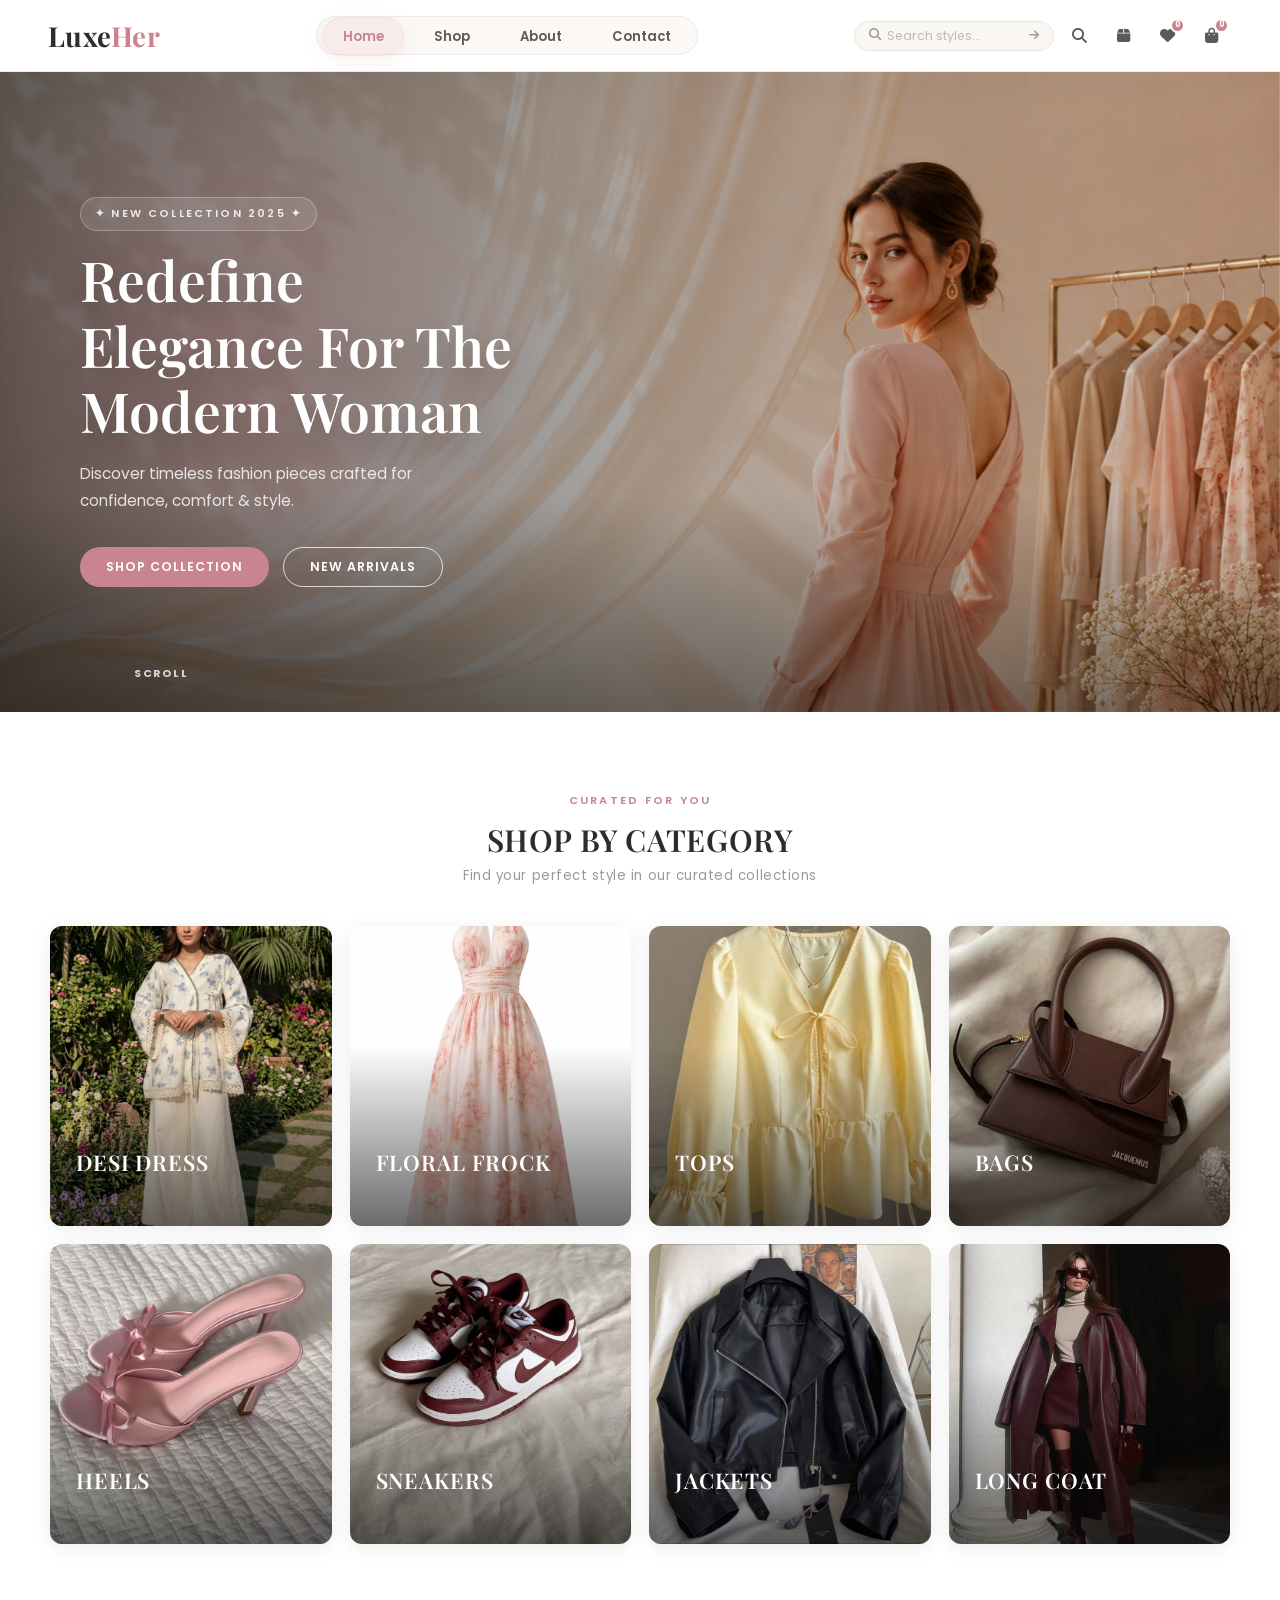
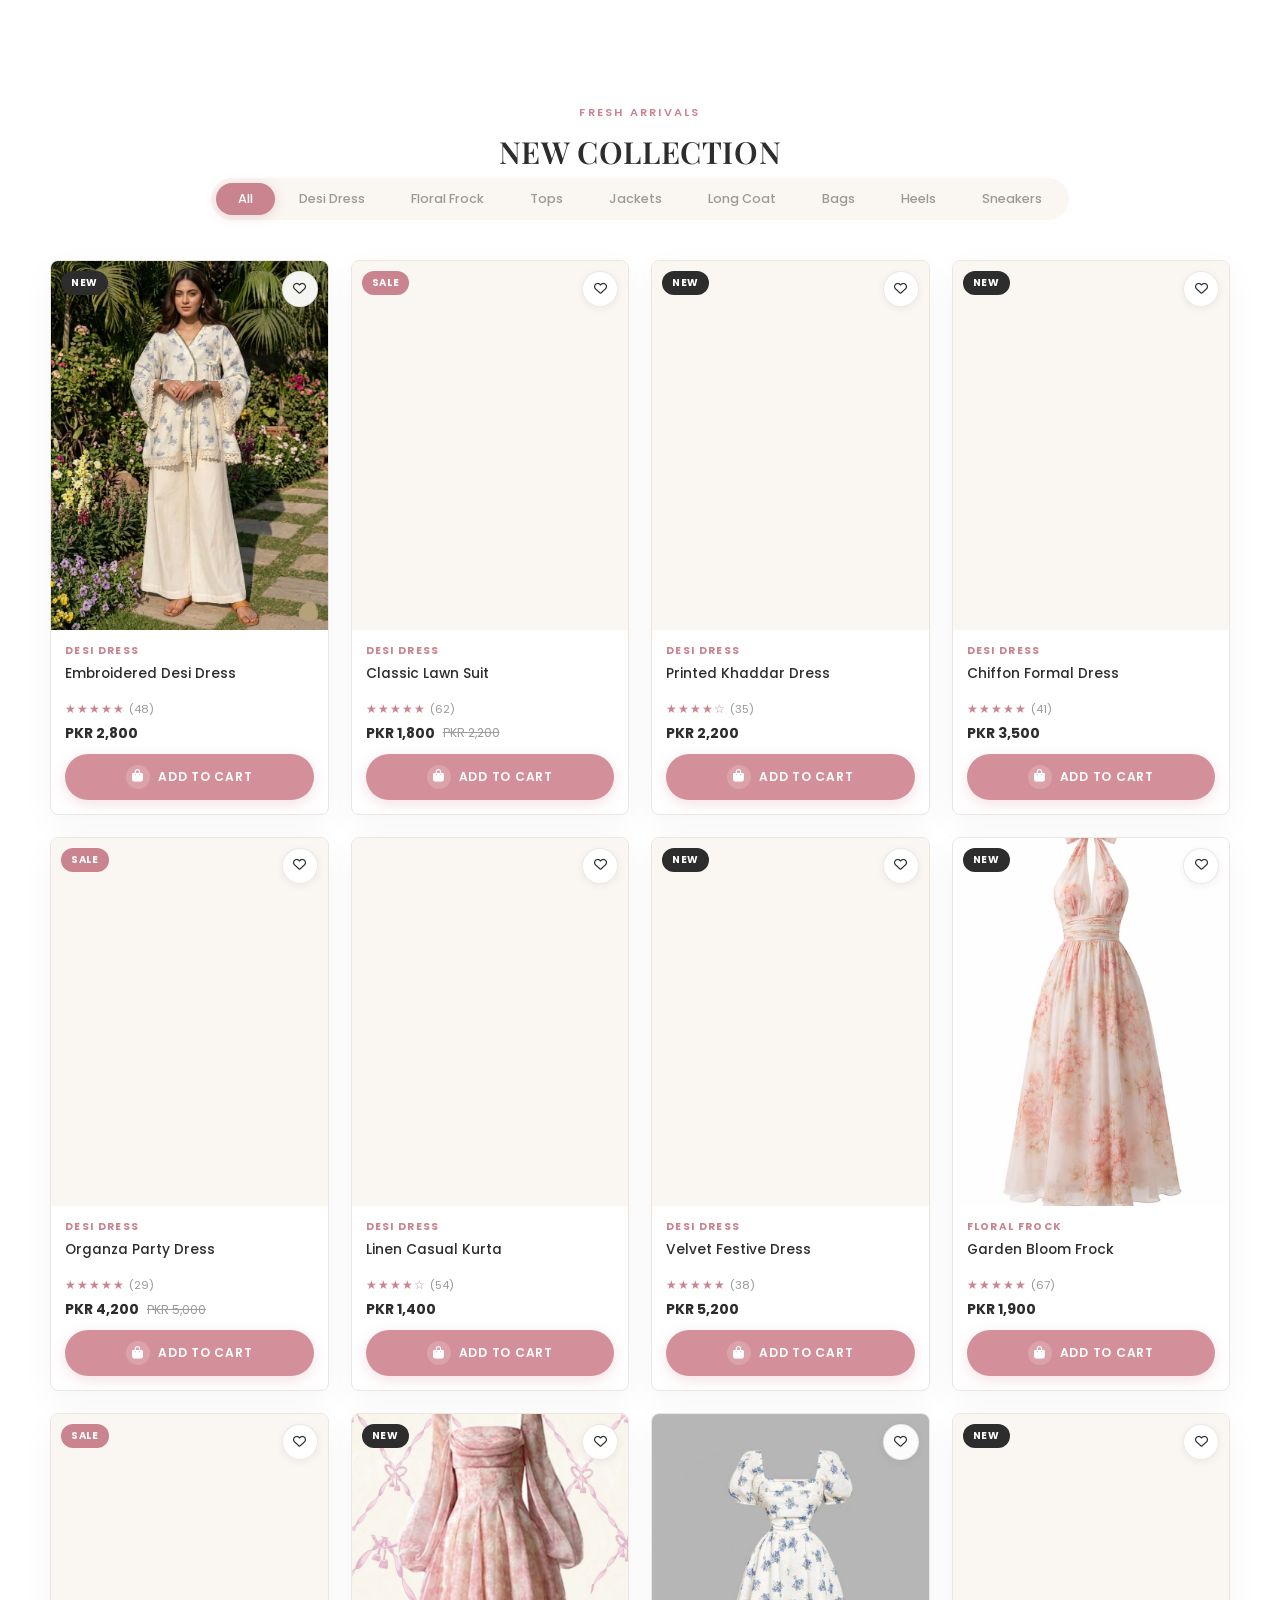
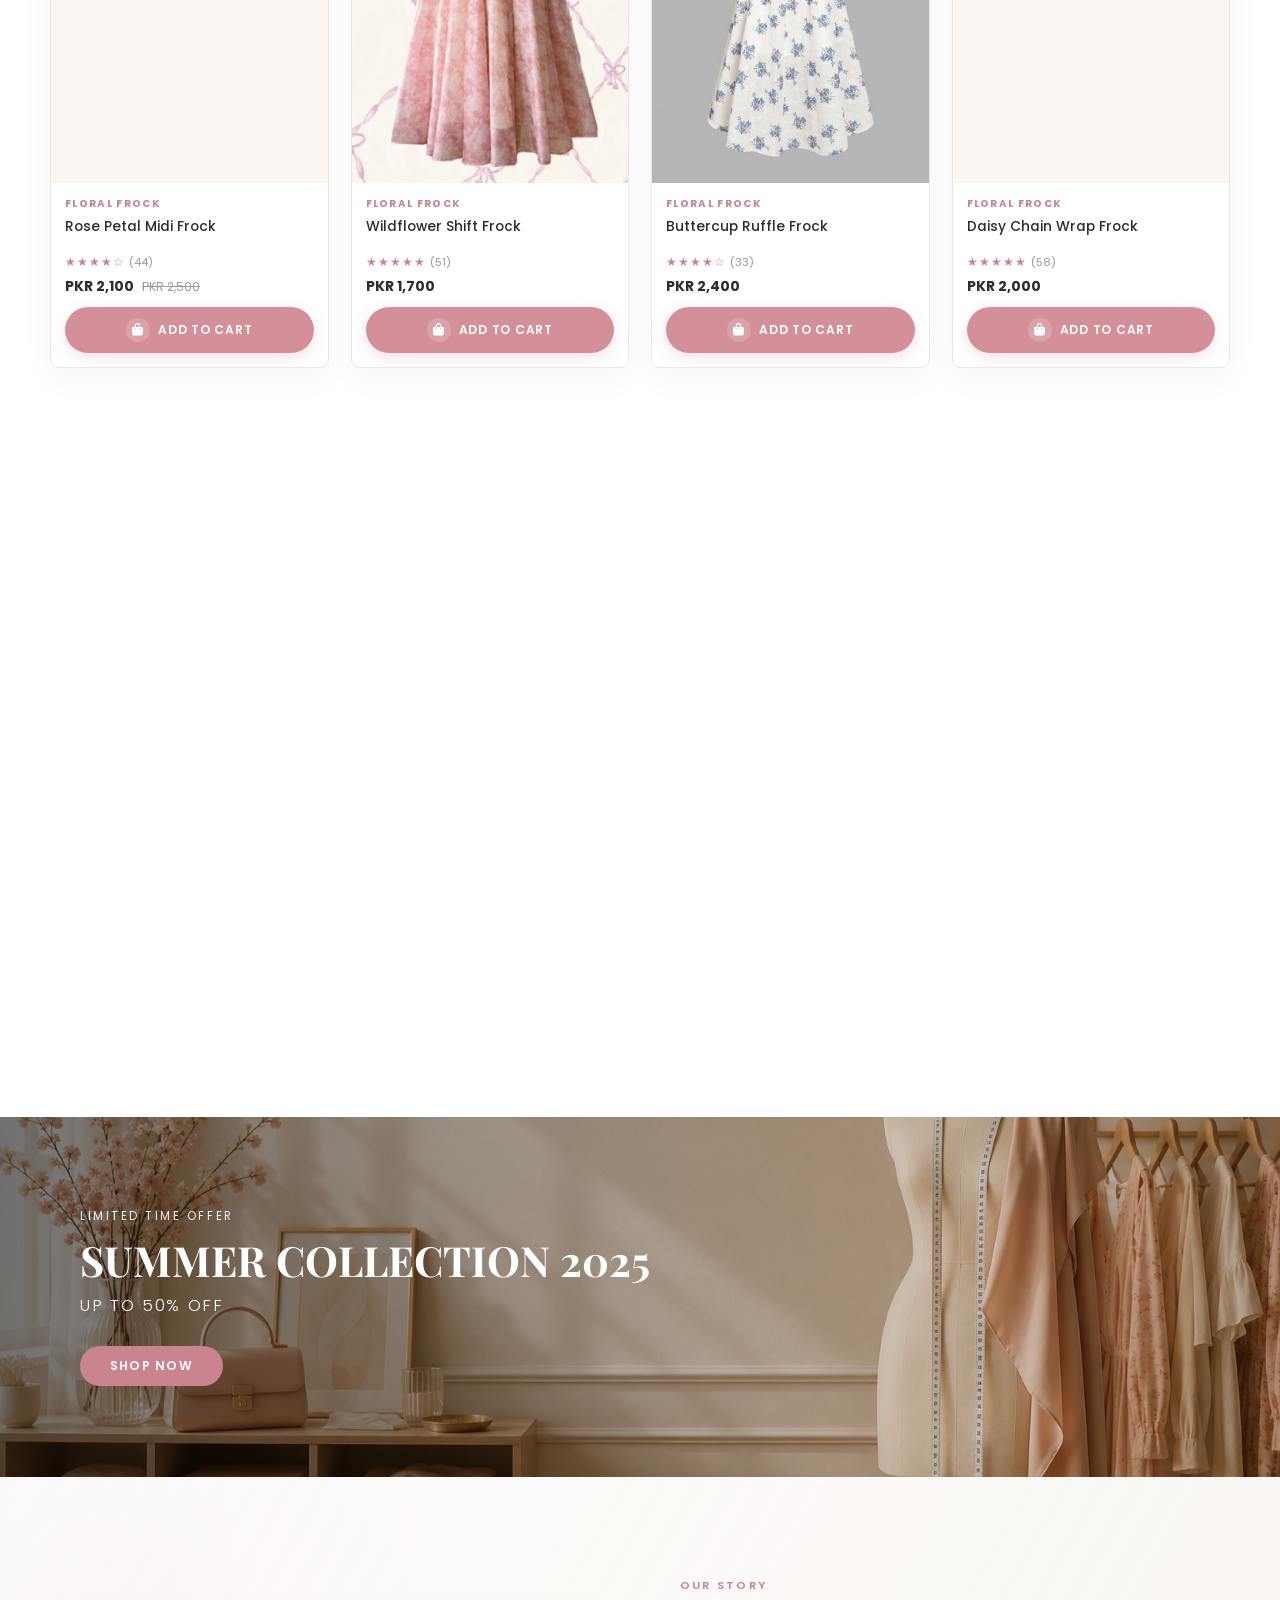
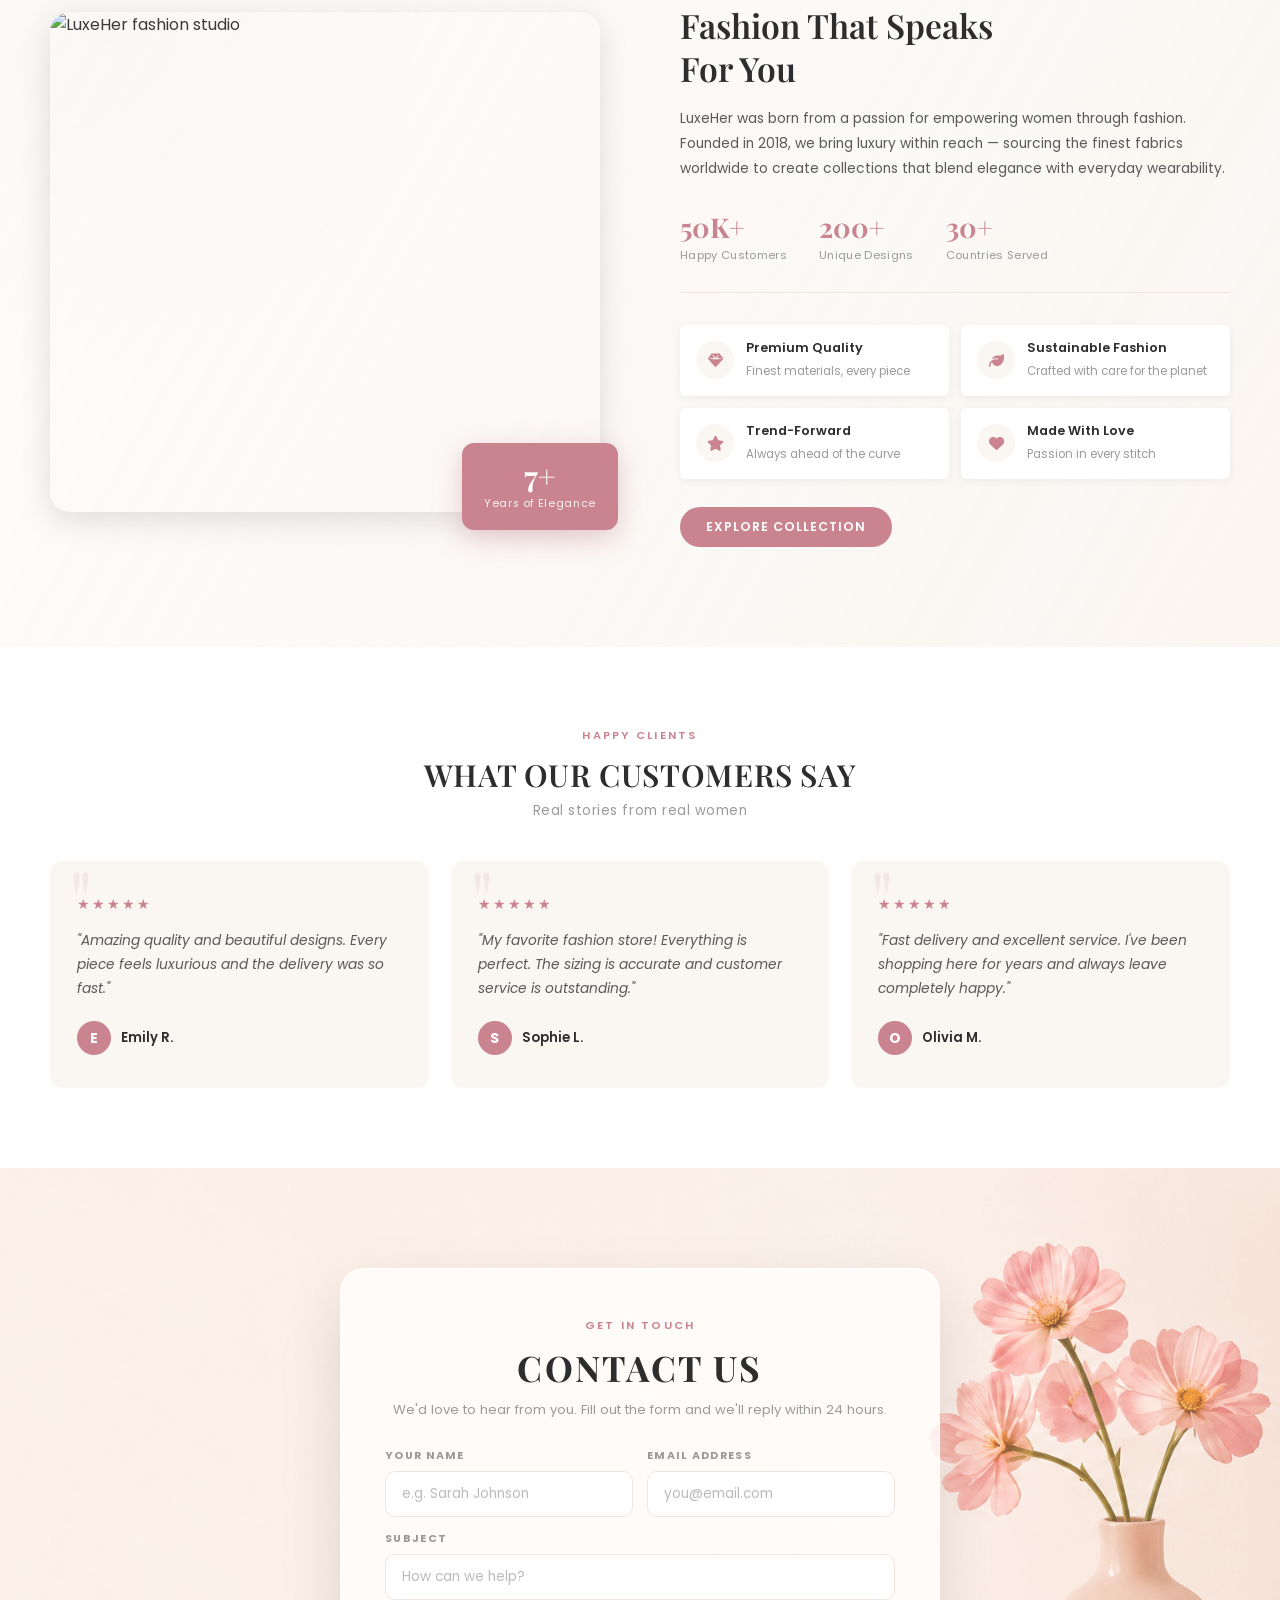
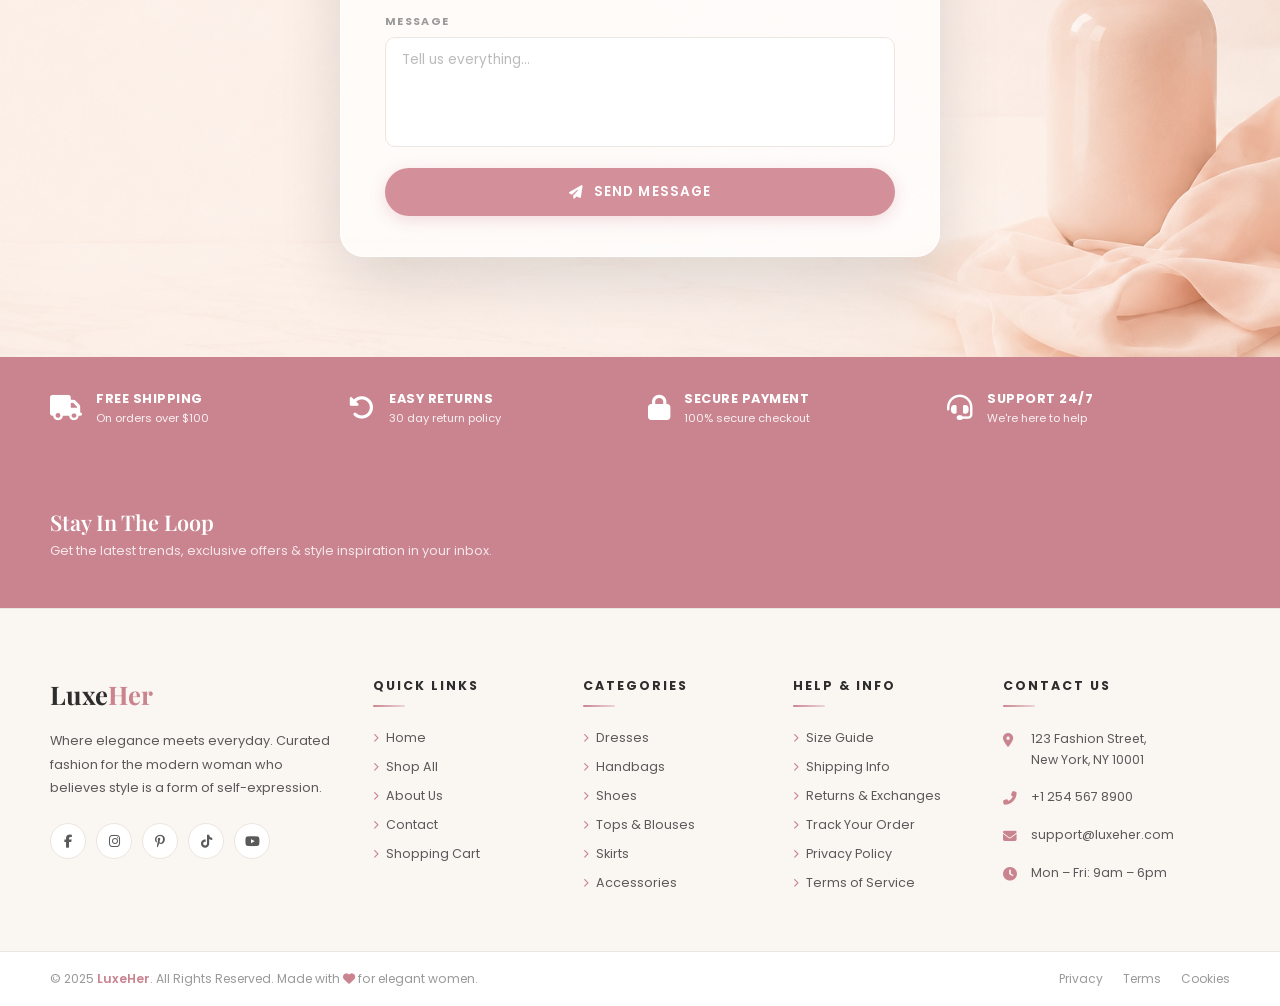
==== commit 6e297ce3: "tarck :" ====
--- a/index.html
+++ b/index.html
@@ -32,7 +32,7 @@
     </div>
     <div class="nav-icons">
       <a href="search.html" class="nav-icon-btn" aria-label="Search"><i class="fas fa-search"></i></a>
-      <a href="#" class="nav-icon-btn" aria-label="Account"><i class="fas fa-user"></i></a>
+      <a href="track-order.html" class="nav-icon-btn" aria-label="Track Order" title="Track Order"><i class="fas fa-box"></i><span class="orders-count-badge" style="display:none;"></span></a>
       <a href="wishlist.html" class="nav-icon-btn wishlist-icon" aria-label="Wishlist">
         <i class="fas fa-heart"></i>
         <span class="wishlist-count">0</span>
@@ -56,6 +56,7 @@
   <a href="shop.html"><i class="fas fa-store"></i> Shop</a>
   <a href="#about-section" class="smooth-link"><i class="fas fa-info-circle"></i> About</a>
   <a href="#contact-section" class="smooth-link"><i class="fas fa-envelope"></i> Contact</a>
+  <a href="track-order.html"><i class="fas fa-box"></i> Track Order</a>
   <a href="wishlist.html"><i class="fas fa-heart"></i> Wishlist</a>
   <a href="cart.html"><i class="fas fa-shopping-bag"></i> Cart</a>
   <a href="search.html"><i class="fas fa-search"></i> Search</a>
--- a/css/style.css
+++ b/css/style.css
@@ -2255,3 +2255,56 @@
 @media (max-width: 768px) {
   .product-card-atc { transform: none !important; font-size: 0.7rem; padding: 9px 0; }
 }
+
+/* ══════════════════════════════════════════════════
+   FOOTER MOBILE — 2×2 grid
+══════════════════════════════════════════════════ */
+@media (max-width: 768px) {
+  .footer-grid {
+    grid-template-columns: 1fr 1fr !important;
+    gap: 28px 20px !important;
+  }
+  .footer-col.footer-brand {
+    grid-column: 1 / -1 !important;  /* brand row spans full width */
+  }
+  /* Each pair of cols fills one row = 2×2 */
+  .footer-col:nth-child(2),
+  .footer-col:nth-child(3) { grid-column: auto; }
+  .footer-col:nth-child(4),
+  .footer-col:nth-child(5) { grid-column: auto; }
+
+  .footer-main { padding: 36px 0 24px; }
+  .footer-col-title { font-size: 0.75rem; margin-bottom: 14px; }
+  .footer-links a  { font-size: 0.76rem; }
+  .footer-brand-desc { font-size: 0.76rem; }
+}
+
+@media (max-width: 480px) {
+  /* Keep 2×2 even on very small phones */
+  .footer-grid {
+    grid-template-columns: 1fr 1fr !important;
+    gap: 22px 14px !important;
+  }
+  .footer-col.footer-brand {
+    grid-column: 1 / -1 !important;
+  }
+}
+
+/* ══ Orders count badge (Track Order icon) ══ */
+.orders-count-badge {
+  position: absolute;
+  top: 3px; right: 3px;
+  background: #e65100;      /* orange — "active/pending" feel */
+  color: #fff;
+  font-size: 0.5rem;
+  width: 15px; height: 15px;
+  border-radius: 50%;
+  display: flex;
+  align-items: center;
+  justify-content: center;
+  font-weight: 700;
+  border: 2px solid #fff;
+  transition: transform 0.2s ease;
+  pointer-events: none;
+}
+.orders-count-badge.bump { animation: badgePulse 0.32s ease; }
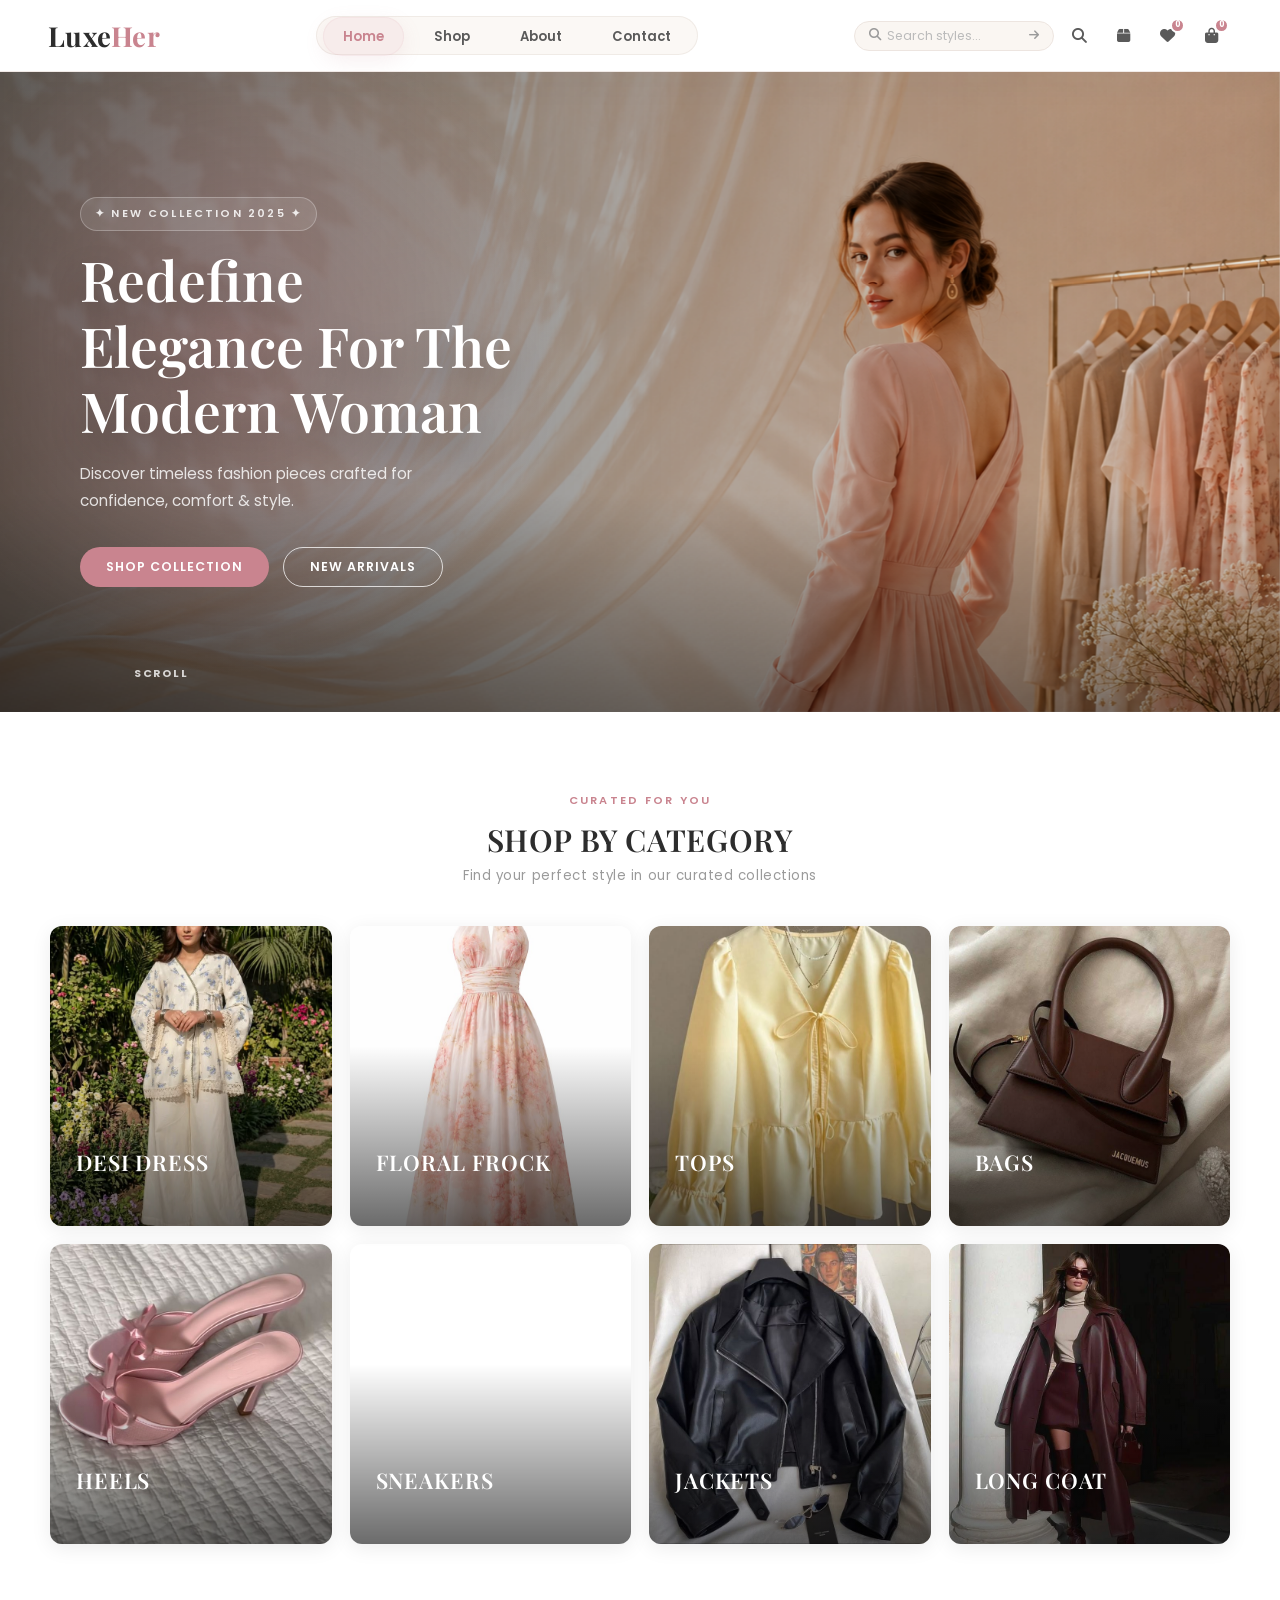
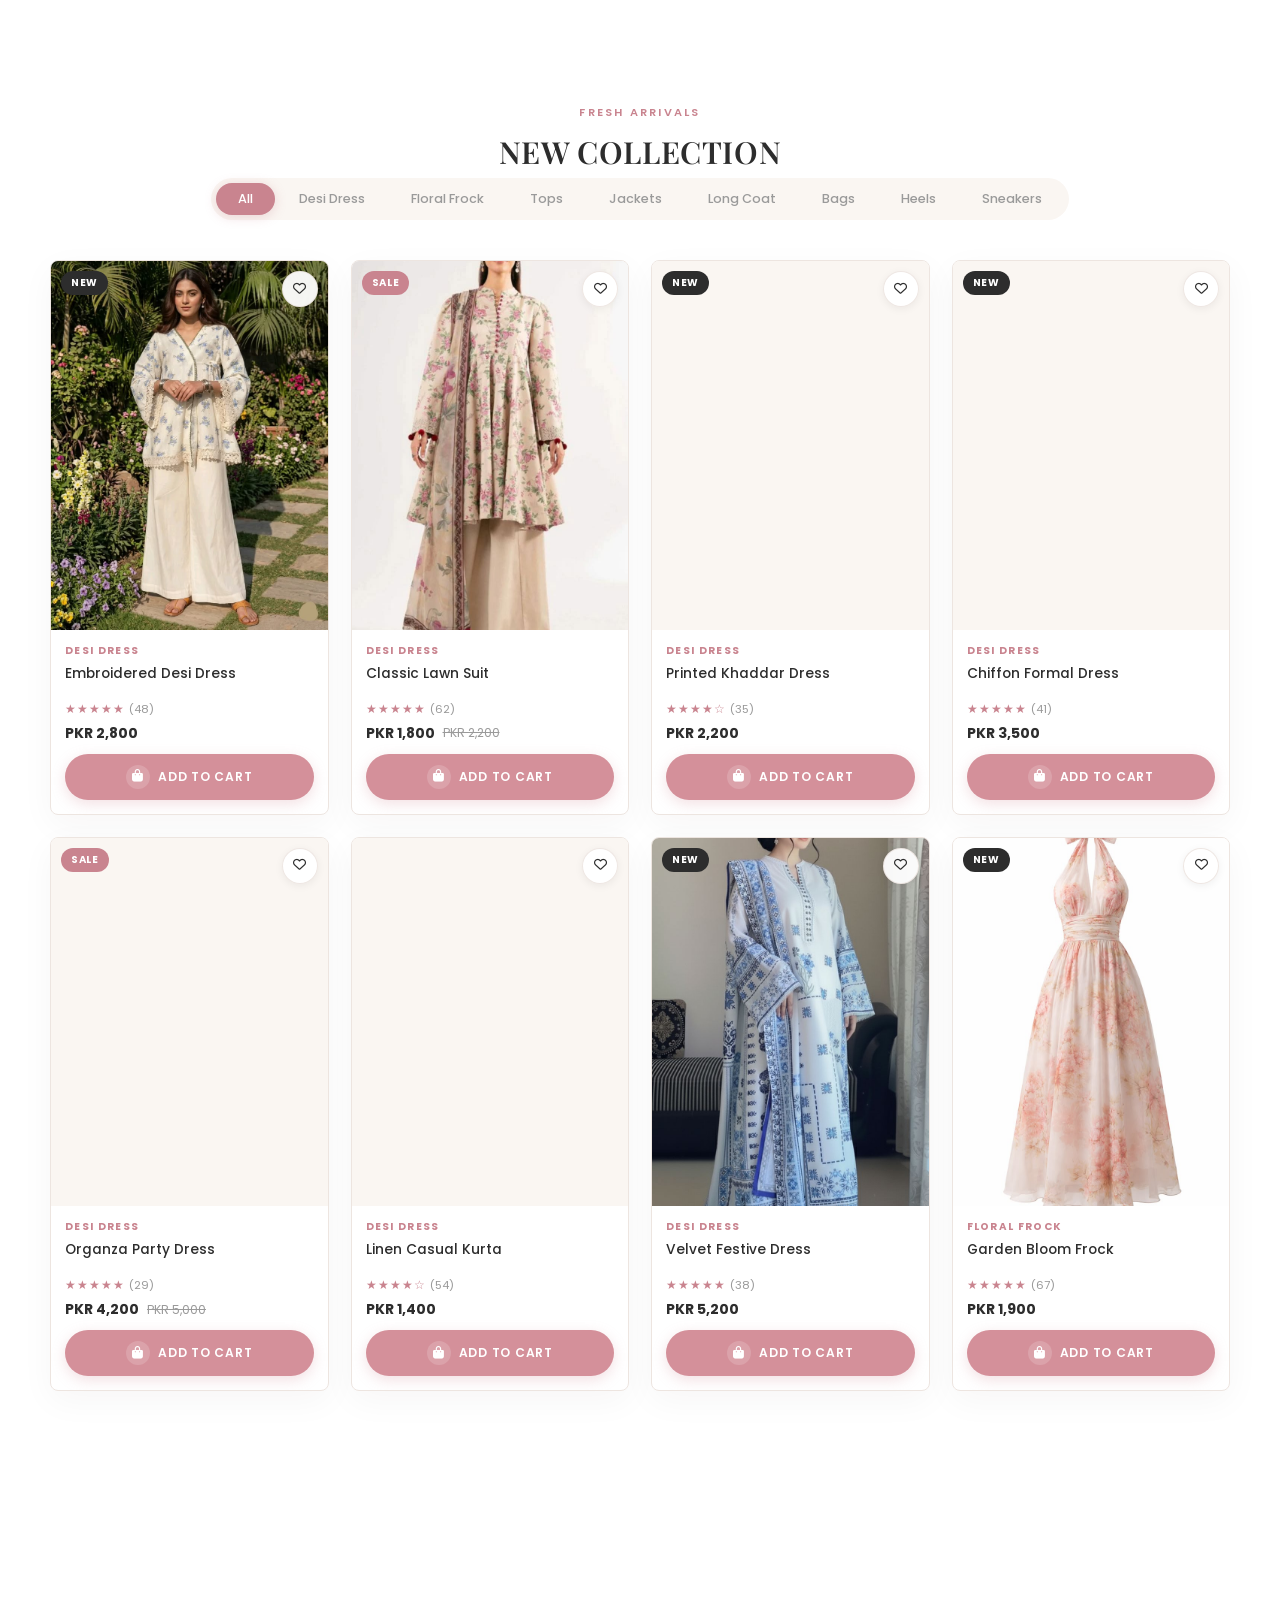
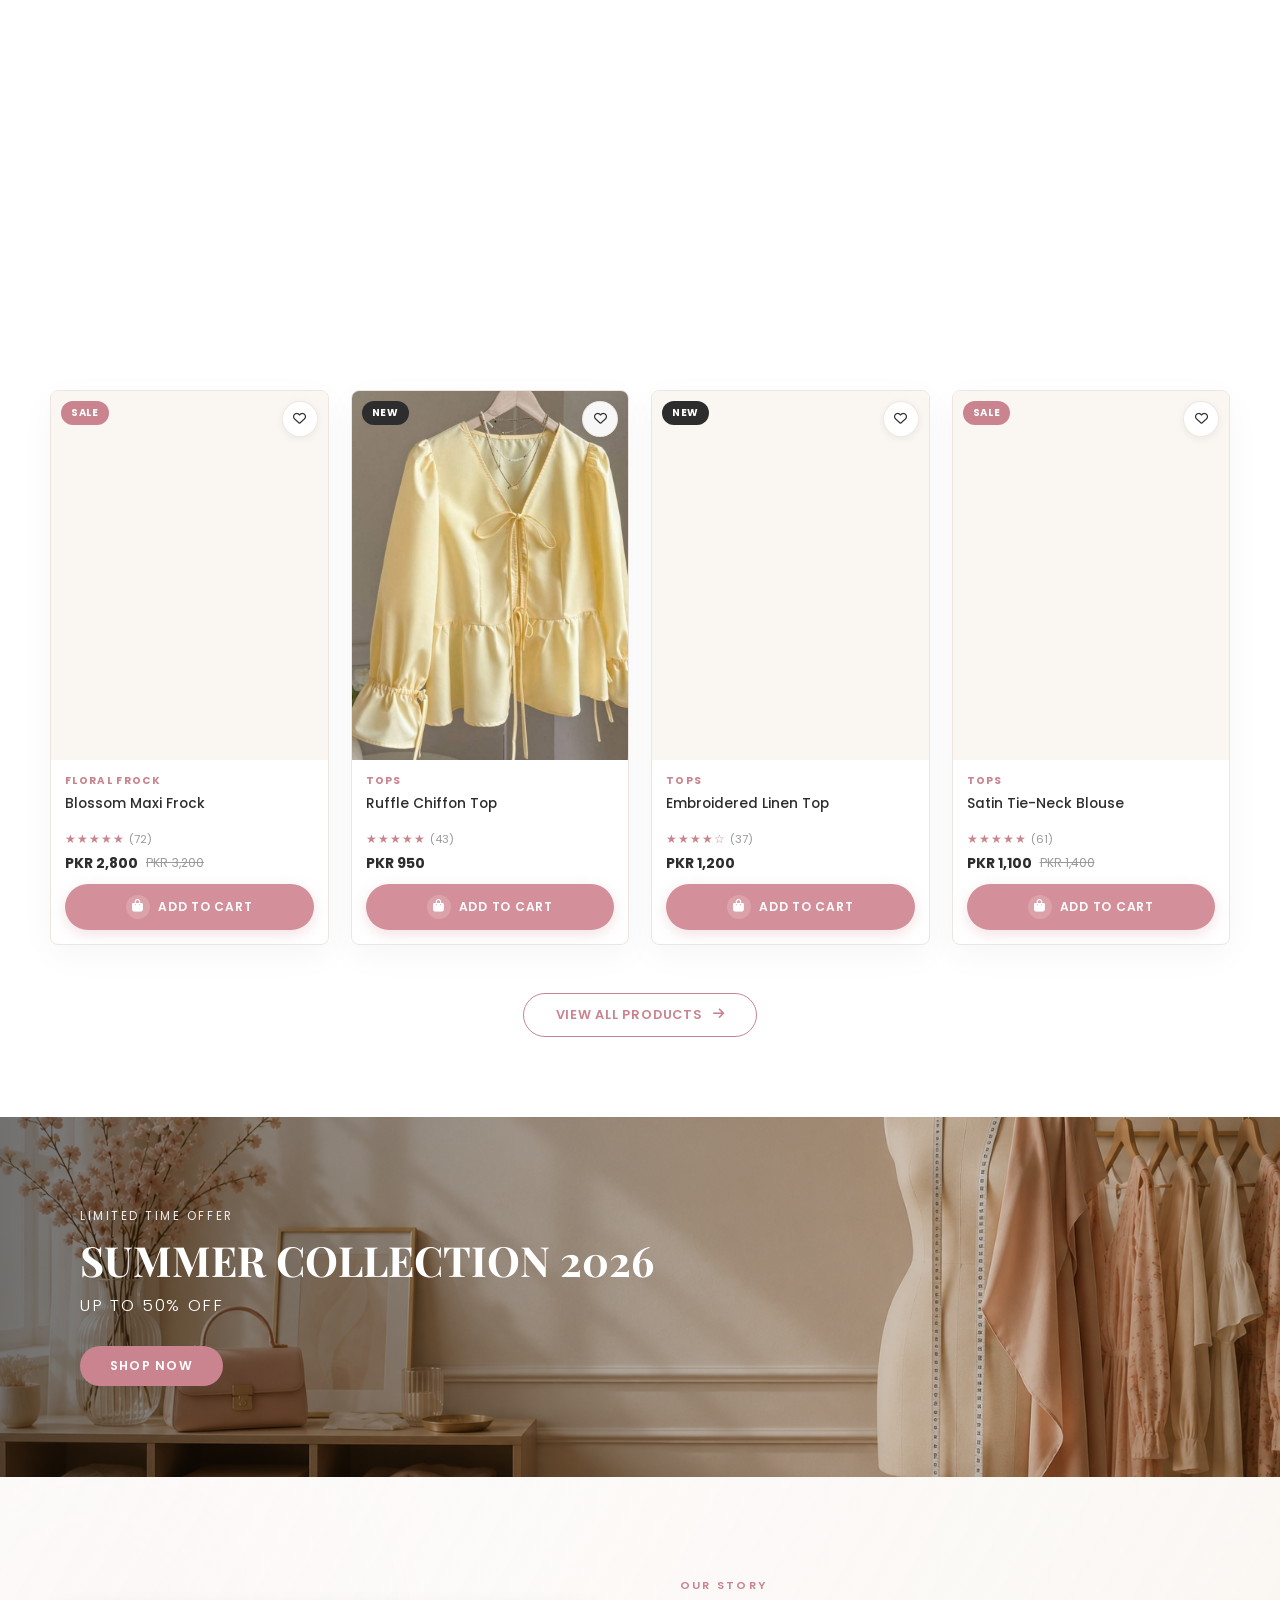
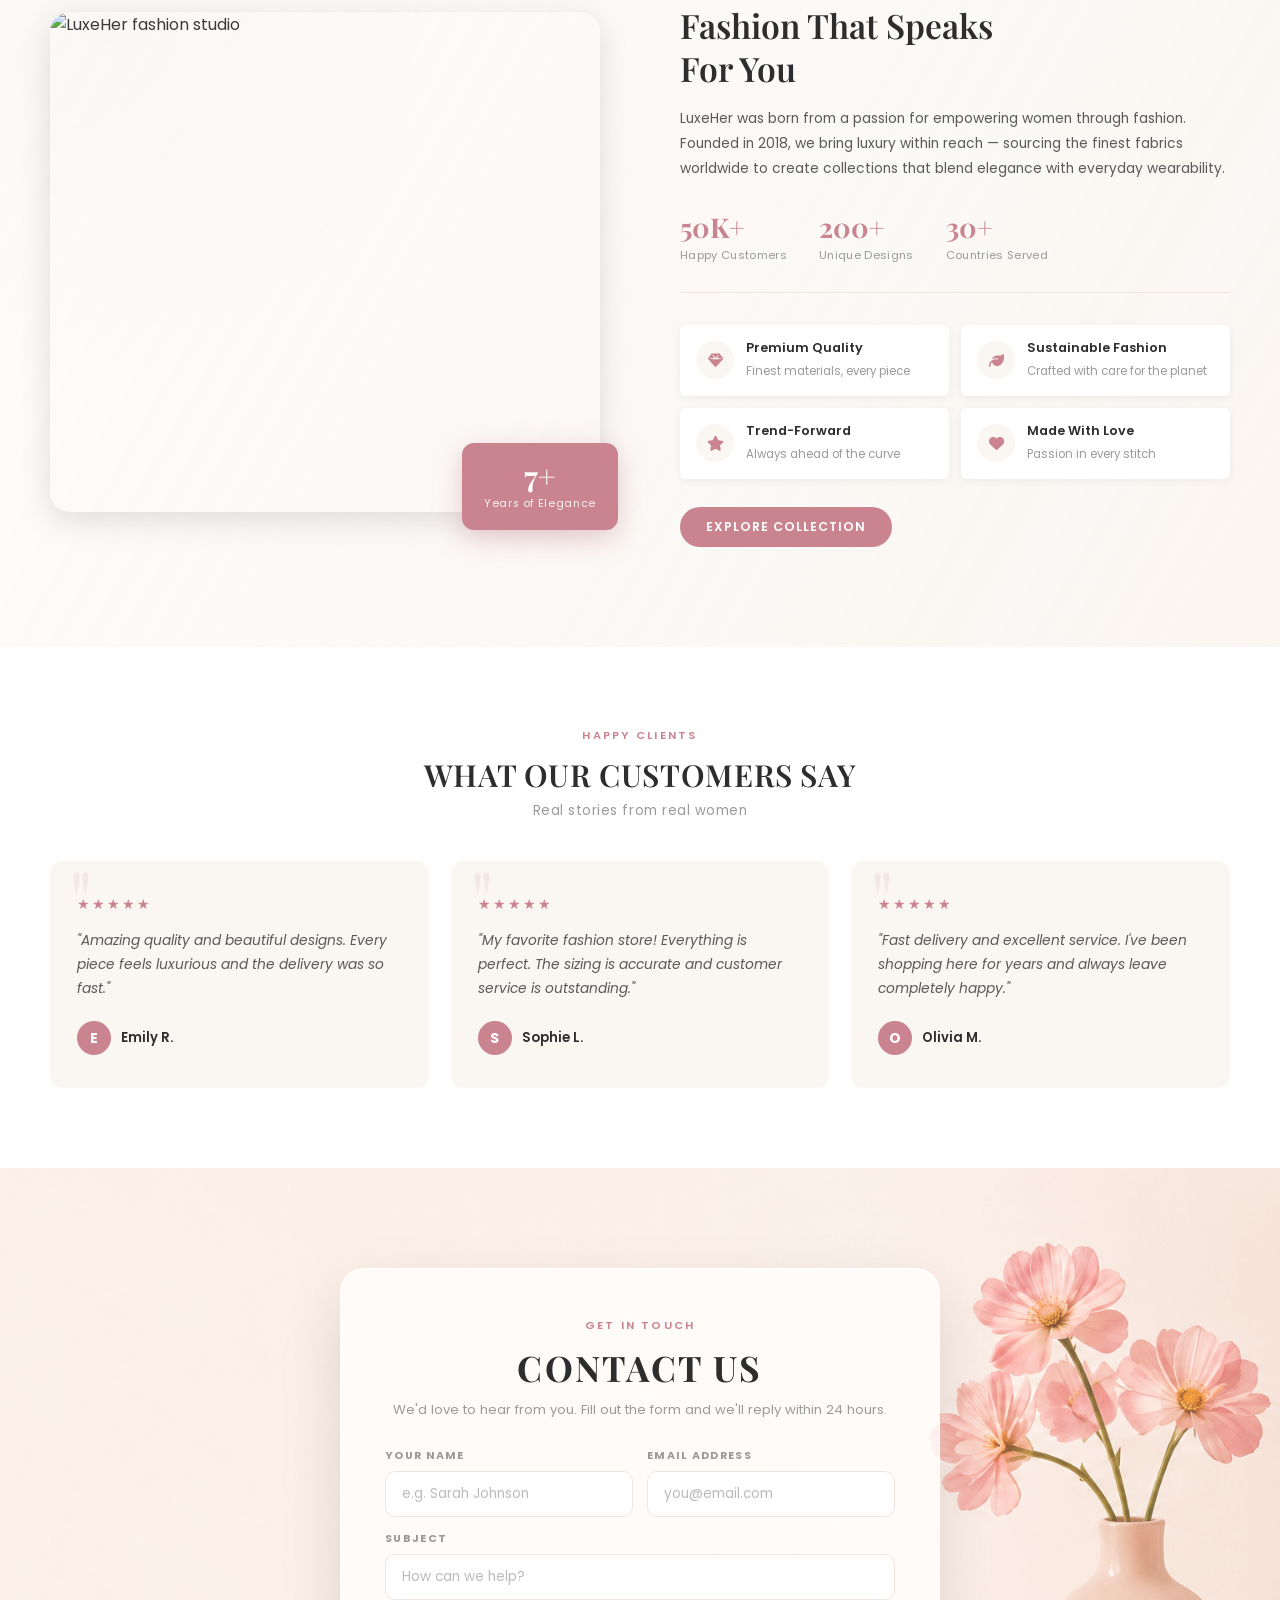
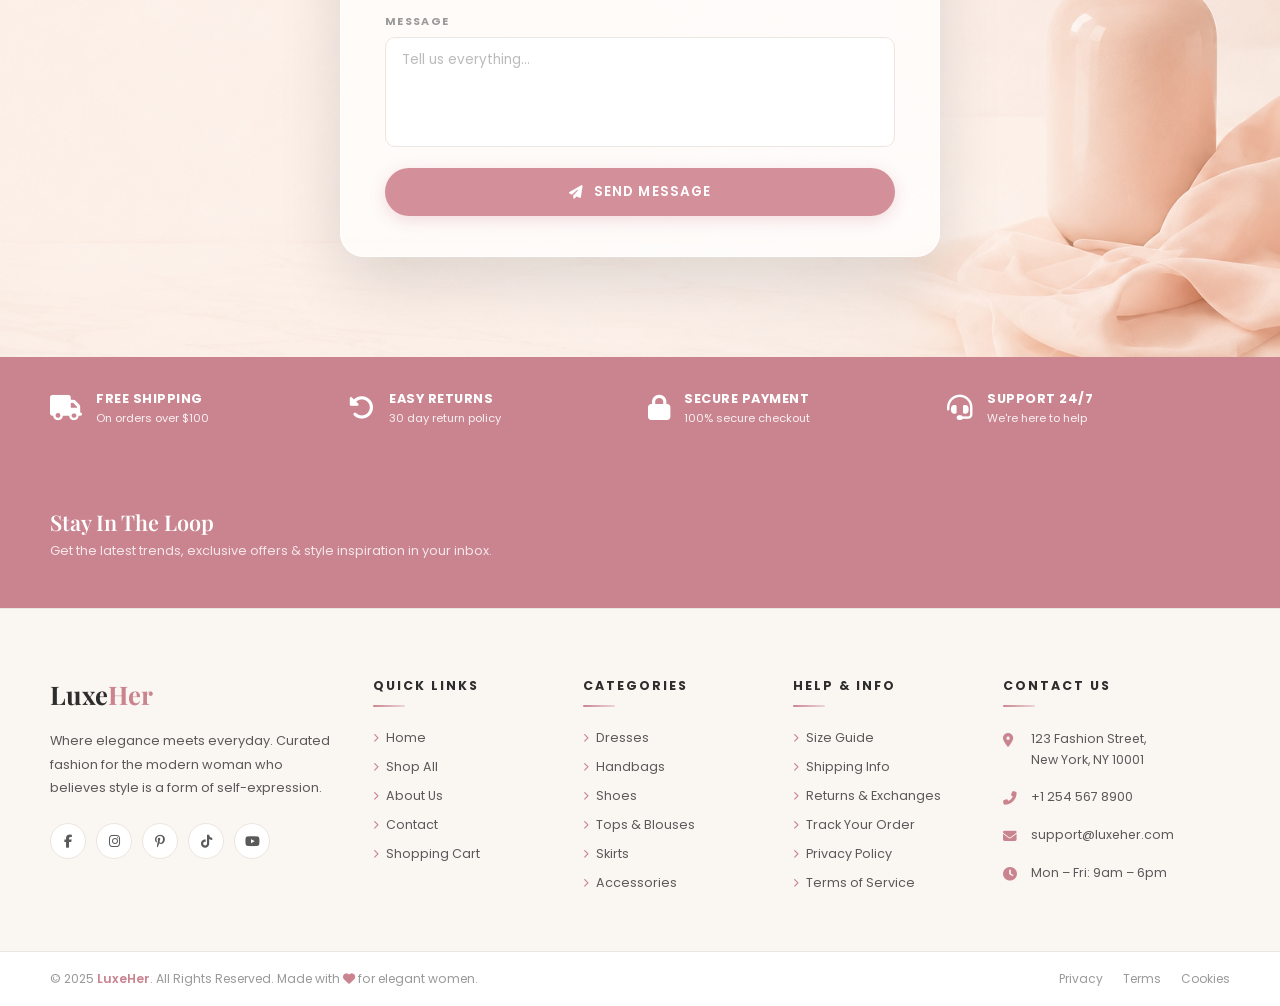
==== commit a7f47123: "s" ====
--- a/index.html
+++ b/index.html
@@ -180,7 +180,7 @@
   <img src="Assets/Summer sale.png" alt="Summer Collection" />
   <div class="summer-overlay">
     <p class="summer-tag">Limited Time Offer</p>
-    <h2 class="summer-title">SUMMER COLLECTION 2025</h2>
+    <h2 class="summer-title">SUMMER COLLECTION 2026</h2>
     <p class="summer-sub">UP TO 50% OFF</p>
     <a href="shop.html" class="summer-btn">SHOP NOW</a>
   </div>
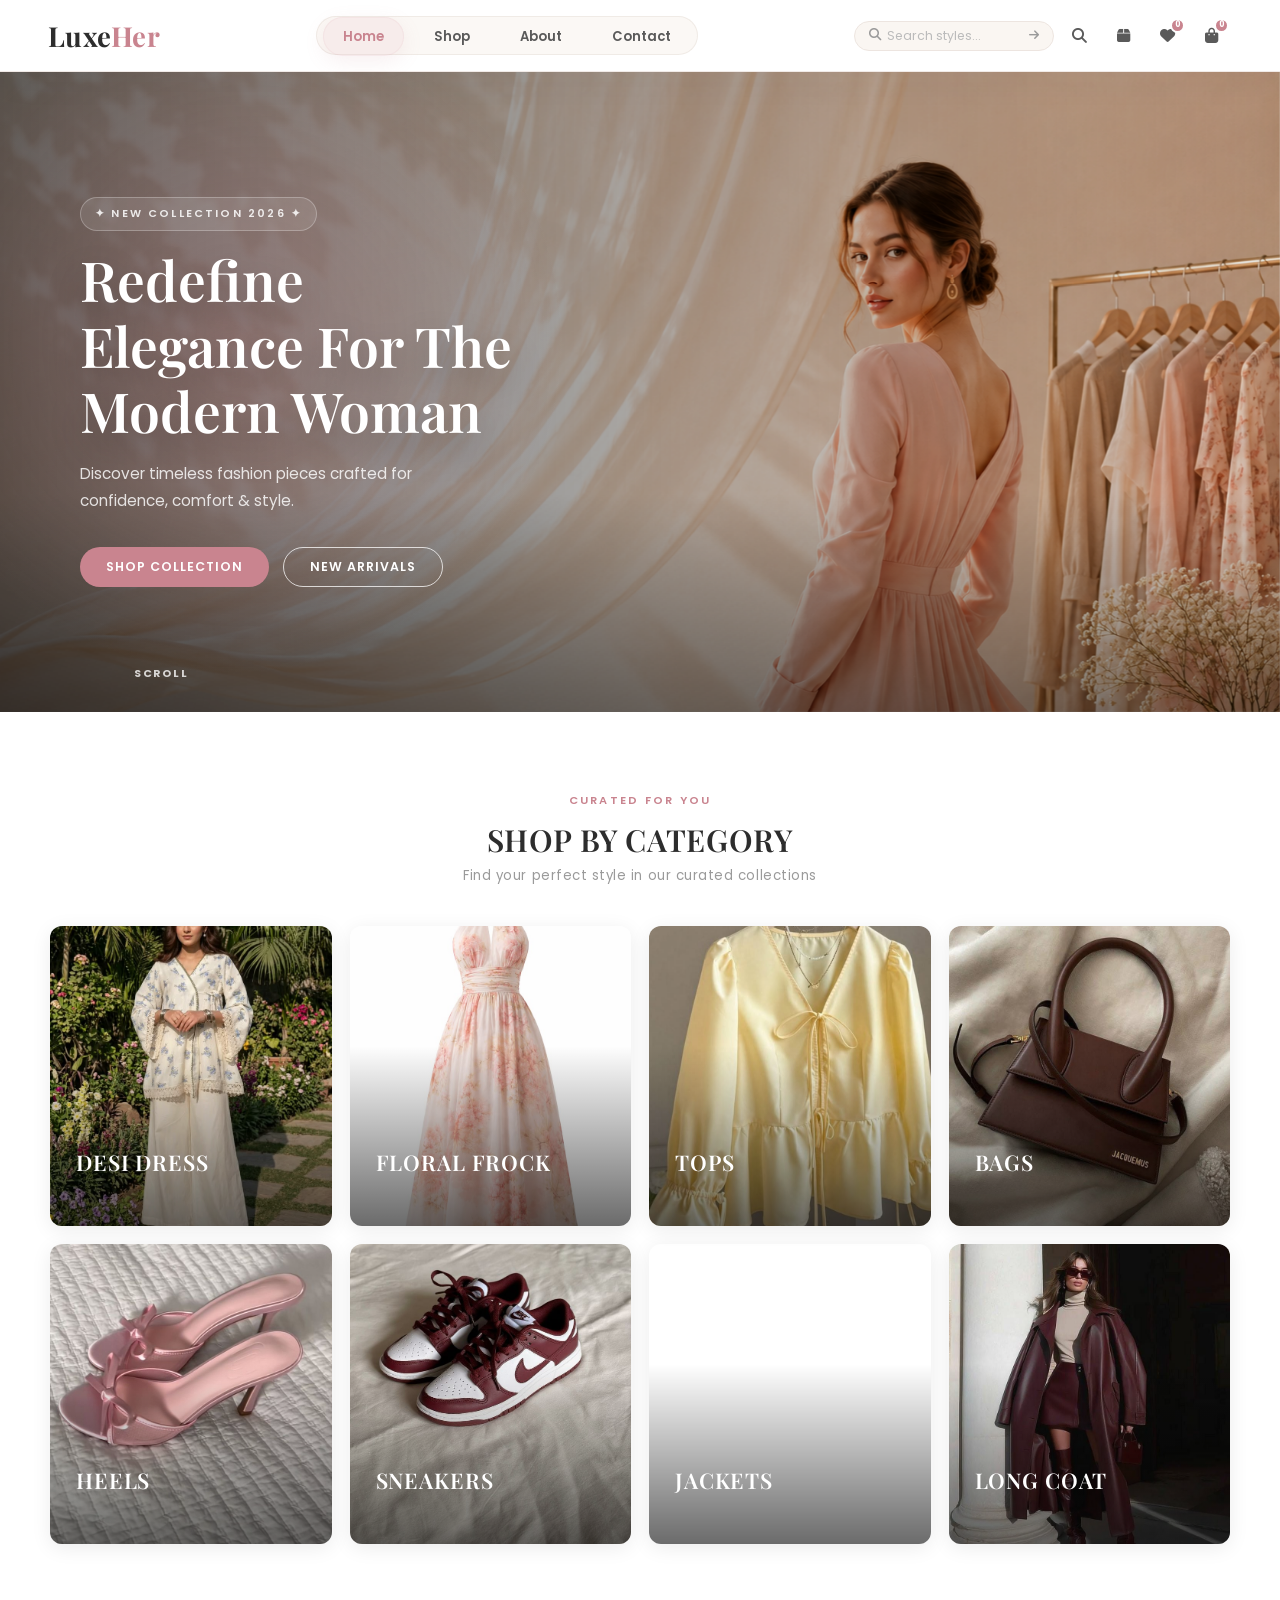
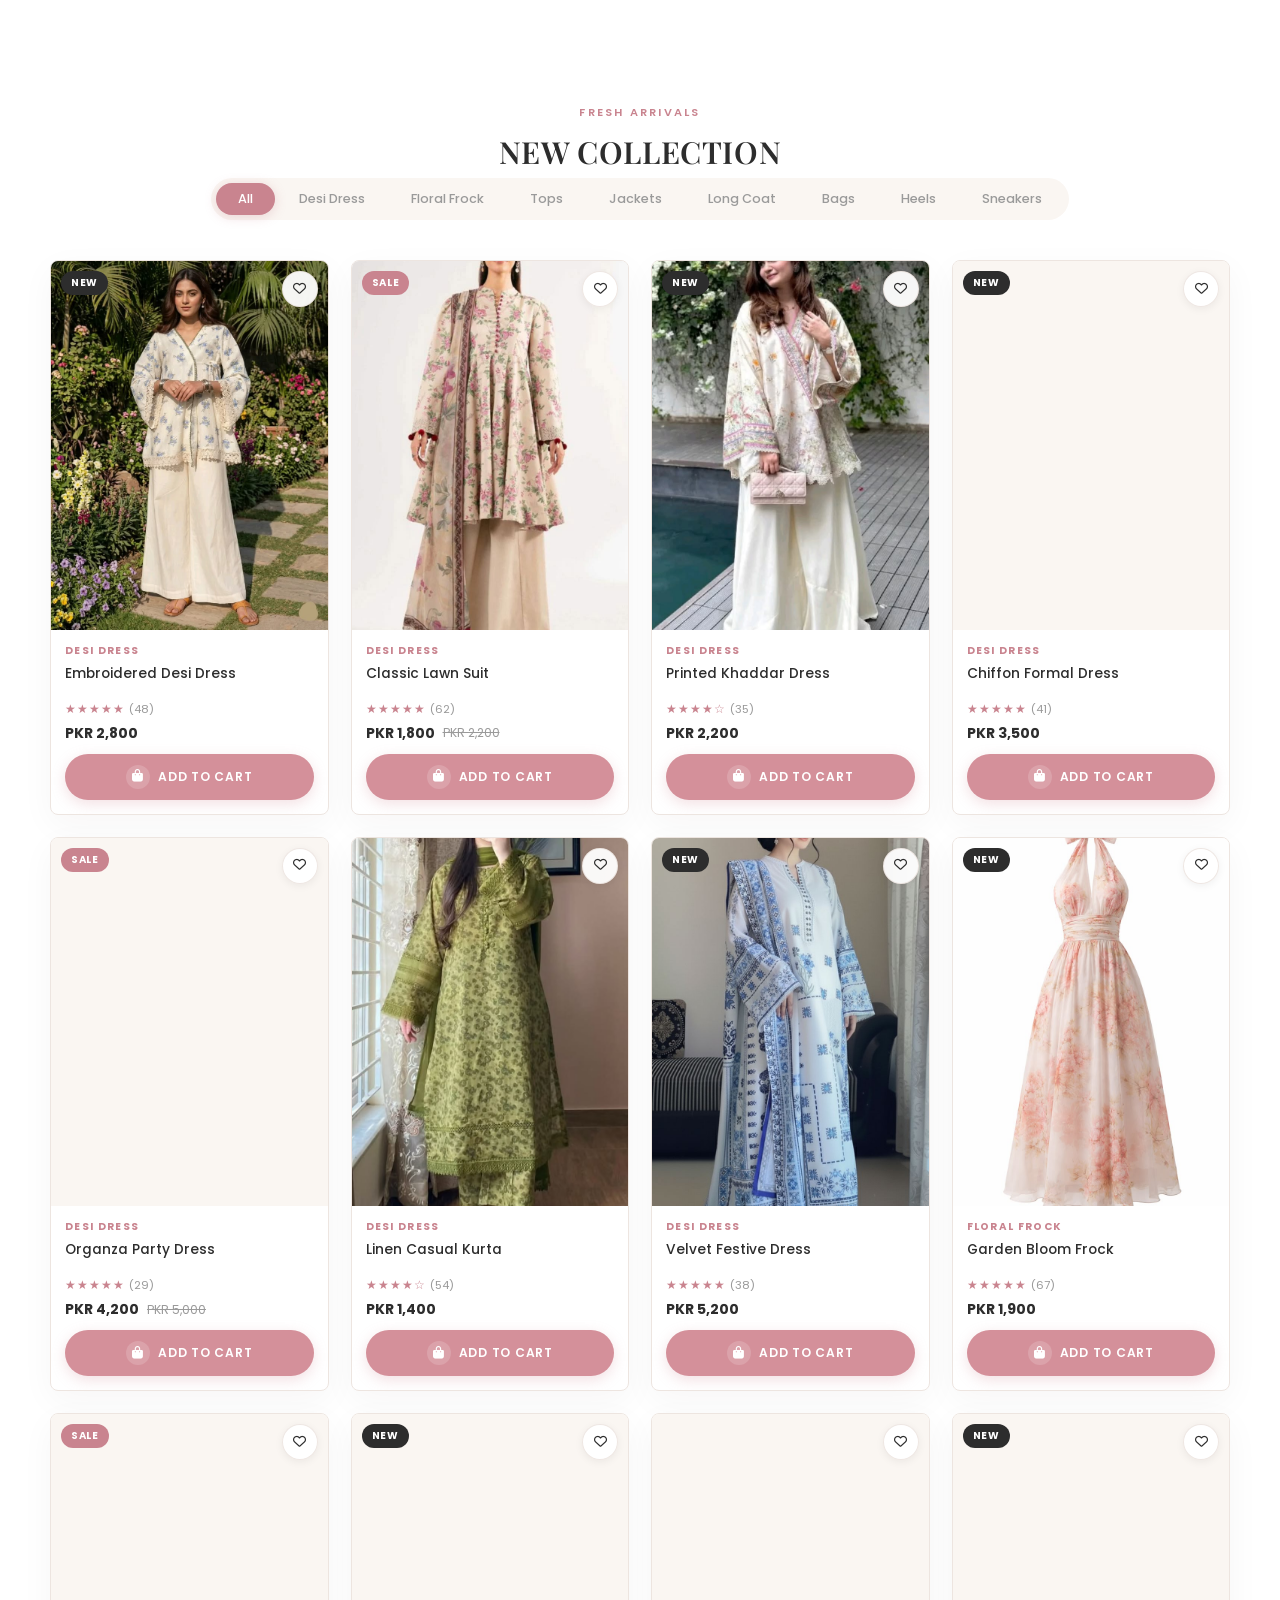
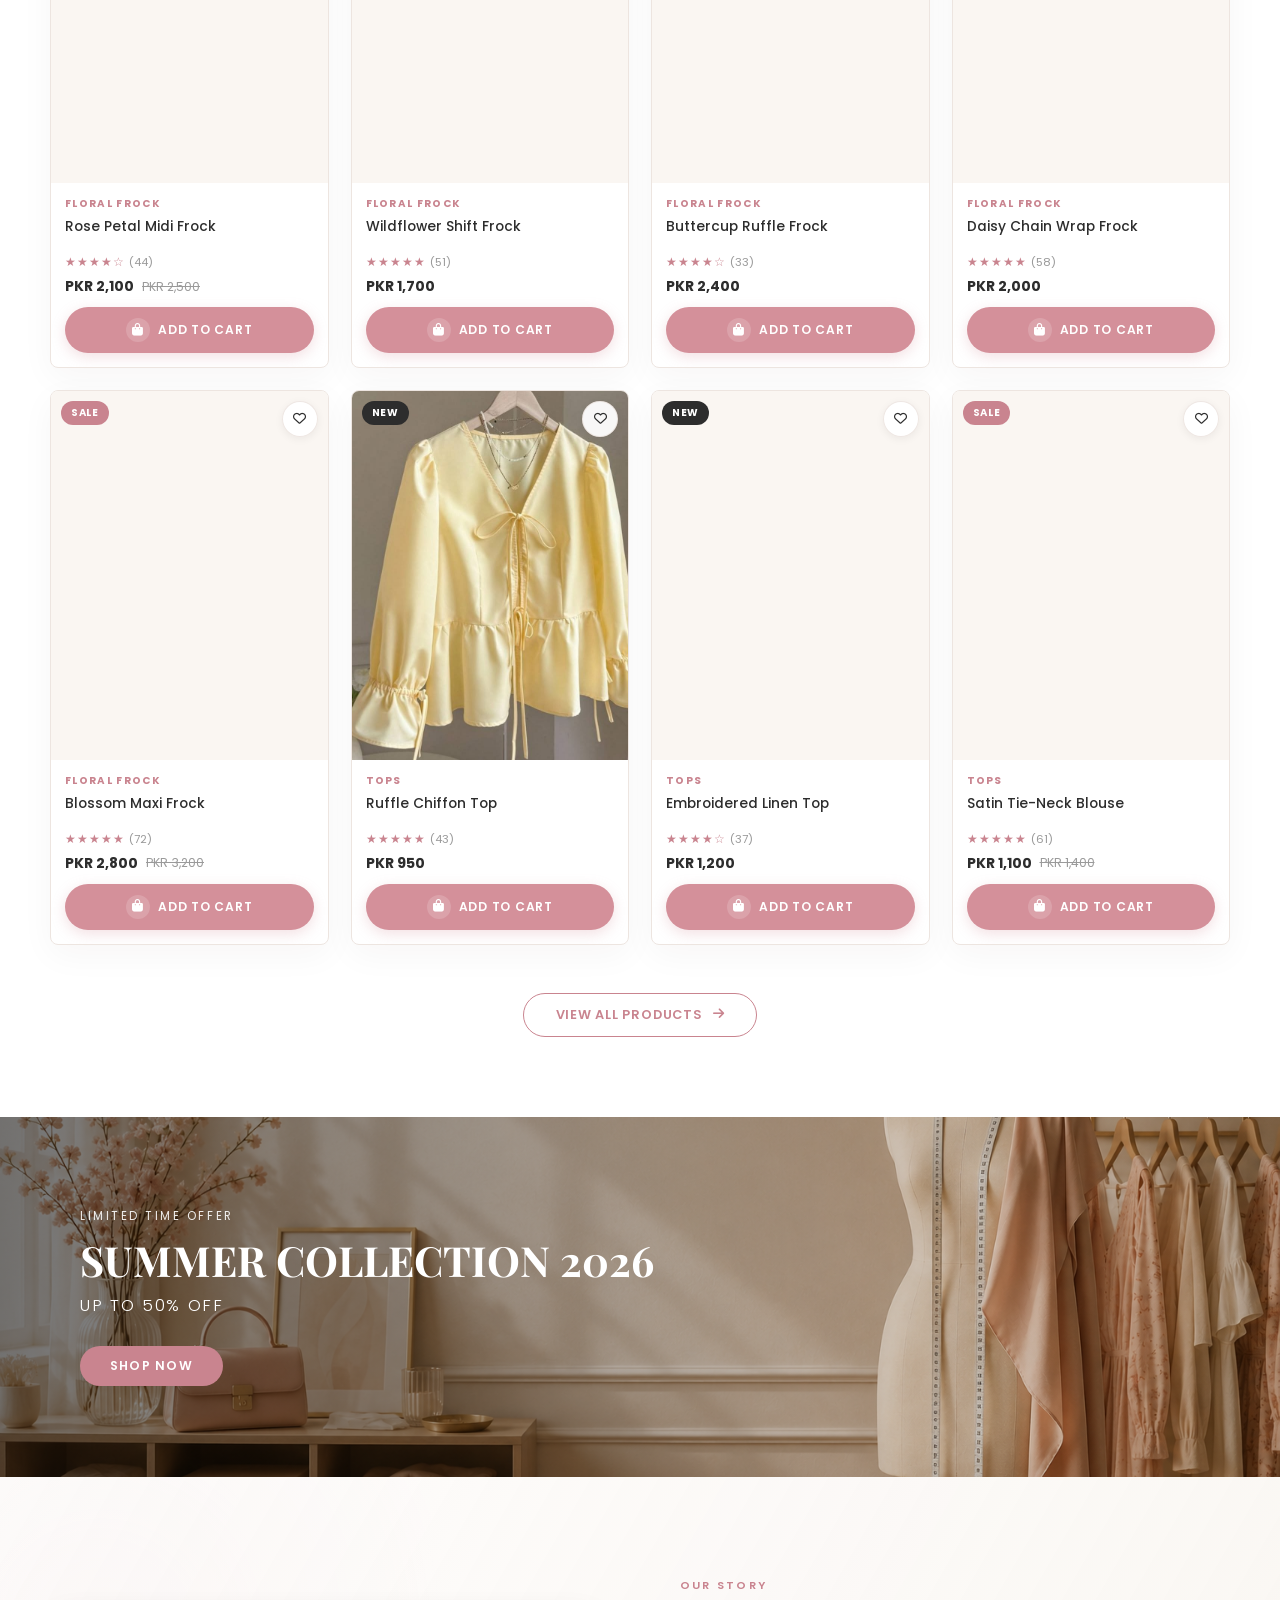
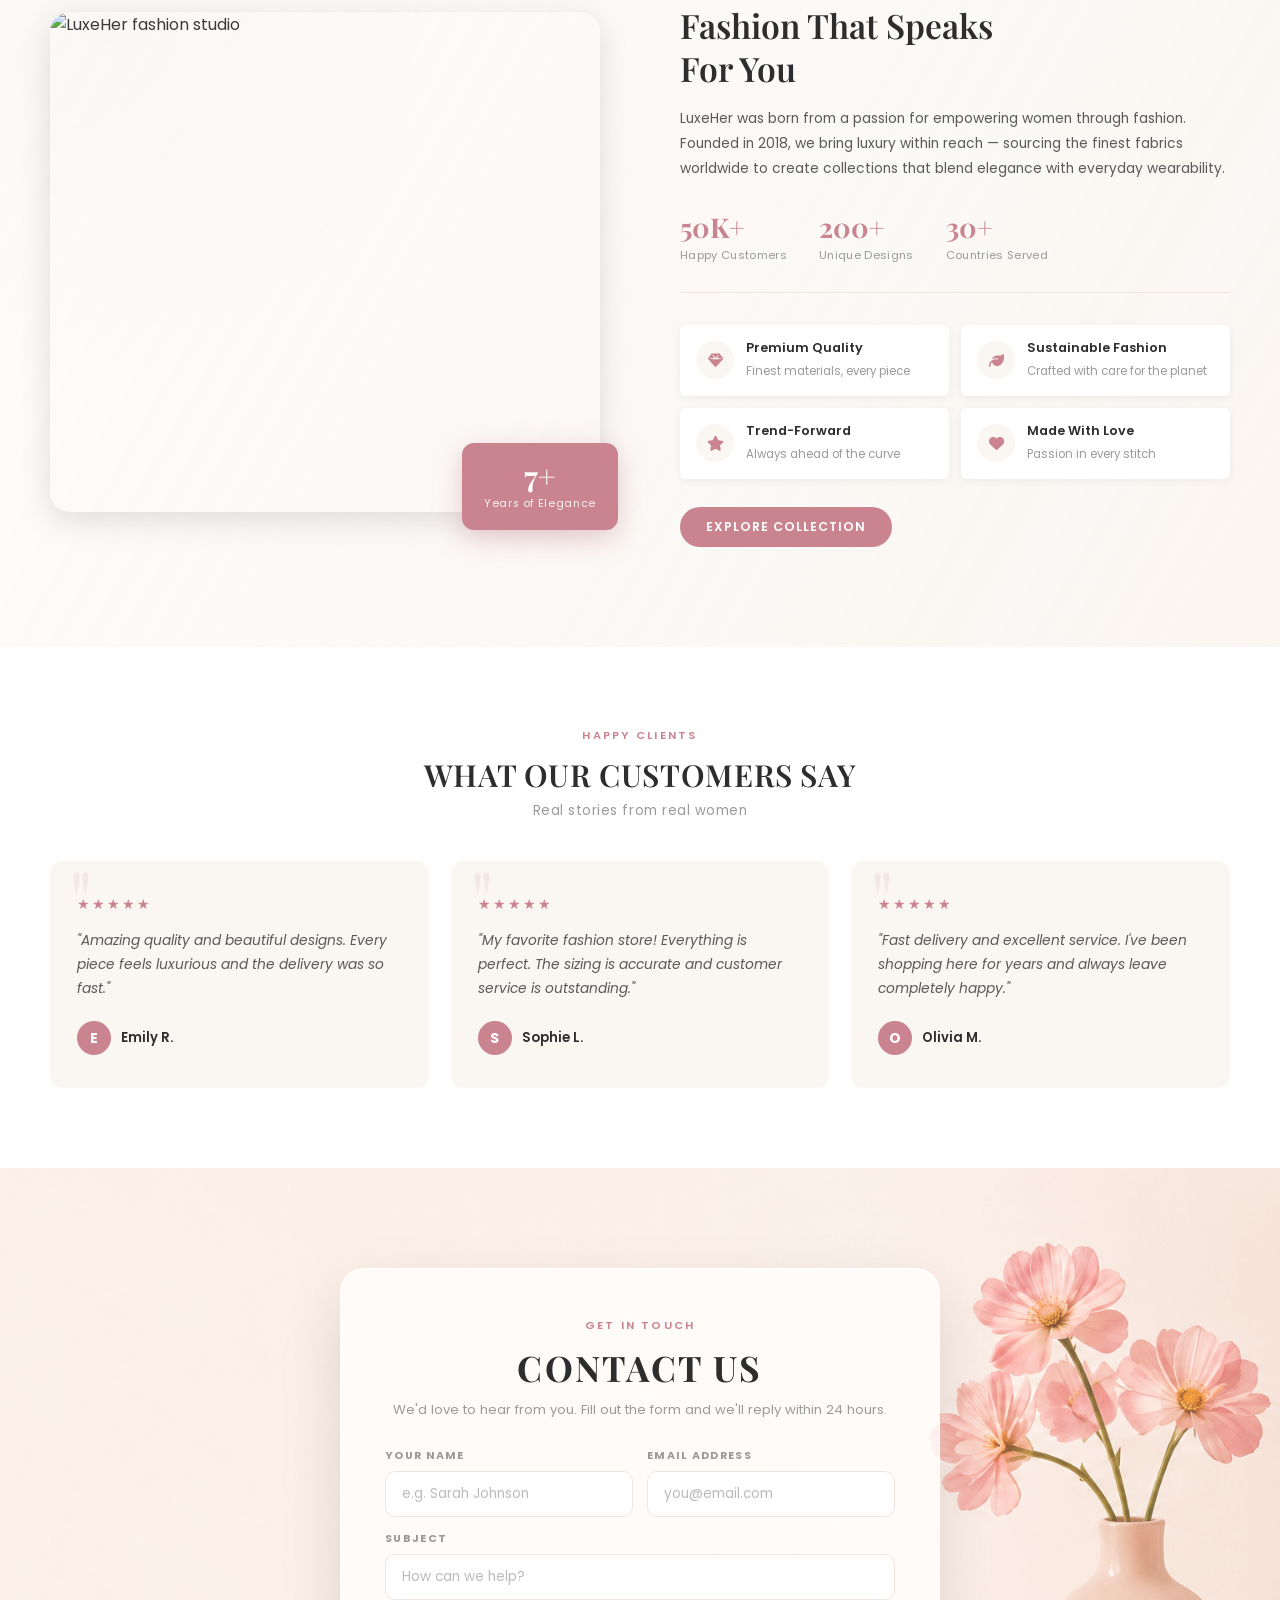
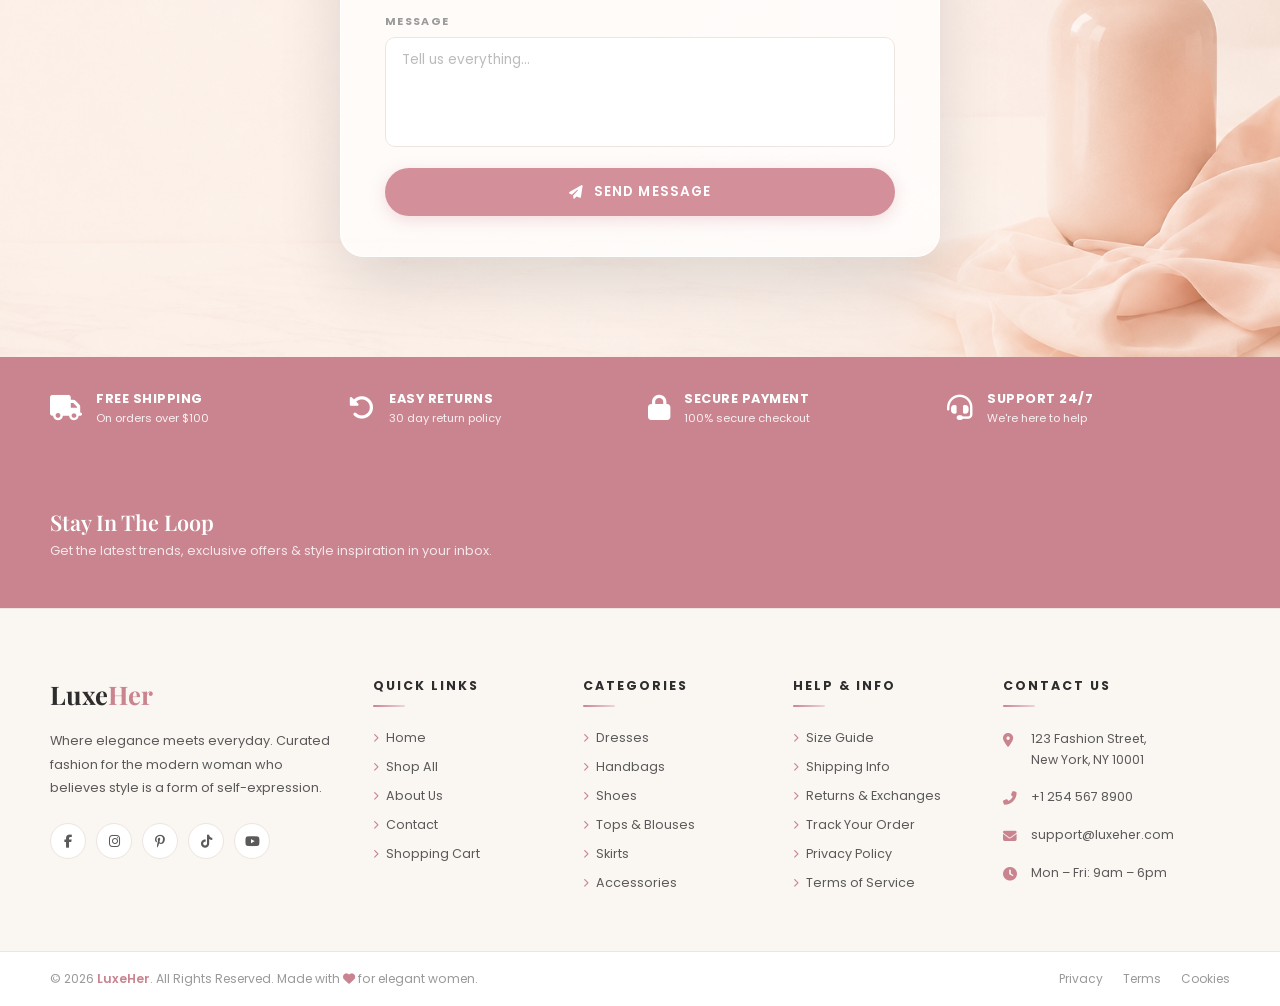
==== commit 2cdbc0a6: "S" ====
--- a/index.html
+++ b/index.html
@@ -69,7 +69,7 @@
   <img src="Assets/hero background.png" class="hero-bg-img" alt="LuxeHer Hero" />
   <div class="hero-overlay"></div>
   <div class="hero-content-wrap">
-    <p class="hero-tag">✦ New Collection 2025 ✦</p>
+    <p class="hero-tag">✦ New Collection 2026 ✦</p>
     <h1 class="hero-title">Redefine<br>Elegance For The<br>Modern Woman</h1>
     <p class="hero-desc">Discover timeless fashion pieces crafted for confidence, comfort &amp; style.</p>
     <div class="hero-btns">
@@ -391,7 +391,7 @@
   <div class="footer-bottom">
     <div class="container">
       <div class="footer-bottom-inner">
-        <p class="footer-copy">© 2025 <strong>LuxeHer</strong>. All Rights Reserved. Made with <i class="fas fa-heart" style="color:var(--rose);"></i> for elegant women.</p>
+        <p class="footer-copy">© 2026 <strong>LuxeHer</strong>. All Rights Reserved. Made with <i class="fas fa-heart" style="color:var(--rose);"></i> for elegant women.</p>
         <div class="footer-bottom-links">
           <a href="#">Privacy</a>
           <a href="#">Terms</a>
